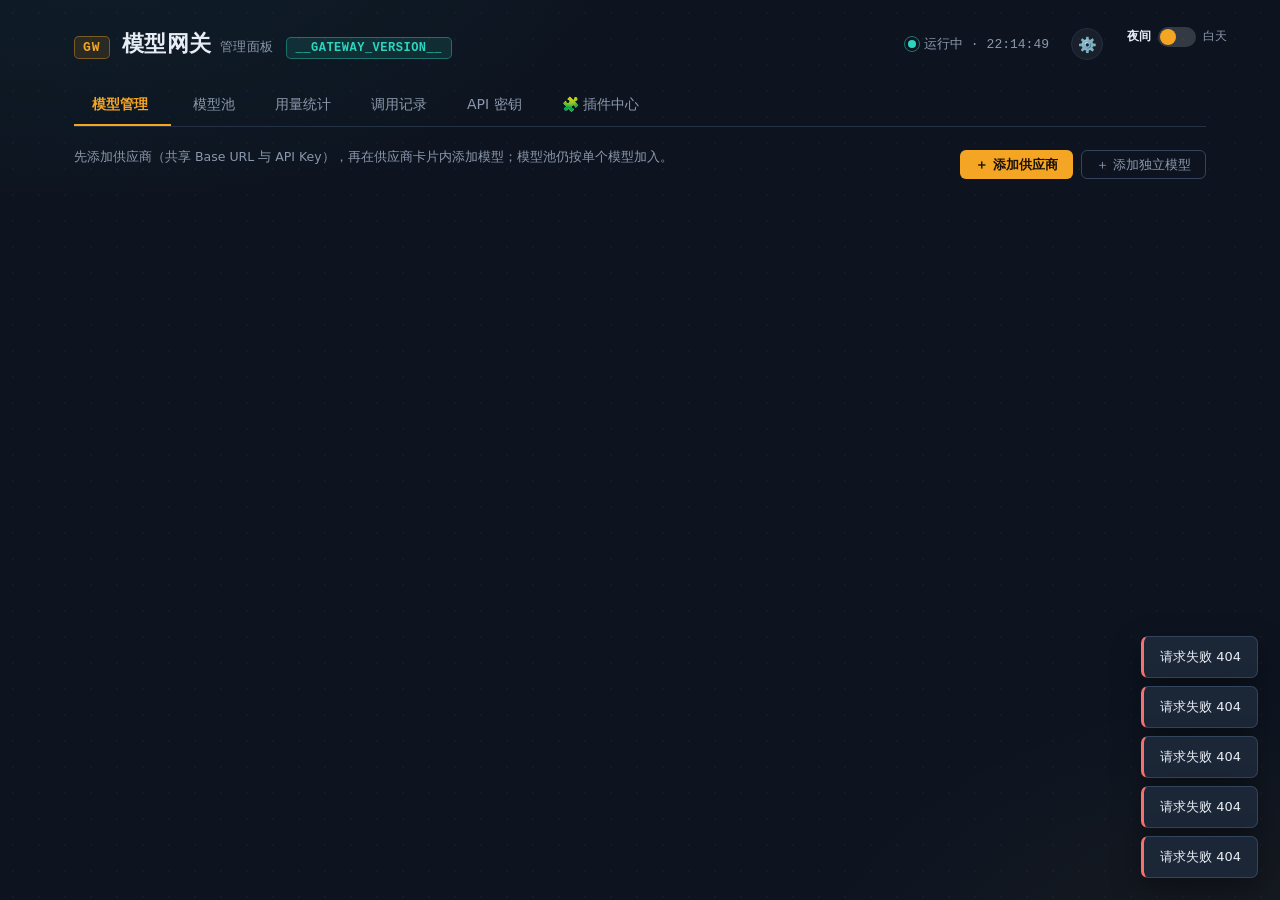
==== static/index.html @ d2c506cb "v2.16.6: 用量统计四视图重构 + 四项体验修正（自 hellonew v2.22.0/v2.22.1 回移，补丁级移植——后端与 v2.22.0 面板补丁原样贴上，v2.22.1 七处中六处贴" ====
<!DOCTYPE html>
<html lang="zh-CN">
<head>
<meta charset="UTF-8">
<meta name="viewport" content="width=device-width, initial-scale=1.0">
<title>模型网关 · 管理面板</title>
<style>
:root {
  --bg: #0d1420;
  --panel: #161f2e;
  --panel-2: #1b2637;
  --line: #243044;
  --line-hi: #33445e;
  --text: #e8edf5;
  --muted: #8b98ac;
  --amber: #f5a524;
  --amber-dim: rgba(245,165,36,.12);
  --teal: #2dd4bf;
  --teal-dim: rgba(45,212,191,.12);
  --red: #f87171;
  --red-dim: rgba(248,113,113,.12);
  --violet: #a78bfa;
  --violet-dim: rgba(167,139,250,.12);
  --mono: "JetBrains Mono", ui-monospace, "SF Mono", Consolas, "Courier New", monospace;
  --sans: "PingFang SC", "Microsoft YaHei", "Noto Sans SC", system-ui, sans-serif;
}
* { margin: 0; padding: 0; box-sizing: border-box; }
html, body { height: 100%; }
body {
  font-family: var(--sans);
  background: var(--bg);
  color: var(--text);
  background-image:
    radial-gradient(900px 500px at 8% -10%, rgba(45,212,191,.06), transparent 60%),
    radial-gradient(800px 500px at 100% 110%, rgba(245,165,36,.05), transparent 60%),
    radial-gradient(rgba(255,255,255,.028) 1px, transparent 1px);
  background-size: auto, auto, 26px 26px;
  background-attachment: fixed;
}
.wrap { max-width: 1180px; margin: 0 auto; padding: 28px 24px 60px; }

/* ── 顶栏 ── */
.top { display: flex; align-items: center; justify-content: space-between; margin-bottom: 26px; }
.brand { display: flex; align-items: baseline; gap: 12px; }
.brand .mark {
  font-family: var(--mono); font-weight: 700; font-size: 13px;
  color: var(--amber); border: 1px solid rgba(245,165,36,.4);
  padding: 3px 8px; border-radius: 5px; background: var(--amber-dim);
  letter-spacing: 1px;
}
.brand h1 { font-size: 22px; font-weight: 700; letter-spacing: .5px; }
.brand h1 small { font-size: 13px; color: var(--muted); font-weight: 400; margin-left: 8px; }
.brand .gw-version {
  font-family: var(--mono); font-weight: 600; font-size: 12px;
  color: var(--teal); border: 1px solid rgba(45,212,191,.4);
  padding: 3px 9px; border-radius: 5px; background: var(--teal-dim);
  letter-spacing: .5px; user-select: all;
}
.status { display: flex; align-items: center; gap: 8px; font-size: 13px; color: var(--muted); font-family: var(--mono); }
.dot { width: 8px; height: 8px; border-radius: 50%; background: var(--teal); position: relative; }
.dot::after { content:''; position:absolute; inset:-4px; border-radius:50%; border:1px solid var(--teal); opacity:.5; animation: ping 1.8s ease-out infinite; }
@keyframes ping { 0%{transform:scale(.5);opacity:.7} 80%,100%{transform:scale(1.5);opacity:0} }

/* ── 标签页 ── */
.tabs { display: flex; gap: 4px; border-bottom: 1px solid var(--line); margin-bottom: 22px; }
.tab {
  padding: 10px 18px; font-size: 14px; color: var(--muted); cursor: pointer;
  border-bottom: 2px solid transparent; transition: color .18s, border-color .18s;
  user-select: none;
}
.tab:hover { color: var(--text); }
.tab.active { color: var(--amber); border-bottom-color: var(--amber); font-weight: 600; }
.tab .count { font-family: var(--mono); font-size: 11px; color: var(--muted); margin-left: 5px; }

/* ── 卡片 ── */
.card {
  background: var(--panel); border: 1px solid var(--line); border-left: 3px solid var(--line-hi);
  border-radius: 8px; padding: 16px 18px; margin-bottom: 12px;
  transition: transform .16s ease, border-color .16s ease, box-shadow .16s ease;
  animation: rise .3s ease both;
}
@keyframes rise { from { opacity: 0; transform: translateY(8px); } to { opacity: 1; transform: none; } }
.card:hover { transform: translateY(-2px); border-left-color: var(--amber); box-shadow: 0 8px 24px rgba(0,0,0,.35); }

/* ═══════════ 分组收纳（#38）+ 用量分组查看（#39） ═══════════ */
.grp-fab { width:32px; height:32px; border-radius:50%; border:1px solid var(--line); background:rgba(255,255,255,.05); color:var(--text); cursor:pointer; font-size:15px; line-height:1; display:inline-flex; align-items:center; justify-content:center; transition:transform .18s ease, border-color .18s; }
.grp-fab:hover { transform:rotate(45deg); border-color:var(--teal); }
.grp-section { border:1px solid var(--line); border-radius:10px; margin-bottom:12px; background:rgba(255,255,255,.02); }
.grp-head { display:flex; align-items:center; gap:8px; padding:9px 14px; cursor:pointer; user-select:none; border-radius:10px; }
.grp-head:hover { background:rgba(255,255,255,.05); }
.grp-caret { font-size:10px; color:var(--muted); transition:transform .18s ease; width:12px; flex:none; }
.grp-section.collapsed .grp-caret { transform:rotate(-90deg); }
.grp-section.collapsed .grp-body { display:none; }
.grp-name { font-size:13.5px; font-weight:600; }
.grp-count { font-size:11.5px; font-family:var(--mono); color:var(--teal); background:var(--teal-dim); padding:1px 8px; border-radius:999px; flex:none; }
.grp-x { margin-left:auto; border:none; background:none; color:var(--muted); cursor:pointer; font-size:12px; padding:2px 7px; border-radius:6px; flex:none; }
.grp-x:hover { color:var(--red); background:var(--red-dim); }
.grp-body { padding:2px 12px 12px; }
.grp-body .card { margin-bottom:10px; }
.grp-empty { font-size:12.5px; color:var(--muted); padding:8px 4px; }
.grp-pop { position:fixed; z-index:1000; display:none; min-width:216px; max-width:280px; padding:10px 12px; border-radius:10px; background:var(--panel); border:1px solid var(--line); box-shadow:0 12px 32px rgba(0,0,0,.5); font-size:12.5px; }
.grp-pop-title { font-size:11px; color:var(--muted); margin-bottom:4px; font-weight:600; }
.grp-pop-item { display:flex; align-items:center; gap:8px; padding:5px 2px; cursor:pointer; }
.grp-pop-new { display:flex; gap:6px; margin-top:8px; padding-top:8px; border-top:1px solid var(--line); }
.grp-pop-new input { flex:1; min-width:0; }
.grp-modal-mask { position:fixed; inset:0; z-index:1001; background:rgba(0,0,0,.55); display:flex; align-items:center; justify-content:center; }
.grp-modal { width:min(560px, 92vw); max-height:82vh; overflow:auto; background:var(--panel); border:1px solid var(--line); border-radius:12px; padding:20px 22px; box-shadow:0 24px 60px rgba(0,0,0,.6); }
.grp-modal-title { font-size:16px; font-weight:700; margin-bottom:12px; }
.grp-set-row { display:flex; align-items:flex-start; gap:10px; padding:10px 12px; border:1px solid var(--line); border-radius:8px; margin-bottom:8px; cursor:pointer; }
.grp-set-row input { margin-top:3px; }
.grp-set-hint { display:block; font-size:12px; color:var(--muted); margin-top:2px; }
.grp-note { font-size:12px; color:var(--muted); margin:10px 0 14px; line-height:1.7; }
.gs-seg-row { display:flex; align-items:center; gap:8px; flex-wrap:wrap; margin-bottom:10px; font-size:12.5px; }
.gs-seg-label { color:var(--muted); font-size:12px; min-width:40px; flex:none; }
.gs-seg { display:inline-flex; gap:4px; flex-wrap:wrap; }
.gs-seg button { padding:5px 12px; font-size:12px; border-radius:8px; border:1px solid var(--line); background:transparent; color:var(--muted); cursor:pointer; }
.gs-seg button.active { background:var(--teal); border-color:var(--teal); color:var(--bg); font-weight:600; }
.gs-row { display:flex; align-items:center; gap:10px; padding:7px 4px; border-bottom:1px solid var(--line); font-size:13px; }
.gs-rank { width:26px; color:var(--muted); font-family:var(--mono); text-align:right; flex:none; }
.gs-name { flex:1; min-width:0; overflow:hidden; text-overflow:ellipsis; white-space:nowrap; font-family:var(--mono); }
.gs-val { font-family:var(--mono); font-variant-numeric:tabular-nums; flex:none; }
.gs-bar-wrap { flex:none; width:120px; height:6px; border-radius:3px; background:rgba(255,255,255,.12); overflow:hidden; }
.gs-bar { height:100%; background:var(--teal); border-radius:3px; }
.card-head { display: flex; justify-content: space-between; align-items: center; margin-bottom: 10px; gap: 10px; flex-wrap: wrap; }
.card-title { font-family: var(--mono); font-weight: 600; font-size: 15px; color: var(--text); }
.card-sub { font-size: 12px; color: var(--muted); margin-top: 2px; }

.badge { padding: 2px 9px; border-radius: 4px; font-size: 11px; font-family: var(--mono); letter-spacing: .3px; }
.b-openai { background: var(--teal-dim); color: var(--teal); border: 1px solid rgba(45,212,191,.3); }
.b-anthropic { background: var(--amber-dim); color: var(--amber); border: 1px solid rgba(245,165,36,.3); }
.b-responses { background: rgba(45,212,191,.12); color: #2dd4bf; border: 1px solid rgba(45,212,191,.3); }
.b-once { background: var(--violet-dim); color: var(--violet); border: 1px solid rgba(167,139,250,.3); }
.b-5h { background: rgba(56,189,248,.12); color: #38bdf8; border: 1px solid rgba(56,189,248,.3); }
.b-local { background: rgba(52,211,153,.12); color: #34d399; border: 1px solid rgba(52,211,153,.3); }
.theme-switch { display:inline-flex; align-items:center; gap:7px; margin-left:16px; cursor:pointer; user-select:none; }
@media (min-width:768px) { .theme-switch { margin: -15px -21px 0 16px; } }  /* 桌面端对齐 hfadmin 滑块的精确位置（顶栏右缘同一坐标），移动端布局不受影响 */
.theme-switch .ts-opt { font-size:12px; color:var(--muted); }
.theme-switch .ts-opt.ts-on { color:var(--text); font-weight:600; }
.theme-switch .ts-track { width:38px; height:20px; border-radius:10px; background:rgba(255,255,255,.16); position:relative; display:inline-block; }
.theme-switch .ts-thumb { position:absolute; left:2px; top:2px; width:16px; height:16px; border-radius:50%; background:var(--amber); transition:left .2s; }
.b-free { background: var(--teal-dim); color: var(--teal); border: 1px solid rgba(45,212,191,.3); }
.b-paid { background: var(--red-dim); color: var(--red); border: 1px solid rgba(248,113,113,.3); }
.b-vision { background: rgba(56,189,248,.12); color: #38bdf8; border: 1px solid rgba(56,189,248,.3); }
.b-text { background: rgba(255,255,255,.05); color: var(--muted); border: 1px solid var(--line-hi); }
.b-embedding { background: rgba(167,139,250,.12); color: #a78bfa; border: 1px solid rgba(167,139,250,.35); }
.b-rerank { background: rgba(244,114,182,.12); color: #f472b6; border: 1px solid rgba(244,114,182,.35); }
.b-json { background: rgba(96,165,250,.12); color: #7cc0ff; border: 1px solid rgba(96,165,250,.35); }

.grid { display: grid; grid-template-columns: repeat(auto-fill, minmax(190px, 1fr)); gap: 6px 18px; font-size: 12.5px; color: var(--muted); }
.grid b { color: var(--text); font-weight: 500; font-family: var(--mono); }

/* ── 供应商卡片 / 模型行 ── */
.provider-card { border-left-color: var(--teal); }
.provider-id-tag { font-family: var(--mono); font-size: 11px; color: var(--muted); font-weight: 400; margin-left: 6px; }
.provider-models { display: flex; flex-direction: column; gap: 8px; margin: 10px 0 4px; }
.model-row { background: var(--panel-2); border: 1px solid var(--line); border-radius: 6px; padding: 12px 14px; }
.model-row:hover { border-color: var(--line-hi); }
.model-row .card-title { font-size: 14px; }
.section-title { font-family: var(--mono); font-size: 13px; color: var(--muted); margin: 18px 0 8px; letter-spacing: .5px; }

/* ── 按钮 ── */
.btn {
  padding: 7px 14px; border-radius: 6px; border: 1px solid transparent; cursor: pointer;
  font-size: 13px; font-family: var(--sans); transition: all .16s ease; line-height: 1;
}
.btn:active { transform: scale(.96); }
.btn-amber { background: var(--amber); color: #1a1206; font-weight: 600; }
.btn-amber:hover { background: #ffb63d; box-shadow: 0 0 0 3px var(--amber-dim); }
.btn-ghost { background: transparent; color: var(--muted); border-color: var(--line-hi); }
.btn-ghost:hover { color: var(--text); border-color: var(--muted); }
.btn-red { background: transparent; color: var(--red); border-color: rgba(248,113,113,.35); }
.btn-red:hover { background: var(--red-dim); }
.btn-sm { padding: 4px 10px; font-size: 12px; }
.btn-row { display: flex; gap: 8px; align-items: center; }

/* ── 池 ── */
.pool-item {
  display: flex; align-items: center; justify-content: space-between;
  padding: 10px 14px; background: var(--panel-2); border: 1px solid var(--line);
  border-radius: 6px; margin-bottom: 7px; transition: border-color .15s, background .15s;
}
.pool-item:hover { border-color: var(--line-hi); background: #202d42; }
.pool-item .rank { font-family: var(--mono); color: var(--amber); font-weight: 700; width: 26px; font-size: 13px; }
.pool-item .mid { font-family: var(--mono); font-size: 13.5px; flex: 1; }
.arrows { display: flex; gap: 5px; }
.arrows button {
  width: 26px; height: 26px; border-radius: 5px; border: 1px solid var(--line-hi);
  background: var(--panel); color: var(--muted); cursor: pointer; font-size: 13px;
  transition: all .14s;
}
.arrows button:hover { color: var(--amber); border-color: var(--amber); background: var(--amber-dim); }

/* ── 拖拽 ── */
.pool-item.dragging { opacity: .35; border-style: dashed; }
.pool-item.drag-over { border-color: var(--amber); box-shadow: 0 -2px 0 var(--amber); }
.drag-handle { cursor: grab; color: var(--muted); font-size: 15px; margin-right: 4px; user-select: none; letter-spacing: -1px; }
.drag-handle:active { cursor: grabbing; }

/* ── ⓘ 悬浮信息 ── */
.info-wrap { position: relative; display: inline-flex; }
.info-dot {
  width: 18px; height: 18px; border-radius: 50%; border: 1px solid var(--line-hi);
  color: var(--muted); font-size: 11px; font-family: var(--mono); font-style: italic;
  display: inline-flex; align-items: center; justify-content: center; cursor: help;
  transition: all .15s;
}
.info-wrap:hover .info-dot { color: var(--amber); border-color: var(--amber); background: var(--amber-dim); }
.info-tip {
  position: absolute; left: 26px; top: 50%; transform: translateY(-50%) translateX(-6px);
  width: 250px; background: var(--panel-2); border: 1px solid var(--line-hi); border-radius: 8px;
  padding: 12px 14px; z-index: 50; opacity: 0; visibility: hidden; pointer-events: none;
  transition: opacity .18s ease, transform .18s ease; box-shadow: 0 12px 32px rgba(0,0,0,.5);
}
.info-wrap:hover .info-tip { opacity: 1; visibility: visible; transform: translateY(-50%) translateX(0); }
.info-tip .t-title { font-family: var(--mono); font-size: 12.5px; color: var(--amber); margin-bottom: 8px; word-break: break-all; }
.info-tip .t-row { display: flex; justify-content: space-between; font-size: 11.5px; color: var(--muted); padding: 2.5px 0; }
.info-tip .t-row b { color: var(--text); font-family: var(--mono); font-weight: 500; }

/* ── 测速标注 ── */
.lat-tag { font-family: var(--mono); font-size: 11px; padding: 2px 7px; border-radius: 4px; margin-left: 8px; }
.lat-fast { background: var(--teal-dim); color: var(--teal); }
.lat-mid { background: var(--amber-dim); color: var(--amber); }
.lat-slow { background: var(--red-dim); color: var(--red); }

.remove-x { background: none; border: none; color: var(--muted); cursor: pointer; font-size: 14px; padding: 2px 6px; border-radius: 4px; transition: all .14s; }
.remove-x:hover { color: var(--red); background: var(--red-dim); }
.add-model-row { display: flex; gap: 8px; margin-top: 10px; }
.add-model-row select { flex: 1; padding: 7px 10px; border-radius: 6px; border: 1px solid var(--line-hi); background: var(--bg); color: var(--text); font-size: 12.5px; font-family: var(--mono); }

/* ── 自动模式开关 ── */
.switch { position: relative; display: inline-flex; align-items: center; gap: 8px; cursor: pointer; user-select: none; }
.switch input { display: none; }
.switch .track { width: 38px; height: 20px; border-radius: 10px; background: var(--panel-2); border: 1px solid var(--line-hi); position: relative; transition: background .2s, border-color .2s; }
.switch .track::after { content: ''; position: absolute; top: 2px; left: 2px; width: 14px; height: 14px; border-radius: 50%; background: var(--muted); transition: transform .2s cubic-bezier(.22,1,.36,1), background .2s; }
.switch input:checked + .track { background: var(--teal-dim); border-color: var(--teal); }
.switch input:checked + .track::after { transform: translateX(18px); background: var(--teal); }
.switch .sw-label { font-size: 12px; color: var(--muted); }
.switch input:checked ~ .sw-label { color: var(--teal); }
.auto-note { font-size: 11px; color: var(--teal); background: var(--teal-dim); border: 1px solid rgba(45,212,191,.25); padding: 5px 10px; border-radius: 5px; margin-bottom: 10px; display: flex; align-items: center; gap: 6px; }
.lb-note { font-size: 11px; color: #38bdf8; background: rgba(56,189,248,.1); border: 1px solid rgba(56,189,248,.3); padding: 5px 10px; border-radius: 5px; margin-bottom: 10px; display: flex; align-items: center; gap: 6px; }
.switch.lb-switch input:checked + .track { background: rgba(56,189,248,.15); border-color: #38bdf8; }
.switch.lb-switch input:checked + .track::after { background: #38bdf8; }
.switch.lb-switch input:checked ~ .sw-label { color: #38bdf8; }
.single-overlay { background: rgba(245,158,11,.08); border: 1px solid rgba(245,158,11,.3); padding: 8px 12px; border-radius: 6px; margin-bottom: 8px; }
.single-ctrl { display: flex; align-items: center; gap: 8px; flex-wrap: wrap; }
.single-ctrl label { font-size: 12px; color: var(--amber); }
.single-ctrl select { flex: 1; min-width: 120px; }
.single-active { font-size: 12px; color: var(--amber); background: rgba(245,158,11,.12); border: 1px solid rgba(245,158,11,.3); padding: 6px 12px; border-radius: 6px; margin-bottom: 8px; display: flex; align-items: center; gap: 8px; }
.single-active strong { color: var(--text); }
.callable-tag { font-family: var(--mono); font-size: 10.5px; color: var(--muted); border: 1px dashed var(--line-hi); padding: 1px 7px; border-radius: 4px; margin-left: 8px; }

/* ── 调用记录 ── */
.log-card { background: var(--panel); border: 1px solid var(--line); border-radius: 8px; padding: 12px 16px; margin-bottom: 10px; animation: rise .25s ease both; }
/* 调用记录动态插入：增量到达的新记录下滑入场 + 高亮闪光（首次加载不闪） */
@keyframes logIn { from { opacity: 0; transform: translateY(-14px); } }
@keyframes logFlash { 0% { background: var(--teal-dim); border-color: var(--teal); } }
.log-head { display: flex; align-items: center; gap: 10px; flex-wrap: wrap; margin-bottom: 8px; }
.log-time { font-family: var(--mono); font-size: 12px; color: var(--muted); }
.log-pool { font-family: var(--mono); font-size: 12px; color: var(--amber); background: var(--amber-dim); padding: 1px 8px; border-radius: 4px; }
.log-selected { font-family: var(--mono); font-size: 12.5px; font-weight: 600; }
.log-selected.ok { color: var(--teal); }
.log-selected.fail { color: var(--red); }
.log-steps { display: flex; flex-direction: column; gap: 4px; }
.log-step { display: flex; align-items: center; gap: 8px; font-size: 12px; font-family: var(--mono); }
.log-step .s-model { color: var(--text); min-width: 200px; }
.log-step .s-arrow { color: var(--muted); }
.rsn { padding: 1px 8px; border-radius: 4px; font-size: 11px; }
.rsn-selected { background: var(--teal-dim); color: var(--teal); }
.rsn-skip { background: var(--red-dim); color: var(--red); }
.rsn-warn { background: var(--amber-dim); color: var(--amber); }
.rsn-neutral { background: rgba(255,255,255,.05); color: var(--muted); }

/* ── 统计 ── */
.stats-grid { display: grid; grid-template-columns: repeat(auto-fill, minmax(300px, 1fr)); gap: 14px; }
#tab-stats .btn-row .btn-sm { white-space: nowrap; }   /* 四视图按钮 5 字不换行 */
.stat-card {
  background: var(--panel); border: 1px solid var(--line); border-radius: 10px;
  padding: 18px 20px; position: relative; overflow: hidden;
  transition: transform .16s ease, border-color .16s ease, box-shadow .16s ease;
  animation: rise .3s ease both;
}
.stat-card::before { content: ''; position: absolute; left: 0; top: 0; bottom: 0; width: 3px; background: var(--teal); opacity: .8; }
.stat-card.warn::before { background: var(--amber); }
.stat-card.full::before { background: var(--red); }
.stat-card:hover { transform: translateY(-3px); border-color: var(--line-hi); box-shadow: 0 10px 28px rgba(0,0,0,.38); }
.stat-top { display: flex; justify-content: space-between; align-items: flex-start; gap: 10px; margin-bottom: 4px; }
.stat-id { font-family: var(--mono); font-weight: 600; font-size: 14.5px; color: var(--text); word-break: break-all; }
.stat-name { font-size: 11.5px; color: var(--muted); margin-top: 3px; }
.stat-badges { display: flex; gap: 5px; flex-shrink: 0; }
.stat-nums { display: flex; align-items: baseline; gap: 7px; margin: 14px 0 9px; }
.stat-used { font-family: var(--mono); font-size: 26px; font-weight: 700; color: var(--text); letter-spacing: -.5px; }
.stat-sep { color: var(--muted); font-size: 14px; }
.stat-limit { font-family: var(--mono); font-size: 14px; color: var(--muted); }
.stat-unit { font-size: 11px; color: var(--muted); }
/* 安全阀红线（v2.11.44）：bar 内 k% 处竖线（静态光晕）+ 右侧红区（可用上限之外）+ 原上限×k 小字注记 */
.stat-redzone { position: absolute; top: 0; bottom: 0; right: 0; background: rgba(248, 113, 113, .18); z-index: 1; }
.stat-mark { position: absolute; top: 0; bottom: 0; width: 2px; background: var(--red); z-index: 3; border-radius: 1px; box-shadow: 0 0 4px var(--red-dim); }
.stat-fill { z-index: 2; }
.stat-limit-note { font-size: 10.5px; color: var(--muted); font-family: var(--mono); opacity: .85; }
.stat-bar { height: 9px; background: var(--panel-2); border-radius: 5px; overflow: hidden; position: relative; }
.stat-fill { height: 100%; width: 0; border-radius: 5px; background: linear-gradient(90deg, var(--teal), #5eead4); transition: width .8s cubic-bezier(.22,1,.36,1); position: relative; animation: fillIn .8s cubic-bezier(.22,1,.36,1) backwards; transform-origin: left; }
@keyframes fillIn { from { transform: scaleX(0); } }
.stat-fill::after { content: ''; position: absolute; inset: 0; background: linear-gradient(90deg, transparent, rgba(255,255,255,.25), transparent); transform: translateX(-100%); animation: sheen 2.6s ease-in-out infinite; }
@keyframes sheen { 0%{transform:translateX(-100%)} 60%,100%{transform:translateX(100%)} }
.stat-card.warn .stat-fill { background: linear-gradient(90deg, var(--amber), #fcd34d); }
.stat-card.full .stat-fill { background: linear-gradient(90deg, var(--red), #fca5a5); }
.stat-meta { display: flex; justify-content: space-between; align-items: center; margin-top: 9px; }
.stat-pct { font-family: var(--mono); font-size: 13px; font-weight: 600; color: var(--teal); }
.stat-card.warn .stat-pct { color: var(--amber); }
.stat-card.full .stat-pct { color: var(--red); }
.stat-refresh { font-size: 11px; color: var(--muted); font-family: var(--mono); }
/* 并发负载小字（v2.11.44，仅 max_concurrency>0 的模型显示） */
.stat-load { font-size: 11px; color: var(--muted); font-family: var(--mono); }
/* 用量统计四视图：按供应商/按模型池分组（组头折叠 + ⠿ 拖拽调序，样式对齐模型页 grp-section） */
.stat-group { grid-column: 1 / -1; border: 1px solid var(--line); border-radius: 10px; background: rgba(255,255,255,.02); }
.stat-group-head { display: flex; align-items: center; gap: 8px; padding: 9px 12px; cursor: pointer; user-select: none; }
.stat-group-head .sg-caret { font-size: 11px; color: var(--muted); transition: transform .2s; }
.stat-group.collapsed .sg-caret { transform: rotate(-90deg); }
.stat-group.collapsed .stat-group-body { display: none; }
.stat-group-head .sg-name { font-weight: 600; font-size: 13px; color: var(--text); }
.stat-group-head .sg-count { font-size: 11px; color: var(--muted); background: rgba(255,255,255,.06); border-radius: 8px; padding: 1px 7px; }
.stat-group-head .sg-total { font-size: 11.5px; color: var(--muted); font-family: var(--mono); }
.stat-group-head .sg-drag { margin-left: auto; cursor: grab; color: var(--muted); font-size: 14px; padding: 0 4px; letter-spacing: 1px; }
.stat-group-head .sg-drag:active { cursor: grabbing; }
.stat-group.dragging { opacity: .4; }
.stat-group-body { padding: 2px 12px 12px; }

.num-big { font-family: var(--mono); font-weight: 600; font-size: 14px; }
.chip { display: inline-block; padding: 2px 8px; border-radius: 4px; font-size: 11px; font-family: var(--mono); }
.chip-ok { background: var(--teal-dim); color: var(--teal); }
.chip-err { background: var(--red-dim); color: var(--red); }
.chip-wait { background: var(--amber-dim); color: var(--amber); }

/* ── 弹窗 ── */
.overlay { display: none; position: fixed; inset: 0; background: rgba(5,9,16,.7); z-index: 100; justify-content: center; align-items: flex-start; padding-top: 6vh; }
.overlay.show { display: flex; animation: fade .18s ease; }
@keyframes fade { from { opacity: 0; } }
.modal {
  background: var(--panel); border: 1px solid var(--line-hi); border-radius: 10px;
  padding: 26px; width: 800px; max-width: calc(100vw - 32px); max-height: 84vh; overflow-y: auto;
  animation: pop .22s cubic-bezier(.22,1,.36,1);
}
@keyframes pop { from { opacity: 0; transform: translateY(14px) scale(.98); } }
.modal h3 { font-size: 17px; margin-bottom: 18px; display: flex; align-items: center; gap: 10px; }
.modal h3::before { content:''; width: 4px; height: 18px; background: var(--amber); border-radius: 2px; }
.f2 { display: grid; grid-template-columns: 1fr 1fr; gap: 0 14px; }
.fg { margin-bottom: 13px; }
.fg label { display: block; font-size: 12px; color: var(--muted); margin-bottom: 5px; white-space: nowrap; overflow: hidden; text-overflow: ellipsis; }
#k-pools-checkboxes label.pool-check { display: flex; align-items: center; justify-content: flex-start; gap: 6px; color: var(--text); font-size: 13px; white-space: normal; overflow: visible; text-overflow: clip; margin-bottom: 0; padding: 3px 0; cursor: pointer; }
#k-pools-checkboxes input[type="checkbox"] { width: auto; min-width: 0; height: auto; padding: 0; margin: 0; flex: 0 0 auto; }
#k-pools-checkboxes input[type="checkbox"]:focus { outline: none; box-shadow: none; }
.fg input, .fg select {
  width: 100%; padding: 8px 10px; border-radius: 6px; border: 1px solid var(--line-hi);
  background: var(--bg); color: var(--text); font-size: 13px; font-family: var(--mono);
  transition: border-color .15s, box-shadow .15s;
}
.fg input:focus, .fg select:focus { outline: none; border-color: var(--amber); box-shadow: 0 0 0 3px var(--amber-dim); }
.fg input:disabled { opacity: .55; cursor: not-allowed; background: var(--panel-2); }
/* 使用量安全阀滑块（v2.11.44）：自定义细轨道 + 主题色填充（onValveInput 同步渐变）+ 圆形拇指 */
#valve-fields input[type="range"] { -webkit-appearance: none; appearance: none; width: 100%; height: 6px; border-radius: 3px; background: var(--panel-2); outline: none; padding: 0; border: none; cursor: pointer; box-shadow: none; }
#valve-fields input[type="range"]:focus { outline: none; box-shadow: none; }
#valve-fields input[type="range"]::-webkit-slider-thumb { -webkit-appearance: none; appearance: none; width: 16px; height: 16px; border-radius: 50%; background: var(--amber); border: 2px solid #fff; box-shadow: 0 1px 4px rgba(0, 0, 0, .35); }
#valve-fields input[type="range"]::-moz-range-thumb { width: 14px; height: 14px; border-radius: 50%; background: var(--amber); border: 2px solid #fff; }
#valve-pct-val { display: inline-block; transition: transform .15s var(--ease-out, ease-out); }
/* 多行输入（思考映射 JSON 等）：此前未样式化、只剩浏览器默认 ~20ch 宽，是"编辑框太窄"的根因 */
.fg textarea {
  width: 100%; padding: 9px 11px; border-radius: 6px; border: 1px solid var(--line-hi);
  background: var(--bg); color: var(--text); font-size: 12.5px; font-family: var(--mono);
  line-height: 1.75; min-height: 150px; resize: vertical; tab-size: 2;
  transition: border-color .15s, box-shadow .15s;
}
.fg textarea:focus { outline: none; border-color: var(--amber); box-shadow: 0 0 0 3px var(--amber-dim); }
/* 探测结论条：状态着色面板 */
.probe-strip { border: 1px solid var(--line-hi); border-radius: 8px; padding: 10px 12px; background: var(--panel-2); font-size: 12px; line-height: 1.7; }
.probe-strip.ok { border-color: rgba(46, 204, 113, .35); background: rgba(46, 204, 113, .07); }
.probe-strip.bad { border-color: rgba(231, 76, 60, .38); background: rgba(231, 76, 60, .07); }
.probe-strip .strip-btns { display: flex; gap: 6px; flex-wrap: wrap; align-items: center; margin-top: 7px; }
/* 编辑弹窗：分组标题 + 选项卡片 */
.form-sec { font-size: 11.5px; color: var(--muted); letter-spacing: 1px; margin: 20px 0 12px; padding-top: 14px; border-top: 1px dashed var(--line-hi); display: flex; align-items: center; gap: 6px; }
.form-sec::before { content: ''; width: 3px; height: 11px; background: var(--amber); border-radius: 2px; opacity: .75; }
.opt-grid { display: grid; grid-template-columns: repeat(2, 1fr); gap: 8px; margin-bottom: 13px; }
/* Headroom 设置卡片：开关/单选与说明文字对齐（v2.13.1） */
.hr-row { display:flex; align-items:flex-start; justify-content:space-between; gap:16px; padding:13px 0; border-bottom:1px solid var(--line); }
.hr-row-label { font-size:13.5px; font-weight:600; }
.hr-row-desc { font-size:12px; color:var(--muted); margin-top:3px; line-height:1.6; }
.hr-switch { position:relative; display:inline-block; width:42px; height:24px; flex:none; cursor:pointer; }
.hr-switch input { opacity:0; width:0; height:0; position:absolute; }
.hr-switch .hr-track { position:absolute; inset:0; border-radius:12px; background:rgba(128,128,128,.35); transition:background .15s; }
.hr-switch .hr-track::after { content:''; position:absolute; left:3px; top:3px; width:18px; height:18px; border-radius:50%; background:#fff; box-shadow:0 1px 3px rgba(0,0,0,.3); transition:transform .15s; }
.hr-switch input:checked + .hr-track { background:var(--teal); }
.hr-switch input:checked + .hr-track::after { transform:translateX(18px); }
.hr-radio { display:flex; align-items:flex-start; gap:8px; padding:10px 12px; border:1px solid var(--line); border-radius:8px; cursor:pointer; }
.hr-radio input { margin-top:3px; flex:none; }
.hr-radio.on { border-color:var(--teal); box-shadow:inset 0 0 0 1px var(--teal); }
.hr-radio-title { display:block; font-size:13px; font-weight:600; }
.hr-radio-desc { display:block; font-size:11.5px; color:var(--muted); margin-top:3px; line-height:1.5; }
.opt {
  display: flex; align-items: flex-start; gap: 8px; padding: 9px 11px;
  border: 1px solid var(--line-hi); border-radius: 7px; background: var(--bg);
  cursor: pointer; font-size: 12px; color: var(--muted); line-height: 1.55;
  transition: border-color .15s, box-shadow .15s, background .15s;
}
.opt input[type="checkbox"] { width: 13px; height: 13px; flex: none; margin: 3px 0 0; accent-color: var(--amber); cursor: pointer; }
.opt b { color: var(--text); font-weight: 600; display: block; font-size: 12.5px; margin-bottom: 1px; }
.opt:hover { border-color: var(--muted); }
.opt:has(input:checked) { border-color: var(--amber); background: var(--amber-dim); }
/* 延迟阈值输入控件（pool 卡片自动择优旁） */
.threshold-ctl { display: inline-flex; align-items: center; gap: 8px; flex-wrap: wrap; font-size: 12.5px; color: var(--muted); padding: 4px 0; }
.th-label { display: inline-flex; align-items: center; gap: 3px; }
.th-input-wrap { position: relative; display: inline-flex; align-items: center; }
.th-input-wrap .th-input {
  width: 76px; padding: 5px 24px 5px 9px; background: var(--panel-2);
  border: 1px solid var(--line); border-radius: 7px; color: var(--text);
  font-size: 12.5px; font-family: var(--mono); outline: none; text-align: right;
  transition: border-color 180ms var(--ease-out), box-shadow 180ms var(--ease-out), background 180ms var(--ease-out);
}
.th-input-wrap .th-input:hover { border-color: rgba(120, 200, 255, 0.5); }
.th-input-wrap .th-input:focus {
  border-color: var(--teal); background: rgba(45, 212, 191, 0.06);
  box-shadow: 0 0 0 2px rgba(45, 212, 191, 0.18);
}
.th-input-wrap .th-unit {
  position: absolute; right: 8px; font-size: 11px; color: var(--muted);
  pointer-events: none; font-family: var(--mono);
}
.th-hint { font-size: 11px; color: var(--muted); font-style: italic; margin-left: 2px; transition: color 150ms var(--ease-out); }
.th-hint.ok { color: var(--teal); font-style: normal; }
.th-hint.warn { color: var(--amber); font-style: normal; }

.modal-actions {
  display: flex; gap: 10px; margin: 20px -26px -26px; padding: 14px 26px 18px;
  position: sticky; bottom: -26px; z-index: 4;
  background: var(--panel); border-top: 1px solid var(--line-hi); border-radius: 0 0 10px 10px;
}

/* ── Toast ── */
#toast {
  position: fixed; right: 22px; bottom: 22px; z-index: 200; display: flex; flex-direction: column; gap: 8px;
}
.toast-item {
  background: var(--panel-2); border: 1px solid var(--line-hi); border-left: 3px solid var(--teal);
  color: var(--text); padding: 11px 16px; border-radius: 7px; font-size: 13px;
  box-shadow: 0 10px 30px rgba(0,0,0,.4); animation: slidein .25s cubic-bezier(.22,1,.36,1);
}
.toast-item.err { border-left-color: var(--red); }
@keyframes slidein { from { opacity: 0; transform: translateX(30px); } }

.i-tip { cursor: help; opacity: .65; font-style: normal; border-bottom: 1px dotted currentColor; }
/* ⓘ 即时气泡（全局浮层，悬停立即显示，无原生 title 的系统延迟；.stat-card overflow:hidden 也裁不到） */
.tip-pop { position: fixed; z-index: 9999; display: none; max-width: 340px; padding: 10px 14px; border-radius: 10px; background: var(--panel-2); border: 1px solid var(--line-hi); color: var(--text); font-size: 12px; line-height: 1.9; white-space: pre-line; box-shadow: 0 12px 32px rgba(0,0,0,.45); pointer-events: none; }
.hint { font-size: 12.5px; color: var(--muted); margin-bottom: 14px; }
.toolbar { display: flex; justify-content: space-between; align-items: center; margin-bottom: 16px; }
.hidden { display: none; }

/* 手机适配必须位于所有基础规则之后：否则同等特异性下会被后定义的 .f2/.modal 等覆盖（历史手机版失效根因） */
@media (max-width: 640px) {
  .wrap { padding: 16px 12px 50px; }
  /* 顶栏纵向堆叠 */
  .top { flex-direction: column; align-items: flex-start; gap: 8px; margin-bottom: 16px; }
  .brand { flex-wrap: wrap; row-gap: 6px; }
  .brand h1 { font-size: 18px; }
  .brand h1 small { margin-left: 5px; font-size: 12px; }
  .status { font-size: 12px; }
  /* 标签页横向滚动 */
  .tabs { overflow-x: auto; scrollbar-width: none; margin-bottom: 16px; }
  .tabs::-webkit-scrollbar { display: none; }
  .tab { padding: 8px 11px; font-size: 12.5px; white-space: nowrap; flex: none; }
  .f2 { grid-template-columns: 1fr; }
  .modal { width: calc(100vw - 16px); max-height: 90vh; padding: 18px 14px; }
  .overlay { padding-top: 3vh; }
  /* 工具栏纵向堆叠 */
  .toolbar { flex-direction: column; align-items: stretch; gap: 8px; }
  .toolbar .hint { font-size: 12px; }
  .stats-grid { grid-template-columns: 1fr; }
  /* 触控尺寸 */
  .btn-row { flex-wrap: wrap; }
  .btn { min-height: 38px; }
  .btn-sm { min-height: 32px; }
  /* 卡片与列表 */
  .card { padding: 13px 14px; }
  .grid { grid-template-columns: repeat(auto-fill, minmax(130px, 1fr)); }
  .pool-item { padding: 10px 12px; }
  .add-model-row { flex-wrap: wrap; }
  .add-model-row select { flex: 1 1 100%; min-width: 0; }
  .add-model-row .btn { flex: 1; min-height: 38px; }
  /* 弹窗按钮双列 + 吸底操作栏贴合窄屏内边距 */
  .modal-actions { flex-wrap: wrap; bottom: -18px; margin: 16px -14px -18px; padding: 12px 14px 16px; }
  .modal-actions .btn { flex: 1 1 calc(50% - 10px); min-height: 42px; }
  .opt-grid { grid-template-columns: 1fr; }
  /* Toast 通栏 */
  #toast { left: 12px; right: 12px; }
  .toast-item { font-size: 12.5px; }
}


/* ═══════════ 插件中心（v2.14.0）═══════════ */
.pc-grid{display:grid;grid-template-columns:repeat(auto-fill,minmax(300px,1fr));gap:14px;margin-top:14px}
.pc-card{background:var(--panel);border:1px solid var(--panel-2);border-radius:12px;padding:14px 16px;display:flex;flex-direction:column;gap:8px;transition:border-color .18s,transform .18s,box-shadow .18s}
.pc-card:hover{border-color:var(--teal);transform:translateY(-2px);box-shadow:0 6px 18px rgba(0,0,0,.16)}
.pc-head{display:flex;align-items:center;gap:8px;flex-wrap:wrap}
.pc-head b{font-size:14px}
.pc-icon{font-size:22px;line-height:1}
.pc-head .hr-switch{margin-left:auto}
.pc-desc{font-size:12.5px;opacity:.82;line-height:1.55;display:-webkit-box;-webkit-line-clamp:3;-webkit-box-orient:vertical;overflow:hidden}
.pc-meta{font-size:11.5px;opacity:.55}
.pc-hint{font-size:12px;color:var(--teal);background:var(--panel-2);border-radius:8px;padding:6px 9px;line-height:1.5}
.pc-pool-list{max-height:210px;overflow-y:auto;border:1px solid var(--panel-2);border-radius:8px;padding:6px 8px;display:flex;flex-direction:column;gap:2px}
.pc-pool-item{display:flex;align-items:center;gap:8px;font-size:13px;padding:3px 4px;border-radius:6px;cursor:pointer}
.pc-pool-item:hover{background:var(--panel-2)}
.pc-pool-item input[type=checkbox]{width:15px;height:15px;cursor:pointer;accent-color:var(--teal)}
.pc-pool-item input:disabled{opacity:.35;cursor:not-allowed}
.pc-pool-item span{opacity:.9}
.pc-slider{display:flex;align-items:center;gap:10px}
.pc-slider input[type=range]{flex:1;cursor:pointer;accent-color:var(--teal)}
.pc-slider-val{min-width:34px;text-align:center;font-weight:600;font-variant-numeric:tabular-nums;background:var(--panel-2);border-radius:6px;padding:2px 7px;font-size:13px}
.pc-actions{display:flex;gap:8px;margin-top:2px}
.pc-add{align-items:center;justify-content:center;min-height:150px;border-style:dashed;cursor:pointer;opacity:.7;font-size:13.5px;gap:6px;text-align:center}
.pc-add:hover{opacity:1}
.pc-row{display:flex;align-items:center;gap:8px;padding:7px 4px;border-bottom:1px solid var(--panel-2);font-size:12.5px}
.pc-row:last-child{border-bottom:none}
@media(max-width:640px){
  .pc-grid{grid-template-columns:1fr;gap:10px}
  .pc-card{padding:12px}
  .pc-desc{-webkit-line-clamp:99}
  .overlay .modal{width:calc(100vw - 16px)!important;max-width:none!important;max-height:88vh;overflow:auto}
  .pc-row{flex-wrap:wrap}
}
</style>
</head>
<body>
<div class="wrap">
  <div class="top">
    <div class="brand">
      <span class="mark">GW</span>
      <h1>模型网关<small>管理面板</small></h1>
      <span class="gw-version" id="gw-version" title="网关版本">__GATEWAY_VERSION__</span>
    </div>
    <div class="status"><span class="dot"></span>运行中 · <span id="clock">--:--:--</span>
      <button class="grp-fab" style="margin-left:14px" onclick="grpOpenSettings()" title="分组收纳设置（模型管理 / 模型池）">⚙️</button>
      <label class="theme-switch" title="白天模式 = hfadmin 面板">
        <span class="ts-opt ts-on">夜间</span>
        <span class="ts-track" onclick="location.href='/hfadmin/'"><span class="ts-thumb"></span></span>
        <span class="ts-opt">白天</span>
      </label>
    </div>
  </div>

  <div class="tabs">
    <div class="tab active" data-tab="models">模型管理<span class="count" id="cnt-models"></span></div>
    <div class="tab" data-tab="pools">模型池</div>
    <div class="tab" data-tab="stats">用量统计</div>
    <div class="tab" data-tab="logs">调用记录</div>
    <div class="tab" data-tab="keys">API 密钥</div>
    <div class="tab" data-tab="settings">🧩 插件中心</div>
  </div>

  <div id="tab-models">
    <div class="toolbar">
      <div class="hint">先添加供应商（共享 Base URL 与 API Key），再在供应商卡片内添加模型；模型池仍按单个模型加入。</div>
      <div class="btn-row">
        <button class="btn btn-amber" onclick="showAddProvider()">＋ 添加供应商</button>
        <button class="btn btn-ghost" onclick="showAdd()">＋ 添加独立模型</button>
      </div>
    </div>
    <div id="model-list"></div>
  </div>

  <div id="tab-pools" class="hidden">
    <div class="toolbar">
      <div class="hint">拖拽 ⠿ 调整池内优先级（越靠前越先调用），手机端点一下条目/池卡片即可上移一格；悬停 ⓘ 查看该接口的限额与刷新详情；测速结果会标注在接口后方。</div>
      <div class="btn-row">
        <button class="btn btn-ghost" id="btn-pool-mode" onclick="togglePoolMode()">🔀 用户专属池模式</button>
        <button class="btn btn-amber" id="btn-add-pool" onclick="showAddPool()">＋ 新增模型池</button>
      </div>
    </div>
    <div id="pool-mode-note" class="hidden" style="margin-bottom:12px;font-size:12.5px;color:var(--amber);background:var(--amber-dim);border:1px solid rgba(245,165,36,.3);padding:8px 12px;border-radius:6px">🔒 当前为「用户专属池」模式：仅显示各密钥的专属池。创建/删除请在「API 密钥」页的密钥编辑界面操作；此处可拖拽排序、加入/移除模型。</div>
    <div id="pool-list"></div>
  </div>

  <div id="tab-stats" class="hidden">
    <div class="toolbar">
      <div class="hint" title="按计费量=使用占比降序（分母=可用上限 k×上限）；按供应商/按模型池=分组展示，组头可折叠、⠿ 拖拽调序；按付费量=仅付费模型，有单价的按累计预估费用降序、未设单价的按累计 token 排在其后。">配额使用情况，每 5 秒自动刷新。配了刷新时间的模型按「当前窗口用量」统计与排序。</div>
      <div class="btn-row" style="margin-left:auto">
        <button class="btn btn-sm btn-amber" id="stat-dim-billing" onclick="setStatDim('billing')">按计费量</button>
        <button class="btn btn-sm" id="stat-dim-provider" onclick="setStatDim('provider')">按供应商</button>
        <button class="btn btn-sm" id="stat-dim-pool" onclick="setStatDim('pool')">按模型池</button>
        <button class="btn btn-sm" id="stat-dim-paid" onclick="setStatDim('paid')">按付费量</button>
        <button class="btn btn-ghost btn-sm" onclick="grpStatsOpen()">📊 分组查看</button>
        <button class="btn btn-ghost btn-sm" id="btn-hr-stats" onclick="showHeadroomStats()">🪴 节省统计</button>
        <button class="btn btn-ghost btn-sm" onclick="loadStats()">手动刷新</button>
      </div>
    </div>
    <div id="stats-grid" class="stats-grid"></div>
  </div>

  <div id="tab-logs" class="hidden">
    <div class="toolbar">
      <div class="hint">每次调用的选模过程与切换依据。绿色为最终选中，红色为被排除的原因（配额用尽 / RPM·TPM 触顶 / 冷却 / 超上下文等）。</div>
      <div class="btn-row">
        <select id="log-pool-filter" onchange="loadDecisions()" style="padding:6px 10px;border-radius:6px;border:1px solid var(--line-hi);background:var(--bg);color:var(--text);font-size:12.5px;font-family:var(--mono)">
          <option value="">全部池</option>
        </select>
        <button class="btn btn-ghost btn-sm" onclick="loadDecisions()">刷新</button>
      </div>
    </div>
    <div id="log-list"></div>
  </div>

  <div id="tab-keys" class="hidden">
    <div class="toolbar">
      <div class="hint">API 密钥用于外部客户端调用。管理员密钥无任何限制；用户密钥仅可访问授权的模型池，并可按 daily / 5h / 一次性 计量用量（token 或请求次数）。服务器密码本身即管理员账号，始终有效。</div>
      <button class="btn btn-amber" onclick="showAddKey()">＋ 创建 API 密钥</button>
    </div>
    <div id="key-list"></div>
    <div id="key-created" class="hidden" style="margin-top:14px">
      <div class="card" style="border-left-color:var(--teal)">
        <div class="card-head">
          <div><div class="card-title">🎉 新密钥已生成</div>
          <div class="card-sub">请立即复制保存，<span style="color:var(--red)">关闭后将无法再次查看完整密钥</span>。</div></div>
        </div>
        <div style="display:flex;gap:8px;margin-top:10px">
          <input id="key-created-value" readonly style="flex:1;padding:8px 10px;border-radius:6px;border:1px solid var(--line-hi);background:var(--bg);color:var(--teal);font-family:var(--mono);font-size:13px">
          <button class="btn btn-amber" onclick="copyCreatedKey()">复制</button>
          <button class="btn btn-ghost" onclick="document.getElementById('key-created').classList.add('hidden')">关闭</button>
        </div>
      </div>
    </div>
  </div>

  <div id="tab-settings" class="hidden">
    <div class="toolbar">
      <div class="hint">🧩 插件中心：网关选配功能以插件形式<strong>热插拔</strong>——启用 / 停用 / 改配置即时生效，无需重启、不影响转发与计费。自定义插件：把含 manifest.json 的文件夹放入 app/plugins/installed/，点「扫描新插件」即接入。</div>
      <div class="btn-row">
        <button class="btn btn-ghost btn-sm" onclick="scanPlugins()">🔄 扫描新插件</button>
        <button class="btn btn-ghost btn-sm" onclick="pcOpen('overlay-pchowto')">📦 自定义插件指南</button>
      </div>
    </div>
    <div class="pc-grid" id="pc-grid"><div class="hint" style="grid-column:1/-1">加载中…</div></div>
  </div>
</div>

<!-- ════════ 插件中心模态：Headroom 设置 ════════ -->
<div class="overlay" id="overlay-hrset" style="z-index:125">
  <div class="modal" style="max-width:820px;width:calc(100vw - 32px)">
    <h3>🪴 Headroom 上下文压缩 · 插件设置</h3>
    <div class="card-sub" style="margin-bottom:4px">对勾选了「Headroom 上下文压缩」的模型，在其接单时自动压缩出站的大块工具输出（长 JSON 数组、日志等）以节省上游 token；同池未勾选的模型收原文，可作 A/B 对照。压缩超时或异常自动旁路，绝不影响请求本身。</div>
    <div id="hr-avail" style="font-size:12px;margin-bottom:2px"></div>
    <form onsubmit="saveHeadroomSettings(event)">
    <div class="hr-row">
      <div>
        <div class="hr-row-label">启用插件（总开关）</div>
        <div class="hr-row-desc">开启后，模型编辑「流式与输出选项」里的「Headroom 上下文压缩」勾选框才可勾选。关闭时所有请求一律发原文——完全旁路，不影响转发与计费。</div>
      </div>
      <label class="hr-switch" title="启用 / 停用 Headroom 插件"><input type="checkbox" id="hr-en"><span class="hr-track"></span></label>
    </div>

    <div class="hr-row" style="display:block">
      <div class="hr-row-label">压缩模式</div>
      <div class="hr-row-desc">建议先用 dry_run 观察节省数据，满意后再切 live。</div>
      <div style="display:grid;grid-template-columns:1fr 1fr;gap:8px;margin-top:8px">
        <label class="hr-radio">
          <input type="radio" name="hr-mode" value="dry_run">
          <span><span class="hr-radio-title">dry_run · 试运行（只统计）</span><span class="hr-radio-desc">照常发送原文，后台真实计算压缩但只记录「能省多少」，不影响任何回答——零风险观察期。</span></span>
        </label>
        <label class="hr-radio">
          <input type="radio" name="hr-mode" value="live">
          <span><span class="hr-radio-title">live · 实际压缩（生效）</span><span class="hr-radio-desc">出站消息真实压缩后再发上游，token 节省立即生效。可点下方「🪴 节省统计」核对效果。</span></span>
        </label>
      </div>
    </div>

    <div class="hr-row">
      <div>
        <div class="hr-row-label">纯文本压缩（Kompress ML 模型）</div>
        <div class="hr-row-desc">关闭 = 纯规则压缩（仅 JSON / 工具输出等结构化大块）。开启后额外对中段自然语言消息做有损压缩：首次自动从 HuggingFace 下载模型权重（数百 MB，后台进行，就绪前该类内容照常透传原文）。<span id="hr-ml-avail"></span></div>
      </div>
      <label class="hr-switch" title="启用 / 停用 Kompress ML 纯文本压缩"><input type="checkbox" id="hr-kompress"><span class="hr-track"></span></label>
    </div>

    <div class="hr-row" style="display:block">
      <div class="hr-row-label">压缩参数（保持默认即可）</div>
      <div style="display:grid;grid-template-columns:repeat(3,1fr);gap:0 14px;margin-top:8px">
        <div class="fg"><label>最小压缩 token 数</label><input type="number" id="hr-min" value="500" min="0"><div class="hr-row-desc">单条消息超过此长度才压缩，越小压得越多</div></div>
        <div class="fg"><label>保护最近消息条数</label><input type="number" id="hr-protect" value="4" min="0"><div class="hr-row-desc">结尾 N 条对话保持原样（模型正在关注的内容）</div></div>
        <div class="fg"><label>压缩超时（秒）</label><input type="number" id="hr-timeout" value="10" min="1"><div class="hr-row-desc">压缩耗时超限即放弃，原文直发不卡请求</div></div>
      </div>
    </div>

    <div style="display:flex;gap:10px;margin-top:13px;align-items:center;flex-wrap:wrap">
      <button type="submit" class="btn btn-amber">💾 保存（立即热生效）</button>
      <button type="button" class="btn btn-ghost" onclick="showHeadroomStats()">🪴 节省统计</button>
      <span class="hr-row-desc" style="margin-top:0">保存后无需重启、无需 reload，立即按新设置运行</span>
    </div>
    </form>
    <div style="display:flex;gap:8px;margin-top:6px">
      <button type="button" class="btn btn-ghost" style="flex:1" onclick="closeModal('overlay-hrset')">关闭</button>
    </div>
  </div>
</div>


<div class="overlay" id="overlay-pchowto" style="z-index:130">
  <div class="modal" style="max-width:780px;width:calc(100vw - 32px)">
    <h3>📦 自定义插件指南</h3>
    <div class="hint" style="line-height:1.8;margin-bottom:10px">
      ① 在 <b>app/plugins/installed/</b> 下新建文件夹（如 <code>my_plugin</code>）；<br>
      ② 放入 <b>manifest.json</b>（必填 <code>id / name / version</code>）——仅凭清单即可获得一张可启停、可存配置的插件卡片（纯配置型插件，零代码）；<br>
      ③ 需要代码能力再加 <b>plugin.py</b>：暴露 <code>create_plugin(manifest)</code> 工厂或模块级 <code>PLUGIN</code> 实例，继承 GatewayPlugin——<code>on_enable/on_disable</code> 热插拔（可注册/注销路由）、<code>router</code> 自带 API（挂载于 /admin/plugin_settings/&lt;id&gt;）、<code>active_compressor</code> 出站压缩 hook；<br>
      ④ 回插件中心点「🔄 扫描新插件」——卡片立即出现，全程无需重启网关。
    </div>
    <pre style="background:var(--panel-2);border-radius:10px;padding:12px;font-size:11.5px;line-height:1.6;overflow:auto;white-space:pre">{
  "id": "my_plugin",
  "name": "我的插件",
  "version": "0.1.0",
  "icon": "🚀",
  "description": "一句话说明",
  "kind": "custom",
  "config_scope": "managed",
  "default_enabled": false,
  "config_schema": [
    {"key": "threshold", "type": "int", "default": 100,
     "min": 0, "max": 9999, "title": "阈值", "desc": "设置页自动渲染与校验"}
  ]
}</pre>
    <div style="display:flex;gap:8px;margin-top:14px">
      <button type="button" class="btn btn-ghost" style="flex:1" onclick="closeModal('overlay-pchowto')">关闭</button>
    </div>
  </div>
</div>

<div class="overlay" id="overlay-pcset" style="z-index:130">
  <div class="modal" style="max-width:640px;width:calc(100vw - 32px)">
    <h3 id="pcset-title">插件设置</h3>
    <div id="pcset-body"></div>
    <div style="display:flex;gap:8px;margin-top:16px">
      <button type="button" class="btn btn-amber" style="flex:1" onclick="savePluginConfig()">💾 保存（立即热生效）</button>
      <button type="button" class="btn btn-ghost" style="flex:1" onclick="closeModal('overlay-pcset')">取消</button>
    </div>
  </div>
</div>

<div class="overlay" id="overlay-pcswitch" style="z-index:130">
  <div class="modal" style="max-width:640px;width:calc(100vw - 32px)">
    <h3>🔀 Switch 切换池 · 插件设置</h3>
    <div class="hint" style="margin-bottom:12px;line-height:1.7">插件总闸即卡片上的启用开关（停用后所有池拒绝切换请求，<code>/v1</code> 调用不受影响）。每个池是否响应 <code>POST /{池名}?switch=local|net</code> 由「模型池」页对应池卡片的 🔀 Switch 开关控制，本页仅汇总展示。</div>
    <div id="pcswitch-list"></div>
    <div style="display:flex;gap:8px;margin-top:16px">
      <button type="button" class="btn btn-ghost" style="flex:1" onclick="closeModal('overlay-pcswitch')">关闭</button>
    </div>
  </div>
</div>

<div class="overlay" id="overlay-giftcal" style="z-index:120">
  <div class="modal" style="width:560px">
    <h3>🛠 余额返还制人工校准</h3>
    <div class="hint" style="margin-bottom:14px">模型：<b id="giftcal-model"></b>。对齐火山控制台实际值；<b>留空的项不修改</b>。余额 = 昨日剩余 − 今日使用（14:00 后再加今日返还）；<b>今日返还量</b>即昨日使用量的校准值，将作为 14:00 的发放数额；<b>今日使用量</b>校准会同步今日已采与明日发放基数。校准后自当刻起按新值计算，不随跨日重算消失。</div>
    <div class="fg"><label>昨日剩余量（当前 <span id="cal-y-cur">?</span>）</label><input type="number" id="cal-yesterday" placeholder="留空 = 不修改"></div>
    <div class="fg"><label>今日返还量（昨日使用量）<span class="hint" style="margin-left:6px">当前 <span id="cal-g-cur">?</span></span></label><input type="number" id="cal-grant" placeholder="留空 = 不修改"></div>
    <div class="fg"><label>今日使用量（当前 <span id="cal-u-cur">?</span>）</label><input type="number" id="cal-usage" placeholder="留空 = 不修改"></div>
    <div class="hint" id="gift-cal-status" style="margin-top:10px"></div>
    <div style="display:flex;gap:8px;margin-top:16px">
      <button type="button" class="btn btn-amber" style="flex:1" onclick="applyGiftCalibrate()">✓ 应用校准</button>
      <button type="button" class="btn btn-ghost" style="flex:1" onclick="closeModal('overlay-giftcal')">取消</button>
    </div>
  </div>
</div>
<div class="overlay" id="overlay-key">
  <div class="modal">
    <h3 id="key-modal-title">创建 API 密钥</h3>
    <form id="kform" onsubmit="submitKey(event)">
      <div class="f2">
        <div class="fg"><label>密钥名称</label><input name="name" required placeholder="如：我的应用"></div>
        <div class="fg"><label>密钥类型</label><select name="type" id="k-type" onchange="onKeyTypeChange()"><option value="user">用户密钥（受限）</option><option value="admin">管理员密钥（无限制）</option></select></div>
      </div>
      <div id="k-pool-fields">
        <div class="fg"><label>授权模型池（用户密钥仅可访问以下池）</label><div id="k-pools-checkboxes" style="max-height:140px;overflow-y:auto;border:1px solid var(--line-hi);border-radius:6px;padding:8px 10px;background:var(--bg)"></div></div>
        <div class="f2">
          <div class="fg"><label>限额类型</label><select name="token_type"><option value="">不限量</option><option value="daily">每日刷新</option><option value="rolling_5h">5h 限额</option><option value="one_time">一次性</option></select></div>
          <div class="fg"><label>计费模式</label><select name="billing_mode"><option value="token">按 Token</option><option value="request">按请求次数</option></select></div>
        </div>
        <div class="fg"><label>限额数值（0=不限）</label><input name="limit_amount" type="number" value="0" min="0"></div>
        <div class="fg"><label>过期时长（小时，0=永不过期）</label><input name="expire_hours" type="number" value="0" min="0"></div>
      </div>
      <div id="k-own-pool-fields" class="hidden" style="margin-top:14px;border-top:1px solid var(--line);padding-top:12px">
        <div style="font-size:13px;font-weight:600;color:var(--text);margin-bottom:8px">👤 用户专属模型池</div>
        <div id="k-own-pool-status" style="font-size:12.5px;color:var(--muted)">加载中...</div>
      </div>
      <div class="modal-actions">
        <button type="submit" class="btn btn-amber" id="k-submit-btn">创建</button>
        <button type="button" class="btn btn-ghost" onclick="closeKeyModal()">取消</button>
      </div>
    </form>
  </div>
</div>

<div class="overlay" id="overlay-fallback-targets">
  <div class="modal">
    <h3>🛟 选择兜底对象 <span class="badge b-openai">兜底池</span></h3>
    <div class="hint" style="margin-bottom:12px">勾选的池在自身调用失败/耗尽时，会回退到兜底池继续尝试。<b>auto 池强制兜底，不可取消。</b></div>
    <div id="fallback-target-list" style="max-height:300px;overflow-y:auto"></div>
    <div class="modal-actions">
      <button type="button" class="btn btn-ghost" onclick="closeModal('overlay-fallback-targets')">取消</button>
      <button type="button" class="btn btn-amber" onclick="saveFallbackTargets()">保存</button>
    </div>
  </div>
</div>
<div class="overlay" id="overlay-usage">
  <div class="modal" style="width:780px;max-width:96vw">
    <h3 id="usage-key-title">API Key 用量历史</h3>
    <div class="btn-row" style="margin:2px 0 10px">
      <button type="button" class="btn btn-sm btn-amber" id="usage-r-24h" onclick="setUsageRange('24h')">24小时</button>
      <button type="button" class="btn btn-sm btn-ghost" id="usage-r-3d" onclick="setUsageRange('3d')">近3天</button>
      <button type="button" class="btn btn-sm btn-ghost" id="usage-r-7d" onclick="setUsageRange('7d')">近7天</button>
      <button type="button" class="btn btn-sm btn-ghost" id="usage-r-30d" onclick="setUsageRange('30d')">近一个月</button>
    </div>
    <div style="display:flex;align-items:center;gap:10px;margin-bottom:10px">
      <span id="usage-range-label" class="mono" style="font-size:13px;font-weight:600;color:var(--teal)">近 24 小时</span>
      <span style="flex:1"></span>
      <span style="font-size:13px;color:var(--muted)"><span id="usage-total-cap">当日总量</span>：<b id="usage-total" class="mono" style="color:var(--text)">0</b></span>
    </div>
    <div id="usage-hours"></div>
    <div id="usage-calls"></div>
    <div class="modal-actions">
      <button type="button" class="btn btn-ghost" onclick="closeKeyUsage()">关闭</button>
    </div>
  </div>
</div>

<!-- ════════ 模态：Headroom 节省统计 ════════ -->
<div class="overlay" id="overlay-hrstats">
  <div class="modal" style="width:780px;max-width:96vw">
    <h3>🪴 Headroom 上下文压缩 · 节省统计</h3>
    <div id="hr-summary" style="font-size:12.5px;line-height:1.9"></div>
    <div id="hr-by-model"></div>
    <div id="hr-recent"></div>
    <div class="modal-actions">
      <button type="button" class="btn btn-ghost" onclick="closeModal('overlay-hrstats')">关闭</button>
    </div>
  </div>
</div>

<div class="overlay" id="overlay">
  <div class="modal">
    <h3 id="modal-title">添加模型</h3>
    <form id="mform" onsubmit="submitModel(event)">
      <div class="f2">
        <div class="fg"><label>模型 ID（网关唯一标识符，<span style="color:var(--amber)">编辑时不可修改</span>）</label><input name="id" id="f-model-id" required placeholder="openai/gpt-4o"></div>
        <div class="fg"><label>模型实际调用名称</label><input name="name" id="f-model-name" required placeholder="gpt-4o"></div>
      </div>
      <div class="fg"><label>所属供应商（共享其 Base URL 与 API Key）</label>
        <select name="provider_id" id="f-provider-id" onchange="onProviderSelect()">
          <option value="">— 独立模型（下方内联填写连接信息）—</option>
        </select>
      </div>
      <div id="inline-conn">
        <div class="fg"><label>提供商协议</label><select name="provider" onchange="onSearchSummaryVisibility()"><option value="openai_responses">OpenAI Responses</option><option value="openai" selected>OpenAI Compatible</option><option value="anthropic">Anthropic</option><option value="qianfan_search">千帆搜索</option><option value="qianfan_web_search">千帆网页搜索</option></select></div>
        <div class="fg"><label>Base URL</label><input name="base_url" id="f-base-url" required placeholder="https://api.openai.com/v1"></div>
        <div class="fg"><label>API Key</label><input name="api_key" id="f-api-key" required placeholder="sk-..."></div>
      </div>
      <div id="inherit-note" class="auto-note" style="display:none">该模型继承所属供应商的协议 / Base URL / API Key，无需在此填写。</div>
      <!-- v2.12.3 搜索 AI 总结：仅「千帆网页搜索」协议显示（千帆搜索/总结版本不存在这两个选项） -->
      <div id="search-summary-fields" style="display:none">
        <div class="form-sec">搜索 AI 总结</div>
        <div class="f2">
          <div class="fg"><label>总结模型池</label><select name="summary_pool" id="f-summary-pool"><option value="">— 不总结（返回原始结果列表）—</option></select></div>
          <div class="fg"><label>回答字数（自由填写，直接拼进提示词）</label><input name="summary_length" id="f-summary-length" placeholder="例：500（留空则不限制）"></div>
        </div>
        <div class="hint">搜索结果（含网页正文、标题、链接、摘要等全部可解析字段）会交给所选模型池做一次 AI 总结；该池全部失败时自动退回原始结果列表。</div>
      </div>
      <div class="form-sec">计费与额度</div>
      <div class="f2">
        <div class="fg"><label>令牌类型</label><select name="token_type" id="f-token-type" onchange="onTokenTypeChange()"><option value="daily">daily（每日刷新）</option><option value="rolling_5h">rolling_5h（5h 限额）</option><option value="one_time">one_time（一次性）</option><option value="gift">gift（余额返还制）</option><option value="local">local（本地模型·不计费不限量）</option><option value="all_day">all_day（付费·全天可用）</option><option value="idle_only">idle_only（付费·仅闲时可用）</option></select></div>
        <div class="fg"><label>计费模式</label><select name="billing_mode" onchange="onBillingChange()"><option value="token">按 Token 计费</option><option value="request">按请求次数计费</option></select></div>
      </div>
      <div class="f2">
        <div class="fg"><label>收费标注</label><select name="is_free" onchange="onIsFreeChange()"><option value="true">免费模型（绿）</option><option value="false">付费模型（红）</option></select></div>
        <div class="fg"><label>模型模态</label><select name="modality" onchange="onModalityChange()"><option value="text">纯文本（不支持图片）</option><option value="vision">多模态（支持图片）</option><option value="embedding">embedding（嵌入模型）</option><option value="rerank">rerank（重排模型）</option></select></div>
      </div>
      <!-- v2.15.0/1 付费模型高峰期：与「缓存 Token 计费统计」的 cost_peak 同源互通（存储一处，两处修改互通） -->
      <div id="peak-fields" style="display:none">
        <div class="fg"><label>每日高峰时段（北京时间）</label><input name="peak_windows" id="f-peak-windows" placeholder="如 9:00-12:00;14:00-16:00（段内起≥止视为跨零点，如 21:00-6:00；留空=当天全天）"></div>
        <div class="f2">
          <div class="fg"><label>每周高峰（周几，1=周一 … 7=周日）</label><input name="peak_weekdays" id="f-peak-weekdays" placeholder="如 12345（周一至周五；留空=每天）"></div>
          <div class="fg"><label>特定谷峰日（月日四位，每年循环）</label><input name="peak_exdates" id="f-peak-exdates" placeholder="如 1001-1007;0930（区间含首尾，起&gt;止=跨年经元旦）"></div>
        </div>
        <div class="hint">与「缓存 Token 计费统计」的高峰期为同一份数据（存储一处，两处修改互通，不影响其单价配置）。高峰 = 每周高峰日 ∩ 每日高峰时段 − 特定谷峰日；「仅闲时可用」模型高峰内不路由，三者均留空 = 全天闲时。每日时段：段间 <b>; ，，</b>、区间符 <b>- — ~ 至 到</b> 均可；每周仅认 1-7 数字；谷峰日支持单日与区间（如 1001-1007），段间 <b>; ，，</b> 均可，非法段自动忽略。</div>
      </div>
      <div class="form-sec">配额与限流</div>
      <div class="f2">
        <div class="fg" id="limit-fields"><label id="limit-label">每日 Token 上限（0=不限）</label><input name="daily_token_limit" type="number" value="0"></div>
        <div class="fg"><label>上下文窗口（0=不校验）</label><input name="context_window" type="number" value="0"></div>
      </div>
      <div class="fg" id="valve-fields">
        <label>使用量安全阀 k：<span id="valve-pct-val" style="color:var(--amber)">100%</span></label>
        <input name="valve_pct" type="range" min="0" max="100" step="1" value="100" oninput="onValveInput()">
        <div class="hint" id="valve-hint">已用 + 预估 ≥ k×最大量限制 时跳过该模型；当前可用最大限制：—</div>
      </div>
      <div id="local-fields" style="display:none">
        <div class="hint" style="color:#34d399">本地模型：不计费、不限量，仅记录用量（usage 照常入统计）；安全阀对本地模型不生效。</div>
      </div>
      <div class="f2">
        <div class="fg"><label>RPM 限制（0=不限）</label><input name="rpm_limit" type="number" value="0"></div>
        <div class="fg"><label>TPM 限制（0=不限）</label><input name="tpm_limit" type="number" value="0"></div>
      </div>
      <div class="f2">
        <div class="fg"><label>最大并发数（0=不限）</label><input name="max_concurrency" type="number" value="0"></div>
        <div class="fg"><label>超时时间（秒，0=无限等待）</label><input name="timeout_seconds" type="number" value="120" min="0"></div>
      </div>
      <div class="fg" id="daily-fields"><label id="refresh-label">每日刷新时间（HH:MM，北京时间）</label><input name="refresh_time" placeholder="00:00"></div>
      <div id="gift-fields" style="display:none">
        <div class="form-sec">余额返还制</div>
        <div class="f2">
          <div class="fg"><label>每日返还上限（火山"每日采集额度"，超出不返还）</label><input name="gift_grant_cap" type="number" min="0" step="100000" placeholder="5000000"></div>
          <div class="fg"><label>人工校准（独立窗口 · 对齐火山控制台实际值）</label><button type="button" class="btn btn-ghost" style="width:100%" onclick="showGiftCalibrate()">🛠 打开人工校准窗口</button><div class="hint">逐项填写，未填项保持不变，防误改</div></div>
        </div>
      </div>
      <div id="once-fields">
        <div class="f2">
          <div class="fg"><label>时区</label><input value="Asia/Shanghai（北京时间，固定）" disabled></div>
          <div class="fg"><label>一次性·最大 Token（一次性模型的总额度上限，0=不限）</label><input name="max_tokens" type="number" value="0"></div>
        </div>
        <div class="f2">
          <div class="fg"><label>一次性·存活时长（秒）</label><input name="ttl_seconds" type="number" value="0"></div>
          <div class="fg"><label>一次性·过期日期（北京时间，到期次日失效）</label><input name="expire_date" id="f-expire-date" type="date"></div>
        </div>
      </div>
      <div class="form-sec">流式与输出选项</div>
      <div class="opt-grid">
        <label class="opt"><input type="checkbox" name="json_output" id="f-json-output"><span><b>支持 JSON 格式输出</b>请求带 response_format(json) 时只路由到勾选的模型</span></label>
        <label class="opt"><input type="checkbox" name="smart_estimate" id="f-smart-estimate" onchange="onSmartToggle()"><span><b>智能估算超时</b>按 token 量动态计算总超时，忽略手动秒数</span></label>
        <label class="opt"><input type="checkbox" name="headroom" id="f-headroom"><span><b>Headroom 上下文压缩</b>实验性选配：该模型接单时自动压缩出站大块工具输出省 token（服务端需装 headroom-ai，未装自动旁路）</span></label>
      </div>
      <div id="smart-live" class="hidden" style="font-size:12px;color:var(--muted);margin-bottom:13px;line-height:1.6"></div>
      <div class="fg" id="reasoning-map-fg"><label>思考映射 reasoning_map（JSON，可选）：统一档位 off/minimal/low/medium/high/max → 透传上游的请求体片段；留空 = 不注入（embedding/rerank 模型不适用）</label><textarea name="reasoning_map" rows="5" placeholder='{"off": {"thinking": {"type": "disabled"}}, "medium": {"thinking": {"type": "enabled"}}, "max": {"thinking": {"type": "enabled"}}}'></textarea><div id="reasoning-probe-strip" style="margin-top:6px"></div></div>
      <div class="modal-actions">
        <button type="button" class="btn btn-ghost" onclick="testConnectivity()" id="m-test-btn">⚡ 测试连通性</button>
        <button type="submit" class="btn btn-amber">保存</button>
        <button type="button" class="btn btn-ghost" onclick="closeModal()">取消</button>
      </div>
    </form>
  </div>
</div>

<div class="overlay" id="prov-overlay">
  <div class="modal">
    <h3 id="prov-modal-title">添加供应商</h3>
    <form id="pform" onsubmit="submitProvider(event)">
      <div class="f2">
        <div class="fg"><label>供应商 ID（唯一标识）</label><input name="id" id="prov-id" required placeholder="my-openai"></div>
        <div class="fg"><label>供应商名称</label><input name="name" required placeholder="我的 OpenAI"></div>
      </div>
      <div class="fg"><label>协议</label><select name="protocol"><option value="openai_responses">OpenAI Responses</option><option value="openai" selected>OpenAI Compatible</option><option value="anthropic">Anthropic</option><option value="qianfan_search">千帆搜索</option><option value="qianfan_web_search">千帆网页搜索</option></select></div>
      <div class="fg"><label>Base URL（该供应商下所有模型共享）</label><input name="base_url" required placeholder="https://api.openai.com/v1"></div>
      <div class="fg"><label>API Key（该供应商下所有模型共享）</label><input name="api_key" required placeholder="sk-..."></div>
      <div class="fg" id="prov-group-fg" style="display:none"><label>加入分组（可选）</label><select id="prov-join-group"></select><span class="th-hint">分组收纳启用时可直接入组；「＋ 新建分组…」创建新分组并加入</span></div>
      <div class="fg">
        <label>代理地址（可选）</label>
        <div style="display:flex;gap:6px;align-items:center">
          <input name="proxy_url" placeholder="http://127.0.0.1:7890" title="部分国外模型的供应商可配置 VPN/clash 代理；留空则直连" oninput="onProxyInput(this)">
          <button type="button" class="btn btn-ghost btn-sm" id="proxy-test-btn" disabled onclick="testProviderProxy()" title="通过代理请求 BaseURL 测延迟，并读取 Clash 当前节点">🔍 连接测试</button>
        </div>
        <span id="proxy-test-result" class="th-hint"></span>
      </div>
      <div class="modal-actions">
        <button type="submit" class="btn btn-amber">保存</button>
        <button type="button" class="btn btn-ghost" onclick="closeProvModal()">取消</button>
      </div>
    </form>
  </div>
</div>

<div id="toast"></div>

<script>
let editingId = null;
let statsTimer = null;
let logsTimer = null;
let statDim = 'billing';
// 标签页不可见时暂停 5s 轮询（后台页签白白打后端），回前台按当前页签立即恢复
// （null 守卫：重复 shown 事件不会叠加定时器）
document.addEventListener('visibilitychange', () => {
  if (document.hidden) {
    clearInterval(statsTimer); statsTimer = null;
    clearInterval(logsTimer); logsTimer = null;
  } else {
    const cur = document.querySelector('.tab.active');
    const name = cur ? cur.dataset.tab : null;
    if (name === 'stats' && statsTimer === null) { loadStats(); statsTimer = setInterval(loadStats, 5000); }
    if (name === 'logs' && logsTimer === null) { populateLogFilter(); loadDecisions(); logsTimer = setInterval(loadDecisions, 5000); }
  }
});
// 触屏设备（手机/平板）不支持 HTML5 拖拽：启用「点一下上移一格」的替代排序交互
const isTouchDevice = window.matchMedia && window.matchMedia('(hover: none), (pointer: coarse)').matches;

function getKey() {
  let k = localStorage.getItem('gw_key');
  if (!k) { k = prompt('请输入管理密码：') || ''; localStorage.setItem('gw_key', k); }
  return k;
}
function headers() { return { 'Authorization': 'Bearer ' + getKey(), 'Content-Type': 'application/json' }; }

function esc(s) {
  return String(s ?? '').replace(/[&<>"']/g, c => ({ '&': '&amp;', '<': '&lt;', '>': '&gt;', '"': '&quot;', "'": '&#39;' }[c]));
}
function poolPath(name) { return '/admin/pools/' + encodeURIComponent(name); }

async function api(path, opts = {}) {
  opts.headers = headers();
  const r = await fetch(path, opts);
  if (r.status === 401) { localStorage.removeItem('gw_key'); toast('密码错误，请重新输入', true); return null; }
  if (!r.ok) { let d = {}; try { d = await r.json(); } catch(e){} toast(d.detail || ('请求失败 ' + r.status), true); return null; }
  return r.json();
}

function toast(msg, isErr) {
  const el = document.createElement('div');
  el.className = 'toast-item' + (isErr ? ' err' : '');
  el.textContent = msg;
  document.getElementById('toast').appendChild(el);
  setTimeout(() => { el.style.opacity = '0'; el.style.transition = 'opacity .3s'; setTimeout(() => el.remove(), 300); }, 2600);
}

document.querySelectorAll('.tab').forEach(t => t.addEventListener('click', () => switchTab(t.dataset.tab, t)));
function switchTab(name, el) {
  document.querySelectorAll('.tab').forEach(x => x.classList.remove('active'));
  el.classList.add('active');
  ['models','pools','stats','logs','keys','settings'].forEach(t => document.getElementById('tab-' + t).classList.toggle('hidden', t !== name));
  clearInterval(statsTimer); clearInterval(logsTimer);
  statsTimer = null; logsTimer = null;
  window.scrollTo(0, 0);   // 切页回顶部：否则沿用上一页的滚动偏移，短页面会直接落在底部
  if (name === 'models') loadModels();
  if (name === 'pools') loadPools();
  if (name === 'stats') { loadStats(); statsTimer = setInterval(loadStats, 5000); }
  if (name === 'logs') { populateLogFilter(); loadDecisions(); logsTimer = setInterval(loadDecisions, 5000); }
  if (name === 'keys') loadKeys();
  if (name === 'settings') loadPluginCenter();
}

function protocolLabel(p) { return ({openai: 'OpenAI Compatible', anthropic: 'Anthropic', openai_responses: 'OpenAI Responses'})[p] || p; }  // 官方接口名（value 仍为内部枚举）
function provBadge(p) { return p === 'anthropic' ? '<span class="badge b-anthropic">Anthropic</span>' : p === 'openai_responses' ? '<span class="badge b-responses">OpenAI Responses</span>' : p === 'qianfan_search' ? '<span class="badge b-once">千帆搜索</span>' : p === 'qianfan_web_search' ? '<span class="badge b-5h">千帆网页搜索</span>' : '<span class="badge b-openai">OpenAI Compatible</span>'; }

let providerLookup = {};

function setInnerIfChanged(el, html) {  // 内容未变则零 DOM 写入：切页/轮询零开销、零闪烁
  if (el.__lastHtml === html) return false;
  el.__lastHtml = html;
  el.innerHTML = html;
  return true;
}
async function loadModels() {
  const [mdata, provdata] = await Promise.all([api('/admin/models'), api('/admin/providers')]);
  if (!mdata || !provdata) return;
  const models = mdata.models;
  const providers = provdata.providers;
  cachedModels = models; cachedProviders = providers;
  providerLookup = {};
  providers.forEach(p => providerLookup[p.id] = p);
  document.getElementById('cnt-models').textContent = models.length;

  let html = '';
  const grpOn = grpSettings().models;  // #38 分组收纳开关
  const provCards = providers.map((p, i) => {
    const pmodels = models.filter(m => m.provider_id === p.id);
    return { id: p.id, html: providerCardHTML(p, pmodels, i) };
  });
  html += grpOn ? grpWrapHtml('providerGroups', provCards) : provCards.map(c => c.html).join('');
  const standalone = models.filter(m => !m.provider_id);
  if (standalone.length) {
    html += '<div class="section-title">独立模型（内联连接，未归属供应商）</div>';
    html += standalone.map((m, i) => modelRowHTML(m, i)).join('');
  }
  if (!providers.length && !standalone.length) {
    html = '<div class="hint">暂无模型。点击右上角「添加供应商」后在其下添加模型，或「添加独立模型」。</div>';
  }
  setInnerIfChanged(document.getElementById('model-list'), html);
  bindProviderDrag();
  bindModelDrag();
}

/* 拖拽：模型管理列表内排序（问题 5 修复） */
function bindModelDrag() {
  const list = document.getElementById('model-list');
  if (!list) return;
  if (list.dataset.dragBoundModel) return;  // 持久容器只绑一次（防监听器累积）
  list.dataset.dragBoundModel = '1';
  let dragged = null;
  list.addEventListener('dragstart', e => {
    const row = e.target.closest('.model-row[draggable]');
    if (!row) return;  // 非模型行拖拽（如供应商卡片），不干预
    e.stopPropagation();
    dragged = row;
    row.style.opacity = '0.4';
    e.dataTransfer.effectAllowed = 'move';
  });
  list.addEventListener('dragover', e => {
    const row = e.target.closest('.model-row[draggable]');
    if (!row || row === dragged || !dragged) return;
    e.preventDefault();
    e.stopPropagation();
    const rect = row.getBoundingClientRect();
    const before = e.clientY < rect.top + rect.height / 2;
    row.parentNode.insertBefore(dragged, before ? row : row.nextSibling);
  });
  list.addEventListener('dragend', async e => {
    if (!dragged) return;
    dragged.style.opacity = '';
    const row = dragged;
    dragged = null;
    const ids = [...list.querySelectorAll('.model-row[draggable]')].map(el => el.dataset.modelId);
    if (!ids.length) return;
    const ok = await api('/admin/models/reorder', { method: 'PUT', body: JSON.stringify({ model_ids: ids }) });
    if (ok) { toast('模型顺序已更新'); }
  });
  // 手机/触屏：点一下模型行即上移一格（仅在同一容器内的模型行之间移动）
  if (isTouchDevice) {
    list.addEventListener('click', async e => {
      if (e.target.closest('button, a, input, select, label')) return;
      const row = e.target.closest('.model-row[draggable]');
      if (!row) return;
      let prev = row.previousElementSibling;
      while (prev && !prev.matches('.model-row[draggable]')) prev = prev.previousElementSibling;
      if (!prev) return;
      row.parentNode.insertBefore(row, prev);
      const ids = [...list.querySelectorAll('.model-row[draggable]')].map(el => el.dataset.modelId);
      if (!ids.length) return;
      const ok = await api('/admin/models/reorder', { method: 'PUT', body: JSON.stringify({ model_ids: ids }) });
      if (ok) { toast('模型顺序已更新'); }
    });
  }
}

function providerCardHTML(p, pmodels, i) {
  const masked = p.api_key ? (esc(p.api_key.slice(0, 6)) + '****') : '—';
  return `
    <div class="card provider-card" draggable="true" data-prov-id="${esc(p.id)}" style="animation-delay:${Math.min(i * 40, 400)}ms">
      <div class="card-head">
        <div>
          <div class="card-title"><span class="drag-handle" title="拖拽排序">⠿</span> 🔌 ${esc(p.name)}<span class="provider-id-tag">${esc(p.id)}</span></div>
          <div class="card-sub">${esc(p.base_url)}${p.proxy_url ? ` <span class="badge" style="background:rgba(167,139,250,.14);color:#a78bfa;border:1px solid rgba(167,139,250,.3)" title="代理: ${esc(p.proxy_url)}">🛡️ 代理</span>` : ''} · key: ${masked}</div>
        </div>
        <div class="btn-row">
          ${provBadge(p.protocol)}
          <span class="badge b-openai">${pmodels.length} 个模型</span>
          ${grpSettings().models ? `<button class="btn btn-ghost btn-sm" title="分组收纳" onclick="grpAssignMenu(event,'providerGroups','${jsq(p.id)}')">📂</button>` : ''}
          <button class="btn btn-ghost btn-sm" onclick="editProvider('${p.id}')">编辑</button>
          <button class="btn btn-red btn-sm" onclick="delProvider('${p.id}')">删除</button>
        </div>
      </div>
      <div class="provider-models">
        ${pmodels.map((m, j) => modelRowHTML(m, j)).join('') || '<div class="hint">该供应商下暂无模型，点击下方按钮添加。</div>'}
      </div>
      <div class="add-model-row">
        <button class="btn btn-ghost btn-sm" onclick="showAddUnder('${p.id}')">＋ 在此供应商下添加模型</button>
      </div>
    </div>`;
}

function modelRowHTML(m, i) {
  const p = providerLookup[m.provider_id];
  const conn = p ? esc(p.base_url) : esc(m.base_url || '');
  const proto = p ? p.protocol : m.provider;
  return `
    <div class="model-row" draggable="true" data-model-id="${esc(m.id)}" style="animation-delay:${Math.min(i * 30, 400)}ms">
      <div class="card-head">
        <div>
          <div class="card-title">${esc(m.id)}</div>
          <div class="card-sub">${esc(m.name)} · ${conn}</div>
        </div>
        <div class="btn-row">
          ${provBadge(proto)}
          ${m.modality === 'embedding' ? '<span class="badge b-embedding">embedding</span>' : m.modality === 'rerank' ? '<span class="badge b-rerank">rerank</span>' : m.modality === 'vision' ? '<span class="badge b-vision">多模态</span>' : '<span class="badge b-text">纯文本</span>'}
          ${m.json_output && m.modality !== 'embedding' && m.modality !== 'rerank' ? '<span class="badge b-json" title="支持 response_format JSON 格式输出">JSON</span>' : ''}
          ${m.is_free ? '<span class="badge b-free">免费</span>' : '<span class="badge b-paid">付费</span>'}
          ${m.token_type === 'one_time' ? '<span class="badge b-once">一次性</span>' : m.token_type === 'rolling_5h' ? '<span class="badge b-5h">5h限额</span>' : m.token_type === 'gift' ? '<span class="badge b-5h" title="余额返还制：到账时刻按昨日消耗补回额度（余额上限封顶）">余额返还制</span>' : m.token_type === 'all_day' ? '<span class="badge b-ghost" title="付费模型：全天可用">全天可用</span>' : m.token_type === 'idle_only' ? '<span class="badge b-5h" title="付费模型：仅闲时可用（高峰时段内不路由）">仅闲时</span>' : m.token_type === 'local' ? '<span class="badge b-local" title="本地模型：不计费不限量，仅记录用量">本地</span>' : ''}
          ${m.reasoning_map && Object.keys(m.reasoning_map).length ? `<span class="badge b-5h" style="cursor:pointer" title="点击打开编辑，查看思考参数探测结论" onclick="editModel('${m.id}')">思考映射</span>` : ''}
          ${m.expire_date ? `<span class="badge b-once">到期 ${esc(m.expire_date)}</span>` : ''}
          <button class="btn btn-ghost btn-sm" onclick="editModel('${m.id}')">编辑</button>
          <button class="btn btn-red btn-sm" onclick="delModel('${m.id}')">删除</button>
        </div>
      </div>
      <div class="grid">
        <div>计费 <b>${m.billing_mode === 'request' ? '按请求次数' : '按 Token'}</b></div>
        <div>上下文窗口 <b>${m.context_window || '不限'}</b></div>
        <div>超时 <b>${m.smart_estimate ? '智能估算' : (m.timeout_seconds == null ? '默认120s' : (m.timeout_seconds === 0 ? '无限' : m.timeout_seconds + 's'))}</b></div>
        <div>${m.token_type === 'local' ? '本地用量（不计费）' : m.token_type === 'rolling_5h' ? '5h 窗口限额' : '每日上限'} <b>${m.daily_token_limit ? m.daily_token_limit.toLocaleString() + (m.billing_mode === 'request' ? ' 次' : ' Token') : '不限'}</b></div>
        <div>RPM <b>${m.rpm_limit || '不限'}</b></div>
        <div>TPM <b>${m.tpm_limit || '不限'}</b></div>
        <div>并发 <b>${m.max_concurrency ? m.max_concurrency : '不限'}</b></div>
        <div>刷新 <b>${m.refresh_time || '—'}（北京时间）</b></div>
        ${m.token_type === 'one_time' && m.expire_date ? `<div>过期日期 <b>${esc(m.expire_date)}</b></div>` : ''}
      </div>
    </div>`;
}

let modelLookup = {};
let poolLookup = {};
// 编辑弹窗数据缓存：随 loadModels/loadPools 刷新，点「编辑」时零请求直开（消除弹窗前置卡顿）
let cachedModels = null;
let cachedProviders = null;
let speedCache = JSON.parse(localStorage.getItem('gw_speed') || '{}');
let dragSrc = null;
let poolMode = 'normal'; // 'normal' | 'user'

function togglePoolMode() {
  poolMode = poolMode === 'normal' ? 'user' : 'normal';
  document.getElementById('btn-pool-mode').textContent = poolMode === 'normal' ? '🔀 用户专属池模式' : '🔀 普通池模式';
  document.getElementById('btn-add-pool').style.display = poolMode === 'normal' ? '' : 'none';
  document.getElementById('pool-mode-note').classList.toggle('hidden', poolMode !== 'user');
  loadPools();
}

async function loadPools() {
  const [pdata, mdata, provdata] = await Promise.all([api('/admin/pools'), api('/admin/models'), api('/admin/providers')]);
  if (!pdata || !mdata) return;
  cachedModels = mdata.models; cachedProviders = provdata.providers;
  modelLookup = {};
  mdata.models.forEach(m => modelLookup[m.id] = m);
  providerLookup = {};
  if (provdata) provdata.providers.forEach(p => providerLookup[p.id] = p);
  poolLookup = pdata.pools;

  // 按后端 pool_order 排序（JS 的 Object.keys 会把纯数字池名按整数键规则提到最前，
  // 破坏预期顺序，故显式用有序数组渲染；兜底池未返回时兜底追加）
  const _orderList = pdata.pool_order && pdata.pool_order.length
    ? pdata.pool_order
    : Object.keys(pdata.pools);
  const entries = _orderList
    .filter(name => name in pdata.pools)
    .map(name => [name, pdata.pools[name]])
    .filter(([name, pool]) => {
      const isDedicated = !!pool.owner_key_id;
      return poolMode === 'user' ? isDedicated : !isDedicated;
    });
  if (_orderList !== Object.keys(pdata.pools)) {
    // 补充 pool_order 未覆盖的剩余池（如 old 缓存缺 pool_order）
    const seen = new Set(entries.map(e => e[0]));
    Object.entries(pdata.pools).forEach(([n, p]) => {
      if (!seen.has(n)) {
        const isDedicated = !!p.owner_key_id;
        if (poolMode === 'user' ? isDedicated : !isDedicated) entries.push([n, p]);
      }
    });
  }


// 初始化所有 threshold 控件的 hint 文字与预设 active 状态
document.querySelectorAll('.threshold-ctl').forEach(ctl => {
  const hint = ctl.querySelector('.th-hint');
  if (!hint) return;
  const input = ctl.querySelector('.th-input');
  const name = hint.dataset.thHint;
  if (input && name) updateThHint(name, input.value);
});
  const grpOnP = grpSettings().pools;  // #38 分组收纳开关（模型池）
  const poolItems = entries.map(([name, pool]) => {
    const ids = pool.model_ids || [];
    const availModels = mdata.models.filter(m => !ids.includes(m.id));
    const availPools = Object.keys(pdata.pools).filter(p => p !== name && p !== '兜底池' && !ids.includes('pool:' + p));
    // 下拉按供应商顺序（reorder 持久化）分组排列，供应商内部保持列表原顺序；独立模型排最后
    const provSeq = provdata ? provdata.providers : [];
    const provIdx = new Map(provSeq.map((p, i) => [p.id, i]));
    const sortedModels = availModels.slice().sort((a, b) =>
      (a.provider_id && provIdx.has(a.provider_id) ? provIdx.get(a.provider_id) : 1e9) -
      (b.provider_id && provIdx.has(b.provider_id) ? provIdx.get(b.provider_id) : 1e9));
    const groupedModels = [];
    sortedModels.forEach(m => {
      const p = m.provider_id ? providerLookup[m.provider_id] : null;
      const label = p ? `${p.name}（${p.id}）` : '独立模型（未挂供应商）';
      if (!groupedModels.length || groupedModels[groupedModels.length - 1].label !== label) groupedModels.push({ label, items: [] });
      groupedModels[groupedModels.length - 1].items.push(m);
    });
    const modelOpts = groupedModels.map(g => `<optgroup label="${esc(g.label)}">${g.items.map(m => `<option value="${esc(m.id)}">${esc(m.id)}（${esc(m.name || '')}）</option>`).join('')}</optgroup>`).join('');
    const poolOpts = availPools.map(p => `<option value="pool:${esc(p)}">［池］${esc(p)}</option>`).join('');
    const isAuto = name === 'auto';
    const isFallback = name === '兜底池';
    const isDedicated = !!pool.owner_key_id;
    const isDraggable = !isAuto; // auto is fixed at top
    const dedicatedTag = isDedicated ? `<span class="badge b-5h">👤 专属池 · Key#${esc(pool.owner_key_id)}</span>` : '';
    const _cardHtml = `
    <div class="card" data-pool-card="${name}" ${isDraggable ? 'draggable="true"' : ''}>
      <div class="card-head">
        <div>
          <div class="card-title">${isDraggable ? '<span class="drag-handle" title="拖拽排序">⠿</span>' : (isAuto ? '<span class="drag-handle" style="opacity:.3;cursor:not-allowed" title="auto 池固定在顶端">⠿</span>' : '')}池：${name}<span class="callable-tag">model="${name}" 可调用</span>${isFallback ? '<span class="badge b-openai">🛟 兜底池</span>' : ''}${dedicatedTag}</div>
          <div class="card-sub">${pool.strategy === 'sequential' ? '策略：按序调用' : (pool.strategy || '')} · 共 ${ids.length} 项${pool.auto_order ? ' · 自动择优' : ''}</div>
        </div>
        <div class="btn-row">
          <label class="switch" title="开启后：先排除不可用接口（用量用尽 / RPM·TPM 触顶），再在可用接口中按调用延迟从低到高优先调用（不改变下方显示顺序）">
            <input type="checkbox" ${pool.auto_order ? 'checked' : ''} onchange="toggleAutoOrder('${name}', this.checked)">
            <span class="track"></span>
            <span class="sw-label">自动择优</span>
          </label>
          <label class="switch lb-switch" title="负载均衡：请求按池内顺序轮流分给每个模型/子池，避免集中在最快的模型上（与自动择优互斥）">
            <input type="checkbox" ${pool.load_balance ? 'checked' : ''} onchange="toggleLoadBalance('${name}', this.checked)">
            <span class="track"></span>
            <span class="sw-label">负载均衡</span>
          </label>
          ${PC_STATE.switch_pool === false ? '' : `
          <label class="switch lb-switch" title="Switch 切换：开启后客户端可 POST /池名 + switch=local|net 定向调用池内一侧（local=令牌类型为 local 的本地模型，net=其余云端模型）；要求池内两侧都有模型">
            <input type="checkbox" ${pool.switch_enabled ? 'checked' : ''} onchange="togglePoolSwitch('${name}', this.checked)">
            <span class="track"></span>
            <span class="sw-label">Switch 切换</span>
          </label>`}
          <div class="threshold-ctl" title="自动择优模式下，超过此延迟(ms)的模型排到末尾；0=不限">
            <span class="th-label">⏱ 阈值</span>
            <div class="th-input-wrap">
              <input type="number" class="th-input" min="0" step="100" value="${pool.slow_latency_threshold ?? 3000}"
                onchange="setSlowThreshold('${name}', this.value); updateThHint('${name}', this.value); this.blur();">
              <span class="th-unit">ms</span>
            </div>
            <span class="th-hint" data-th-hint="${name}"></span>
          </div>
          ${(!isAuto && !isFallback && grpOnP) ? `<button class="btn btn-ghost btn-sm" title="分组收纳" onclick="grpAssignMenu(event,'poolGroups','${jsq(name)}')">📂</button>` : ''}
          <button class="btn btn-ghost btn-sm" onclick="speedPool('${name}')">⚡ 测速本池</button>
          ${isAuto ? `<button class="btn btn-amber btn-sm" onclick="toggleSingleMode('${name}')" id="single-btn-${name}" title="开启后，auto池只使用选定的单个模型；关闭后恢复正常。池内布局不变。">🎯 一键单模型</button><span class="badge b-openai">内置</span>` : (isFallback ? `<button class="btn btn-ghost btn-sm" onclick="openFallbackTargets()">🛟 选择兜底对象</button>` : (isDedicated ? '' : `<button class="btn btn-ghost btn-sm" onclick="renamePool('${name}')">✏️ 重命名</button><button class="btn btn-red btn-sm" onclick="delPool('${name}')">删除池</button>`))}
        </div>
      </div>
      ${isAuto ? `
      <div class="single-overlay" id="single-overlay-${name}" style="display:none">
        <div class="single-ctrl">
          <label>单模型锁定：</label>
          <select id="single-sel-${name}">
            <option value="">— 选择模型 —</option>
            ${collectPoolModels(name, poolLookup).map(mid => {
              const m = modelLookup[mid];
              return `<option value="${mid}">${m ? mid + '（' + m.name + '）' : mid}</option>`;
            }).join('')}
          </select>
          <button class="btn btn-amber btn-sm" onclick="setSingleMode('${name}')">🔒 锁定</button>
          <button class="btn btn-ghost btn-sm" onclick="closeSingleMode('${name}')">取消</button>
        </div>
      </div>
      <div class="single-active" id="single-active-${name}" style="display:none">
        🔒 当前锁定模型：<strong id="single-label-${name}"></strong>
        <button class="btn btn-red btn-sm" onclick="clearSingleMode('${name}')">🔓 解除锁定</button>
      </div>` : ''}
      ${pool.auto_order ? '<div class="auto-note">⚡ 自动择优已开启：先排除不可用接口（用量用尽 / RPM·TPM 触顶），再在可用接口中按调用延迟从低到高优先调用。下方显示顺序保持不变，关闭后按设定顺序调用。</div>' : ''}
      ${pool.load_balance ? '<div class="lb-note">🔄 负载均衡已开启：每次请求按池内模型顺序轮流分配（第一个→第二个→…循环往复），请求均匀分摊到每个模型/子池，避免某一个模型负载过高。关闭后按设定顺序调用。</div>' : ''}
      ${(PC_STATE.switch_pool !== false && pool.switch_enabled) ? '<div class="auto-note">🔀 Switch 切换已开启：客户端可 POST <b>/{池名}</b> 并带 <b>switch=local|net</b> 定向调用一侧——local=令牌类型为 local 的本地模型，net=其余云端模型。同侧全不可用时报 503，不会跨侧调用；每次路由在调用记录里显示为 switch:local / switch:net。</div>' : ''}
      <div class="pool-items" data-pool="${name}">
        ${ids.map((id, i) => poolItemHTML(name, id, i)).join('') || '<div class="hint">该池为空，从下方添加接口或子池。</div>'}
      </div>
      <div class="add-model-row">
        <select id="addsel-${name}">
          <option value="">— 选择要加入的接口 / 子池 —</option>
          <option value="" disabled>====模型接口====</option>
          ${modelOpts}
          <option value="" disabled>====子池====</option>
          ${poolOpts}
        </select>
        <button class="btn btn-ghost btn-sm" onclick="addToPool('${name}')">＋ 加入</button>
      </div>
    </div>`;
    return { id: name, html: _cardHtml };
  });
  // #38 分组收纳：auto 池固定分组区之外最顶、兜底池固定最底（沿用既有规则），中间池按自定义分组折叠展示
  let poolHtml;
  if (grpOnP && poolItems.length) {
    const autoIt = poolItems.find(x => x.id === 'auto');
    const fbIt = poolItems.find(x => x.id === '兜底池');
    const mid = poolItems.filter(x => x.id !== 'auto' && x.id !== '兜底池');
    poolHtml = (autoIt ? autoIt.html : '') + grpWrapHtml('poolGroups', mid) + (fbIt ? fbIt.html : '');
  } else {
    poolHtml = poolItems.map(i => i.html).join('') || '<div class="hint">暂无模型池，点击右上角新增。</div>';
  }
  setInnerIfChanged(document.getElementById('pool-list'), poolHtml);

  bindDrag();
  bindPoolDrag();
  refreshSingleModeUI();
}

async function refreshSingleModeUI() {
  const name = 'auto';
  const overlay = document.getElementById('single-overlay-' + name);
  const active = document.getElementById('single-active-' + name);
  if (!overlay || !active) return;
  const data = await api('/admin/pools/auto/single_override');
  if (data && data.model_id) {
    active.style.display = 'flex';
    const label = document.getElementById('single-label-' + name);
    if (label) label.textContent = data.model_id;
    overlay.style.display = 'none';
  } else {
    active.style.display = 'none';
    overlay.style.display = 'none';
  }
}

function latTag(id) {
  const s = speedCache[id];
  if (!s) return '';
  if (s.status !== 'ok') return `<span class="lat-tag lat-slow">${s.status === 'rate_limited' ? '限流' : '失败'}</span>`;
  const cls = s.latency_ms < 800 ? 'lat-fast' : s.latency_ms < 2500 ? 'lat-mid' : 'lat-slow';
  return `<span class="lat-tag ${cls}">${s.latency_ms}ms · ${s.tps}t/s</span>`;
}

function infoTip(id) {
  if (id.startsWith('pool:')) {
    const pname = id.slice(5);
    const p = poolLookup[pname];
    const members = p ? (p.model_ids || []) : [];
    const rows = [
      ['类型', '嵌套子池'],
      ['择优模式', p && p.auto_order ? '自动（按延迟）' : '按设定顺序'],
      ['包含项数', String(members.length)],
      ...members.map((mid, idx) => [`${idx + 1}`, mid]),
    ];
    return `<span class="info-wrap"><span class="info-dot">i</span><div class="info-tip"><div class="t-title">池：${pname}</div>${rows.map(r => `<div class="t-row"><span>${r[0]}</span><b>${r[1]}</b></div>`).join('')}</div></span>`;
  }
  const m = modelLookup[id];
  if (!m) return `<span class="info-wrap"><span class="info-dot">i</span><div class="info-tip"><div class="t-title">${id}</div><div class="t-row"><span>该接口未在模型库中注册</span></div></div></span>`;
  const p = providerLookup[m.provider_id];
  const rows = [
    ['协议', protocolLabel(p ? p.protocol : m.provider)],
    ['模型名', m.name],
    ['Base URL', p ? p.base_url : (m.base_url || '')],
    ['所属供应商', p ? `${p.name}（${p.id}）` : '—（独立内联）'],
    ['收费标注', m.is_free ? '免费' : '付费'],
    ['计费模式', m.billing_mode === 'request' ? '按请求次数' : '按 Token'],
    ['模型模态', m.modality === 'embedding' ? 'embedding（嵌入模型）' : m.modality === 'rerank' ? 'rerank（重排模型）' : m.modality === 'vision' ? '多模态（支持图片）' : '纯文本'],
    ['令牌类型', m.token_type === 'one_time' ? '一次性' : m.token_type === 'local' ? '本地模型（不计费不限量）' : m.token_type === 'rolling_5h' ? '5h 窗口（5h限额）' : m.token_type === 'all_day' ? '付费·全天可用' : m.token_type === 'idle_only' ? '付费·仅闲时可用' : '每日刷新'],
    [(m.token_type === 'rolling_5h' ? '5h 窗口限额' : '每日上限'), m.daily_token_limit ? m.daily_token_limit.toLocaleString() + (m.billing_mode === 'request' ? ' 次' : ' Token') : '不限'],
    ['上下文窗口', m.context_window ? m.context_window.toLocaleString() : '不限'],
    ['RPM', m.rpm_limit || '不限'],
    ['TPM', m.tpm_limit || '不限'],
    ['最大并发', m.max_concurrency || 10],
    ['超时', m.timeout_seconds == null ? '默认（120s）' : (m.timeout_seconds === 0 ? '无限等待' : m.timeout_seconds + 's')],
    ['刷新时间', m.refresh_time ? `${m.refresh_time}（北京时间）` : '—'],
  ];
  if (m.token_type === 'one_time') {
    rows.push(['一次性·最大Token', m.max_tokens ? m.max_tokens.toLocaleString() : '不限']);
    rows.push(['一次性·存活', m.ttl_seconds ? m.ttl_seconds + ' 秒' : '不限']);
    if (m.expire_date) rows.push(['过期日期', m.expire_date + '（到期次日失效）']);
  }
  return `<span class="info-wrap"><span class="info-dot">i</span><div class="info-tip"><div class="t-title">${id}</div>${rows.map(r => `<div class="t-row"><span>${r[0]}</span><b>${r[1]}</b></div>`).join('')}</div></span>`;
}

function poolItemHTML(name, id, i) {
  const isPool = id.startsWith('pool:');
  const label = isPool
    ? `<span class="badge b-vision">子池</span> <span style="color:#38bdf8">${esc(id.slice(5))}</span>`
    : `${esc(id)}${latTag(id)}`;
  return `
    <div class="pool-item" draggable="true" data-pool="${name}" data-idx="${i}" data-id="${id}">
      <span class="drag-handle" title="拖拽排序">⠿</span>
      <span class="rank">${String(i + 1).padStart(2, '0')}</span>
      <span class="mid">${label}</span>
      ${infoTip(id)}
      <span style="flex:1"></span>
      <button class="remove-x" onclick="removeFromPool('${name}','${id}')" title="移出该池">✕</button>
    </div>`;
}

function renumber(container) {
  container.querySelectorAll('.pool-item').forEach((n, i) => {
    n.dataset.idx = i;
    const r = n.querySelector('.rank');
    if (r) r.textContent = String(i + 1).padStart(2, '0');
  });
}

async function savePoolOrder(poolName, container) {
  const ids = [...container.querySelectorAll('.pool-item')].map(n => n.dataset.id);
  renumber(container);
  const ok = await api(poolPath(poolName), { method: 'PUT', body: JSON.stringify({ model_ids: ids }) });
  if (ok) { toast('优先级已更新'); }
}

function bindDrag() {
  document.querySelectorAll('.pool-item[draggable]').forEach(el => {
    el.addEventListener('dragstart', e => {
      // 阻止冒泡到池卡片层：auto 池卡片层会 preventDefault 取消整个拖拽（问题14：auto 池内拖不动），
      // 其他池则会误触发卡片层的池顺序保存（问题17：一次拖拽双保存/双提示/整区重渲染）
      e.stopPropagation();
      dragSrc = el;
      el.classList.add('dragging');
      e.dataTransfer.effectAllowed = 'move';
    });
    el.addEventListener('dragend', e => {
      e.stopPropagation();  // 问题17：卡片层 dragend 会再保存一次池顺序并重复提示
      el.classList.remove('dragging');
      document.querySelectorAll('.pool-item').forEach(x => x.classList.remove('drag-over'));
    });
    el.addEventListener('dragover', e => {
      e.preventDefault();
      if (!dragSrc || el.dataset.pool !== dragSrc.dataset.pool) return;
      const container = el.closest('.pool-items');
      const siblings = [...container.querySelectorAll('.pool-item:not(.dragging)')];
      const next = siblings.find(child => {
        const box = child.getBoundingClientRect();
        return e.clientY < box.top + box.height / 2;
      });
      if (next) container.insertBefore(dragSrc, next);
      else container.appendChild(dragSrc);
      renumber(container);
    });
    el.addEventListener('drop', async e => {
      e.preventDefault();
      if (!dragSrc) return;
      await savePoolOrder(dragSrc.dataset.pool, dragSrc.closest('.pool-items'));
    });
    // 手机/触屏不支持 HTML5 拖拽：点一下条目即上移一格
    if (isTouchDevice) {
      el.addEventListener('click', async e => {
        e.stopPropagation();  // 防止冒泡到池卡片层：否则条目与池卡片会同时被上移（双重保存）
        if (e.target.closest('button, .info-wrap')) return;
        const prev = el.previousElementSibling;
        if (!prev || !prev.matches('.pool-item')) return;
        el.parentNode.insertBefore(el, prev);
        await savePoolOrder(el.dataset.pool, el.closest('.pool-items'));
      });
    }
  });
}

let poolDragSrc = null;

async function savePoolCardOrder(list) {
  // 完整收集所有池：可见的按新顺序在前，被模式隐藏的按原顺序补尾（防误删）
  // #38 分组收纳：以拖放后的 DOM 位置回写池分组归属，再按扁平顺序提交
  grpSyncFromDOM('poolGroups', list, '[data-pool-card]', 'poolCard');
  const domNames = [...list.querySelectorAll('[data-pool-card]')].map(el => el.dataset.poolCard);
  const allOthers = Object.keys(poolLookup || {}).filter(n => n !== 'auto' && n !== '兜底池');
  const names = domNames.concat(allOthers.filter(n => !domNames.includes(n)));
  const ok = await api('/admin/pools/reorder', { method: 'PUT', body: JSON.stringify({ pool_names: names }) });
  if (ok) { toast('池顺序已更新'); }
  loadPools();
}

function bindPoolDrag() {
  const list = document.getElementById('pool-list');
  if (!list) return;
  if (list.dataset.dragBoundPool) return;  // 持久容器只绑一次：重复绑定会导致一次操作触发 N 次保存
  list.dataset.dragBoundPool = '1';
  list.addEventListener('dragstart', e => {
    const card = e.target.closest('[data-pool-card]');
    if (!card || card.dataset.poolCard === 'auto') { e.preventDefault(); return; }
    poolDragSrc = card;
    card.classList.add('dragging');
    e.dataTransfer.effectAllowed = 'move';
  });
  list.addEventListener('dragend', async e => {
    if (!poolDragSrc) return;
    poolDragSrc.classList.remove('dragging');
    poolDragSrc = null;
    await savePoolCardOrder(list);
  });
  list.addEventListener('dragover', e => {
    e.preventDefault();
    if (!poolDragSrc) return;  // 池条目拖拽时不上卡片层（防 insertBefore(null) 报错）
    if (e.target.closest('.pool-item')) return;  // #38：池条目有自己的拖拽层，卡片层不响应
    const card = e.target.closest('[data-pool-card]');
    if (card && card !== poolDragSrc) {
      const rect = card.getBoundingClientRect();
      const before = e.clientY < rect.top + rect.height / 2;
      // 只禁止『插到 auto 正前方』与『插到兜底池正后方』
      if (before && card.dataset.poolCard === 'auto') return;
      if (!before && card.dataset.poolCard === '兜底池') return;
      // #38 分组收纳：卡片可能嵌在 .grp-body 内，须在其父节点上插入（关闭分组时父节点即列表本身）
      card.parentNode.insertBefore(poolDragSrc, before ? card : card.nextSibling);
      return;
    }
    // #38 分组收纳：悬停组头/组内空白 → 移到该组末尾（auto/兜底池在分组区外，不受影响）
    const sec = e.target.closest('.grp-section');
    if (sec) {
      const body = sec.querySelector('.grp-body');
      if (body && body !== poolDragSrc.parentNode) body.appendChild(poolDragSrc);
    }
  });
  list.addEventListener('drop', e => {
    e.preventDefault();
  });
  // 手机/触屏：点一下池卡片即上移一格（auto 固定首位、兜底池固定末位规则不变）
  if (isTouchDevice) {
    list.addEventListener('click', async e => {
      if (e.target.closest('button, input, select, label, .switch, .threshold-ctl, .info-wrap')) return;
      const card = e.target.closest('[data-pool-card]');
      if (!card) return;
      const name = card.dataset.poolCard;
      if (name === 'auto' || name === '兜底池') return;
      let prev = card.previousElementSibling;
      while (prev && !prev.matches('[data-pool-card]')) prev = prev.previousElementSibling;
      if (!prev) return;
      if (prev.dataset.poolCard === 'auto') { toast('auto 池固定在第一位'); return; }
      list.insertBefore(card, prev);
      await savePoolCardOrder(list);
    });
  }
}

let provDragSrc = null;

function bindProviderDrag() {
  // #38 分组收纳：组头/组内空白也可作为放置目标（悬停追加到该组末尾），列表级监听只绑一次
  const _list = document.getElementById('model-list');
  if (_list && !_list.dataset.dragBoundProvGrp) {
    _list.dataset.dragBoundProvGrp = '1';
    _list.addEventListener('dragover', e => {
      if (!provDragSrc) return;
      if (e.target.closest('.provider-card') || e.target.closest('.model-row')) return;  // 卡片自有处理器
      const sec = e.target.closest('.grp-section');
      if (sec) {
        const body = sec.querySelector('.grp-body');
        if (body && body !== provDragSrc.parentNode) body.appendChild(provDragSrc);
      }
    });
  }
  document.querySelectorAll('.provider-card[draggable]').forEach(el => {
    if (el.dataset.dragBoundProv) return;  // 防监听器累积
    el.dataset.dragBoundProv = '1';
    el.addEventListener('dragstart', e => {
      if (e.target.closest('.model-row')) return;  // 从模型行发起的拖拽，不启动卡片拖拽
      provDragSrc = el;
      el.classList.add('dragging');
      e.dataTransfer.effectAllowed = 'move';
    });
    el.addEventListener('dragend', () => {
      el.classList.remove('dragging');
      provDragSrc = null;
      document.querySelectorAll('.provider-card').forEach(x => x.classList.remove('drag-over'));
    });
    el.addEventListener('dragover', e => {
      e.preventDefault();
      if (!provDragSrc || el === provDragSrc || e.target.closest('.model-row')) return;
      const container = document.getElementById('model-list');
      const siblings = [...container.querySelectorAll('.provider-card:not(.dragging)')];
      const next = siblings.find(child => {
        const box = child.getBoundingClientRect();
        return e.clientY < box.top + box.height / 2;
      });
      // #38 分组收纳：卡片可能嵌在 .grp-body 内，必须在其父节点上插入（关闭分组时父节点即列表本身）
      if (next) next.parentNode.insertBefore(provDragSrc, next);
      else {
        const lastBody = container.querySelector('.grp-section:last-child .grp-body');
        (lastBody || container).appendChild(provDragSrc);
      }
    });
    el.addEventListener('drop', async e => {
      e.preventDefault();
      if (!provDragSrc) return;
      // #38 分组收纳：以拖放后的 DOM 实际位置回写分组归属，再按扁平顺序提交
      grpSyncFromDOM('providerGroups', document.getElementById('model-list'), '.provider-card[draggable]', 'provId');
      const ids = [...document.querySelectorAll('.provider-card[draggable]')].map(n => n.dataset.provId);
      const ok = await api('/admin/providers/reorder', { method: 'PUT', body: JSON.stringify({ provider_ids: ids }) });
      if (ok) { toast('供应商顺序已更新'); loadModels(); }
    });
  });
}

/* ═══════════ 分组收纳（#38）+ 用量分组查看（#39）═══════════ */
const GRP_KEY = 'gw_groups';
function grpData() { try { return JSON.parse(localStorage.getItem(GRP_KEY)) || {}; } catch (e) { return {}; } }
function grpSave(d) { localStorage.setItem(GRP_KEY, JSON.stringify(d)); api('/admin/ui_groups', { method: 'PUT', body: JSON.stringify(d) }); }   // #54 每次保存镜像服务端（全端共享）
/* #54 分组跨端同步：分组数据上移服务端（config.ui_groups），localStorage 仅作缓存与迁移来源。
   启动规则：服务端有数据 → 服务端为准写回本地；服务端空 + 本地有 → 本地静默上传（一次性迁移）。
   此后每次 grpSave 均镜像写服务端，任何设备的改动全端共享。同步失败不阻塞面板（回退本地）。 */
async function gwGroupsBoot() {
  try {
    const d = await api('/admin/ui_groups');
    if (!d) return;
    const sv = d.ui_groups || {};
    const has = o => Object.keys(o).some(k => k !== 'settings' && Array.isArray(o[k]) && o[k].length)
      || (o.settings && (o.settings.models || o.settings.pools));
    if (has(sv)) localStorage.setItem(GRP_KEY, JSON.stringify(sv));
    else if (has(grpData())) api('/admin/ui_groups', { method: 'PUT', body: JSON.stringify(grpData()) });
  } catch (e) { /* 分组同步失败不阻塞 */ }
}
function grpSettings() { return Object.assign({ models: false, pools: false }, grpData().settings || {}); }
function grpList(kind) {
  const d = grpData();
  if (!Array.isArray(d[kind])) { d[kind] = []; grpSave(d); }
  return d[kind];
}
function jsq(s) { return esc(String(s)).replace(/'/g, "\\'"); }  // onclick 参数安全化：HTML 转义 + 引号转义

/* 分组渲染：items=[{id,html}] 按全局顺序；开启时输出「分组区段+未分组区段」，关闭时调用方自行平铺 */
function grpWrapHtml(kind, items) {
  const d = grpData();
  if (!Array.isArray(d[kind])) d[kind] = [];
  const groups = d[kind];
  const ids = new Set(items.map(i => i.id));
  let dirty = false;
  groups.forEach(g => {
    if (!Array.isArray(g.members)) { g.members = []; dirty = true; }
    const kept = g.members.filter(m => ids.has(m));   // 清理已删除的供应商/池
    if (kept.length !== g.members.length) { g.members = kept; dirty = true; }
  });
  if (dirty) grpSave(d);
  const inGroup = new Set();
  groups.forEach(g => (g.members || []).forEach(m => inGroup.add(m)));
  let out = '';
  groups.forEach(g => {
    const members = items.filter(i => (g.members || []).includes(i.id)).map(i => i.html).join('');
    out += `
    <div class="grp-section${g.collapsed ? ' collapsed' : ''}" data-grp="${esc(g.id)}">
      <div class="grp-head" onclick="grpToggle('${kind}','${esc(g.id)}')" title="点击折叠 / 展开">
        <span class="grp-caret">▼</span>
        <span class="grp-name" ondblclick="event.stopPropagation();grpRename('${kind}','${esc(g.id)}')" title="双击重命名">📂 ${esc(g.name)}</span>
        <span class="grp-count">${(g.members || []).length}</span>
        <button class="grp-x" title="删除分组（成员回到未分组）" onclick="event.stopPropagation();grpDelGroup('${kind}','${esc(g.id)}')">✕</button>
      </div>
      <div class="grp-body">${members || '<div class="grp-empty">把卡片拖进来，或点卡片上的 📂 归组</div>'}</div>
    </div>`;
  });
  const restItems = items.filter(i => !inGroup.has(i.id));
  out += `
    <div class="grp-section grp-ungrouped" data-grp="__ungrouped__">
      <div class="grp-head" onclick="this.closest('.grp-section').classList.toggle('collapsed')" title="点击折叠 / 展开">
        <span class="grp-caret">▼</span>
        <span class="grp-name">未分组</span>
        <span class="grp-count">${restItems.length}</span>
      </div>
      <div class="grp-body">${restItems.map(i => i.html).join('') || '<div class="grp-empty">全部已归组</div>'}</div>
    </div>`;
  return out;
}

/* 拖拽收尾：以拖放后的 DOM 实际位置回写分组归属（组内=成员；未分组区/区外=移出） */
function grpSyncFromDOM(kind, listEl, cardSel, attr) {
  const d = grpData();
  if (!Array.isArray(d[kind])) return;
  const byGroup = {};
  listEl.querySelectorAll('.grp-section[data-grp]').forEach(sec => {
    if (sec.dataset.grp === '__ungrouped__') return;
    byGroup[sec.dataset.grp] = [...sec.querySelectorAll(cardSel)].map(c => c.dataset[attr]);
  });
  d[kind].forEach(g => { g.members = byGroup[g.id] || []; });
  grpSave(d);
}

function grpToggle(kind, gid) {
  const d = grpData(); const g = (d[kind] || []).find(x => x.id === gid);
  if (!g) return;
  g.collapsed = !g.collapsed; grpSave(d);
  const el = document.querySelector(`.grp-section[data-grp="${CSS.escape(gid)}"]`);
  if (el) el.classList.toggle('collapsed', g.collapsed);
}
function grpDelGroup(kind, gid) {
  const d = grpData(); const g = (d[kind] || []).find(x => x.id === gid);
  if (!g) return;
  if (!confirm(`删除分组「${g.name}」？其成员将回到未分组（供应商/池本身不受影响）。`)) return;
  d[kind] = (d[kind] || []).filter(x => x.id !== gid); grpSave(d);
  loadModels(); loadPools();
}
function grpRename(kind, gid) {
  const d = grpData(); const g = (d[kind] || []).find(x => x.id === gid);
  if (!g) return;
  const nn = prompt('新的分组名称：', g.name);
  if (!nn || nn.trim() === g.name || !nn.trim()) return;
  g.name = nn.trim(); grpSave(d); loadModels(); loadPools();
}
function grpToggleMember(kind, id, gid, checked) {
  const d = grpData(); if (!Array.isArray(d[kind])) d[kind] = [];
  const g = d[kind].find(x => x.id === gid);
  if (!g) return;
  g.members = g.members || [];
  g.members = checked ? [...new Set([...g.members, id])] : g.members.filter(m => m !== id);
  grpSave(d); loadModels(); loadPools();
}
function grpCreateAssign(kind, id) {
  const inp = document.getElementById('grp-new-name');
  const name = inp && inp.value.trim();
  if (!name) { toast('请输入分组名称', true); return; }
  const d = grpData(); if (!Array.isArray(d[kind])) d[kind] = [];
  if (d[kind].some(g => g.name === name)) { toast('同名分组已存在', true); return; }
  d[kind].push({ id: 'g' + Date.now().toString(36), name, collapsed: false, members: [id] });
  grpSave(d); loadModels(); loadPools();
}
function grpAssignMenu(ev, kind, id) {
  ev.stopPropagation(); ev.preventDefault();
  let pop = document.getElementById('grp-assign-pop');
  if (!pop) {
    pop = document.createElement('div'); pop.id = 'grp-assign-pop'; pop.className = 'grp-pop';
    document.body.appendChild(pop);
    setTimeout(() => document.addEventListener('click', e => {
      const p = document.getElementById('grp-assign-pop');
      if (p && !p.contains(e.target)) p.style.display = 'none';
    }), 0);
  }
  const groups = grpList(kind);
  pop.innerHTML = `<div class="grp-pop-title">加入分组</div>` +
    (groups.map(g => `<label class="grp-pop-item"><input type="checkbox" ${(g.members || []).includes(id) ? 'checked' : ''}
      onchange="grpToggleMember('${kind}','${jsq(id)}','${esc(g.id)}',this.checked)"> ${esc(g.name)} <span style="color:var(--muted);font-size:11px">(${(g.members || []).length})</span></label>`).join('')
      || '<div class="grp-pop-item" style="color:var(--muted)">还没有分组，先建一个：</div>') +
    `<div class="grp-pop-new"><input id="grp-new-name" placeholder="新分组名称" maxlength="24" onkeydown="if(event.key==='Enter')grpCreateAssign('${kind}','${jsq(id)}')">
     <button class="btn btn-ghost btn-sm" onclick="grpCreateAssign('${kind}','${jsq(id)}')">＋ 建组并加入</button></div>`;
  const r = (ev.currentTarget || ev.target).getBoundingClientRect();
  pop.style.display = 'block';
  pop.style.left = Math.max(8, Math.min(r.left, innerWidth - pop.offsetWidth - 10)) + 'px';
  pop.style.top = Math.max(8, Math.min(r.bottom + 6, innerHeight - pop.offsetHeight - 10)) + 'px';
}

function grpOpenSettings() {
  let mask = document.getElementById('grp-settings-mask');
  if (!mask) {
    mask = document.createElement('div'); mask.id = 'grp-settings-mask'; mask.className = 'grp-modal-mask';
    mask.innerHTML = `
      <div class="grp-modal">
        <div class="grp-modal-title">⚙️ 分组收纳设置</div>
        <label class="grp-set-row"><input type="checkbox" id="grp-set-models">
          <span>启用「模型管理」分组收纳<span class="grp-set-hint">供应商卡片按自定义分组折叠展示；跨组拖拽即改变归属，全局排序照常持久化</span></span></label>
        <label class="grp-set-row"><input type="checkbox" id="grp-set-pools">
          <span>启用「模型池」分组收纳<span class="grp-set-hint">池卡片按自定义分组折叠展示（auto 池与兜底池固定在分组区外首尾）；跨组拖拽即改变归属</span></span></label>
        <div class="grp-note">分组数据保存在本浏览器（localStorage），不影响调用、配额与后端排序持久化。「📊 分组查看」在用量统计页随时可用。</div>
        <div style="text-align:right"><button class="btn btn-ghost btn-sm" onclick="document.getElementById('grp-settings-mask').style.display='none'">关闭</button></div>
      </div>`;
    mask.addEventListener('click', e => { if (e.target === mask) mask.style.display = 'none'; });
    document.body.appendChild(mask);
    document.getElementById('grp-set-models').addEventListener('change', e => grpSetToggle('models', e.target.checked));
    document.getElementById('grp-set-pools').addEventListener('change', e => grpSetToggle('pools', e.target.checked));
  }
  const s = grpSettings();
  document.getElementById('grp-set-models').checked = s.models;
  document.getElementById('grp-set-pools').checked = s.pools;
  mask.style.display = 'flex';
}
function grpSetToggle(key, val) {
  const d = grpData();
  d.settings = Object.assign({ models: false, pools: false }, d.settings || {});
  d.settings[key] = val; grpSave(d);
  loadModels(); loadPools();
}

/* #39 用量分组查看：维度（供应商/模型/模型池/用户Key）× 口径（Token/次数）× 时间段（今日/近7天/近30天） */
let GS = { dim: 'model', metric: 'tokens', days: 7 };
async function grpStatsOpen() {
  let mask = document.getElementById('grp-stats-mask');
  if (!mask) {
    mask = document.createElement('div'); mask.id = 'grp-stats-mask'; mask.className = 'grp-modal-mask';
    mask.innerHTML = `
      <div class="grp-modal">
        <div class="grp-modal-title" style="display:flex;align-items:center;gap:8px">📊 用量分组查看
          <button class="grp-x" style="margin-left:auto" onclick="document.getElementById('grp-stats-mask').style.display='none'">✕ 关闭</button></div>
        <div class="gs-seg-row"><span class="gs-seg-label">维度</span>
          <div class="gs-seg" id="gs-dim-seg">
            <button data-v="provider" onclick="grpStatsSet('dim','provider')">供应商</button>
            <button data-v="model" onclick="grpStatsSet('dim','model')">模型</button>
            <button data-v="pool" onclick="grpStatsSet('dim','pool')">模型池</button>
            <button data-v="key" onclick="grpStatsSet('dim','key')">用户 Key</button>
          </div></div>
        <div class="gs-seg-row"><span class="gs-seg-label">口径</span>
          <div class="gs-seg" id="gs-metric-seg">
            <button data-v="tokens" onclick="grpStatsSet('metric','tokens')">Token 用量</button>
            <button data-v="calls" onclick="grpStatsSet('metric','calls')">请求次数</button>
          </div></div>
        <div class="gs-seg-row"><span class="gs-seg-label">时间</span>
          <div class="gs-seg" id="gs-days-seg">
            <button data-v="1" onclick="grpStatsSet('days','1')">今日</button>
            <button data-v="7" onclick="grpStatsSet('days','7')">近 7 天</button>
            <button data-v="30" onclick="grpStatsSet('days','30')">近 30 天</button>
          </div></div>
        <div id="gs-rows"><div class="spinner"></div></div>
        <div class="grp-note">口径：调用记录账本（decision_log，含失败请求；Token 取实际回传用量，失败记 0）。模型池维度按请求实际命中的池聚合——父池调用计入父池，直接调子池单列。</div>
      </div>`;
    mask.addEventListener('click', e => { if (e.target === mask) mask.style.display = 'none'; });
    document.body.appendChild(mask);
  }
  mask.style.display = 'flex';
  grpStatsRefresh();
}
function grpStatsSet(k, v) {
  GS[k] = (k === 'days') ? parseInt(v, 10) : v;
  grpStatsRefresh();
}
async function grpStatsRefresh() {
  ['dim', 'metric', 'days'].forEach(k => {
    const seg = document.getElementById('gs-' + k + '-seg');
    if (seg) [...seg.querySelectorAll('button')].forEach(b => b.classList.toggle('active', String(b.dataset.v) === String(GS[k])));
  });
  const el = document.getElementById('gs-rows');
  el.innerHTML = '<div class="spinner"></div>';
  const data = await api(`/admin/stats/grouped?dim=${GS.dim}&days=${GS.days}`);
  if (!data) { el.innerHTML = '<div class="hint">加载失败，稍后重试</div>'; return; }
  if (!data.rows.length) { el.innerHTML = '<div class="hint">该时间段暂无调用记录</div>'; return; }
  const key = GS.metric === 'calls' ? 'calls' : 'tokens';
  const max = Math.max(...data.rows.map(r => r[key]), 1);
  el.innerHTML = data.rows.map((r, i) => `
    <div class="gs-row"><span class="gs-rank">${i + 1}</span><span class="gs-name" title="${esc(r.name)}">${esc(r.name)}</span>
      <span class="gs-val">${key === 'tokens' ? Number(r.tokens).toLocaleString() + ' tok' : Number(r.calls).toLocaleString() + ' 次'}</span>
      <span class="gs-bar-wrap"><span class="gs-bar" style="width:${Math.max(2, Math.round(r[key] / max * 100))}%"></span></span></div>`).join('');
}

async function addToPool(name) {
  const sel = document.getElementById('addsel-' + name);
  const id = sel.value;
  if (!id) { toast('请先选择接口', true); return; }
  const data = await api('/admin/pools');
  if (!data) return;
  const pool = data.pools[name];
  if (!pool) { toast('池 "' + name + '" 不存在，请刷新页面重试', true); return; }
  const ids = pool.model_ids || [];
  if (ids.includes(id)) { toast('该接口已在池中', true); return; }
  ids.push(id);
  const ok = await api(poolPath(name), { method: 'PUT', body: JSON.stringify({ model_ids: ids }) });
  if (ok) { toast('已加入池 ' + name); loadPools(); }
}

async function removeFromPool(name, id) {
  const data = await api('/admin/pools');
  if (!data) return;
  const pool = data.pools[name];
  if (!pool) { toast('池 "' + name + '" 不存在，请刷新页面重试', true); return; }
  const ids = (pool.model_ids || []).filter(x => x !== id);
  const ok = await api(poolPath(name), { method: 'PUT', body: JSON.stringify({ model_ids: ids }) });
  if (ok) { toast('已移出池 ' + name); loadPools(); }
}

function collectModels(pools, name, seen, out) {
  if (seen.has(name)) return;
  seen.add(name);
  (pools[name]?.model_ids || []).forEach(id => {
    if (id.startsWith('pool:')) collectModels(pools, id.slice(5), seen, out);
    else if (!out.includes(id)) out.push(id);
  });
}

async function speedPool(name) {
  const data = await api('/admin/pools');
  if (!data) return;
  const ids = [];
  collectModels(data.pools, name, new Set(), ids);
  if (!ids.length) { toast('该池没有可测速的模型接口', true); return; }
  // 清除本次测速目标的旧缓存，避免显示上次结果
  ids.forEach(id => delete speedCache[id]);
  localStorage.setItem('gw_speed', JSON.stringify(speedCache));
  toast('正在测速池 ' + name + ' …');
  const res = await api('/speedtest', { method: 'POST', body: JSON.stringify({ model_ids: ids }) });
  if (!res) return;
  res.results.forEach(r => { speedCache[r.model_id] = r; });
  localStorage.setItem('gw_speed', JSON.stringify(speedCache));
  toast('池 ' + name + ' 测速完成');
  loadPools();
}

function showAddPool() {
  const name = prompt('请输入新模型池名称（如 deepseek-v4-flash）：');
  if (!name || !name.trim()) return;
  api('/admin/pools', { method: 'POST', body: JSON.stringify({ name: name.trim(), model_ids: [] }) })
    .then(ok => { if (ok) { toast('已创建池 ' + name.trim()); loadPools(); } });
}

async function delPool(name) {
  if (!confirm('确定删除模型池 "' + name + '" 吗？池内接口不会被删除。')) return;
  const ok = await api(poolPath(name), { method: 'DELETE' });
  if (ok) { toast('已删除池 ' + name); loadPools(); }
}

async function renamePool(name) {
  const newName = prompt('将池 "' + name + '" 重命名为：', name);
  if (!newName || !newName.trim() || newName.trim() === name) return;
  const ok = await api(poolPath(name) + '/rename', { method: 'POST', body: JSON.stringify({ new_name: newName.trim() }) });
  if (ok) { toast('池已重命名为 ' + newName.trim()); loadPools(); }
}

async function toggleAutoOrder(name, enabled) {
  const data = await api('/admin/pools');
  if (!data) return;
  const p = data.pools[name];
  if (!p) { toast('池 "' + name + '" 不存在，请刷新页面重试', true); return; }
  const hadLb = !!p.load_balance;
  const ok = await api(poolPath(name), { method: 'PUT', body: JSON.stringify({ model_ids: p.model_ids, auto_order: enabled, load_balance: enabled ? false : undefined }) });
  if (ok) {
    toast(enabled ? '池 ' + name + ' 已开启自动择优' : '池 ' + name + ' 已关闭自动择优');
    if (enabled && hadLb) toast('负载均衡已自动关闭（与自动择优互斥）');
    loadPools();
  }
}
async function toggleLoadBalance(name, enabled) {
  const data = await api('/admin/pools');
  if (!data) return;
  const p = data.pools[name];
  if (!p) { toast('池 "' + name + '" 不存在，请刷新页面重试', true); return; }
  const hadAo = !!p.auto_order;
  const ok = await api(poolPath(name), { method: 'PUT', body: JSON.stringify({ model_ids: p.model_ids, load_balance: enabled, auto_order: enabled ? false : undefined }) });
  if (ok) {
    toast(enabled ? '池 ' + name + ' 已开启负载均衡' : '池 ' + name + ' 已关闭负载均衡');
    if (enabled && hadAo) toast('自动择优已自动关闭（与负载均衡互斥）');
    loadPools();
  }
}
// v2.13.3 Switch 切换开关：开启被拒（池内缺某侧模型）时 api() 自动 toast 服务端原因
async function togglePoolSwitch(name, enabled) {
  const data = await api('/admin/pools');
  if (!data) return;
  const p = data.pools[name];
  if (!p) { toast('池 "' + name + '" 不存在，请刷新页面重试', true); return; }
  const ok = await api(poolPath(name), { method: 'PUT', body: JSON.stringify({ model_ids: p.model_ids, switch_enabled: enabled }) });
  if (ok) {
    toast(enabled ? '池 ' + name + ' 已开启 Switch 切换' : '池 ' + name + ' 已关闭 Switch 切换');
  }
  loadPools();  // 失败也重拉：勾选回弹为服务端真实状态
}
async function setSlowThreshold(name, val) {
  const v = parseInt(val);
  if (isNaN(v) || v < 0) { toast('阈值必须为非负数字', true); loadPools(); return; }
  const data = await api('/admin/pools');
  if (!data || !data.pools[name]) return;
  const ok = await api(poolPath(name), { method: 'PUT', body: JSON.stringify({ model_ids: data.pools[name].model_ids, slow_latency_threshold: v }) });
  if (ok) { toast(v === 0 ? '池 ' + name + ' 延迟阈值：不限制' : '池 ' + name + ' 延迟阈值：' + v + 'ms'); loadPools(); }
}
// 根据当前阈值更新下方提示文字 + 预设按钮高亮
function updateThHint(name, val) {
  const v = parseInt(val);
  const hint = document.querySelector('[data-th-hint="' + name.replace(/"/g, '\\"') + '"]');
  if (hint) {
    if (isNaN(v) || v <= 0) { hint.textContent = '不限速'; hint.className = 'th-hint ok'; }
    else if (v <= 1000) { hint.textContent = '> ' + (v / 1000).toFixed(1) + 's 即降级（激进）'; hint.className = 'th-hint warn'; }
    else if (v <= 3000) { hint.textContent = '> ' + (v / 1000).toFixed(1) + 's 即降级'; hint.className = 'th-hint ok'; }
    else { hint.textContent = '> ' + (v / 1000).toFixed(1) + 's 即降级（宽松）'; hint.className = 'th-hint'; }
  }
}
async function openFallbackTargets() {
  const data = await api('/admin/pools');
  if (!data) return;
  const list = document.getElementById('fallback-target-list');
  const rows = Object.entries(data.pools)
    .filter(([n]) => n !== '兜底池')
    .map(([n, p]) => {
      const isAuto = n === 'auto';
      const checked = isAuto ? 'checked disabled' : (p.fallback_pool === '兜底池' ? 'checked' : '');
      const tag = isAuto ? ' <span class="badge b-openai">内置·强制</span>' : '';
      return `<label style="display:flex;align-items:center;gap:8px;padding:8px 0;border-bottom:1px solid var(--line)">
        <input type="checkbox" value="${esc(n)}" ${checked}> ${esc(n)}${tag}
      </label>`;
    }).join('');
  list.innerHTML = rows || '<div class="hint">暂无其他池</div>';
  document.getElementById('overlay-fallback-targets').classList.add('show');
}
async function saveFallbackTargets() {
  const checked = [...document.querySelectorAll('#fallback-target-list input[type=checkbox]:checked')].map(el => el.value);
  const ok = await api('/admin/pools/fallback_targets', { method: 'PUT', body: JSON.stringify({ pool_names: checked }) });
  if (ok) {
    closeModal('overlay-fallback-targets');
    toast('兜底对象已更新（' + checked.length + ' 个池）');
    loadPools();
  }
}

function collectPoolModels(poolName, pools, visiting) {
  visiting = visiting || new Set();
  if (visiting.has(poolName)) return [];
  visiting.add(poolName);
  const meta = pools[poolName] || {};
  const ids = meta.model_ids || [];
  let models = [];
  for (const raw of ids) {
    if (raw.startsWith('pool:')) {
      models = models.concat(collectPoolModels(raw.slice(5), pools, visiting));
    } else {
      models.push(raw);
    }
  }
  return models;
}

function toggleSingleMode(name) {
  const active = document.getElementById('single-active-' + name);
  // If already locked, clicking the button clears the lock directly
  if (active && active.style.display !== 'none') {
    clearSingleMode(name);
    return;
  }
  const overlay = document.getElementById('single-overlay-' + name);
  const isVisible = overlay.style.display !== 'none';
  overlay.style.display = isVisible ? 'none' : 'block';
}

function closeSingleMode(name) {
  document.getElementById('single-overlay-' + name).style.display = 'none';
}

async function setSingleMode(name) {
  const sel = document.getElementById('single-sel-' + name);
  const modelId = sel.value;
  if (!modelId) { toast('请先选择一个模型', true); return; }
  const ok = await api('/admin/pools/' + encodeURIComponent(name).replace(/%2F/g, '/') + '/single_override', {
    method: 'POST',
    body: JSON.stringify({ model_id: modelId })
  });
  if (ok) {
    toast('已锁定：' + name + ' 池只使用 ' + modelId);
    closeSingleMode(name);
    await refreshSingleModeUI();
  }
}

async function clearSingleMode(name) {
  const ok = await api('/admin/pools/' + encodeURIComponent(name).replace(/%2F/g, '/') + '/single_override', { method: 'DELETE' });
  if (ok) {
    toast('已解除锁定：' + name + ' 池恢复正常');
    await refreshSingleModeUI();
  }
}

function fmtDur(sec){sec=Math.max(0,Math.floor(sec||0));var h=Math.floor(sec/3600),m=Math.floor((sec%3600)/60);return h>0?(h+'h '+m+'m'):(m+'m')}
function setStatDim(d){statDim=d;['billing','provider','pool','paid'].forEach(x=>{document.getElementById('stat-dim-'+x).classList.toggle('btn-amber',x===d);document.getElementById('stat-dim-'+x).classList.toggle('btn-ghost',x!==d)});loadStats();}

/* ── 四视图元数据（供应商名单/池成员/模型价格配置）：TTL 懒取，双面板互不影响 ── */
let _statMeta = { providers: null, pools: null, models: null, tProv: 0, tPools: 0, tModels: 0 };
async function statMeta(kind) {
  const now = Date.now();
  if (kind === 'providers') {
    if (!_statMeta.providers || now - _statMeta.tProv > 30000) {
      const d = await api('/admin/providers');
      if (d) { _statMeta.providers = d.providers || []; _statMeta.tProv = now; }
    }
    return _statMeta.providers || [];
  }
  if (kind === 'pools') {
    if (!_statMeta.pools || now - _statMeta.tPools > 30000) {
      const d = await api('/admin/pools');
      if (d) { _statMeta.pools = d.pools || {}; _statMeta.tPools = now; }
    }
    return _statMeta.pools || {};
  }
  if (!_statMeta.models || now - _statMeta.tModels > 30000) {
    const d = await api('/admin/models');
    if (d) { _statMeta.models = d.models || []; _statMeta.tModels = now; }
  }
  return _statMeta.models || [];
}

/* ── 分组视图持久化（localStorage，双面板同源共享）：order=组顺序（gkey），collapsed=折叠态 ── */
const STAT_GRP_KEY = 'gw_statgrp';
function statGrpAll() { try { return JSON.parse(localStorage.getItem(STAT_GRP_KEY)) || {}; } catch (e) { return {}; } }
function statGrpSaveAll(st) {
  // st 为带 kind 标记的维度子对象：按维度合并回整对象（provider/pool 两套状态互不覆盖）
  const d = statGrpAll();
  if (st && st.kind) { const c = {}; Object.keys(st).forEach(k => { if (k !== 'kind') c[k] = st[k]; }); d[st.kind] = c; }
  localStorage.setItem(STAT_GRP_KEY, JSON.stringify(d));
}
function statGrpOf(kind) {
  const d = statGrpAll();
  if (!d[kind] || typeof d[kind] !== 'object') d[kind] = { order: [], collapsed: {} };
  if (!Array.isArray(d[kind].order)) d[kind].order = [];
  if (!d[kind].collapsed || typeof d[kind].collapsed !== 'object') d[kind].collapsed = {};
  d[kind].kind = kind;   // 标记来源维度，statGrpSaveAll 按它合并
  return d[kind];
}
function fmtTok(n) { n = n || 0; return n >= 1e8 ? (n / 1e8).toFixed(2) + '亿' : n >= 1e4 ? (n / 1e4).toFixed(1) + '万' : n.toLocaleString(); }

let _statLoadSeq = 0;   // 加载序号：5s 定时器与手动切视图并发时，旧加载在渲染前自行丢弃（防错形卡片注入）
async function loadStats() {
  const seq = ++_statLoadSeq;
  const data = await api('/stats');
  if (seq !== _statLoadSeq) return;
  if (!data) {
    const g = document.getElementById('stats-grid');
    if (g && !g.children.length) g.innerHTML = '<div class="hint">加载失败，等待自动重试…</div>';
    return;
  }
  const grid = document.getElementById('stats-grid');
  // 分组/付费视图需要供应商名单、池成员、价格配置（TTL 内复用；取失败退空值，视图仍可渲染）
  let provs = [], poolsCfg = {}, cfgModels = [];
  if (statDim === 'provider' || statDim === 'pool' || statDim === 'paid') {
    [provs, poolsCfg, cfgModels] = await Promise.all([statMeta('providers'), statMeta('pools'), statMeta('models')]);
  if (seq !== _statLoadSeq) return;
  }
  const items = data.models
    .map(m => ({
      ...m,
      _used: m.daily_used_tokens ?? m.used_tokens ?? 0,
      _limit: m.daily_token_limit || m.max_tokens || 0,
      _gift: !!m.gift_refund,
      _valve: Math.max(0, Math.min(100, m.valve_pct ?? 100)),  // 安全阀 k（%），缺省 100
      // 自定义刷新窗口（非默认/00:00/24:00）：配额窗口≠自然日，主显窗口用量，小字补自然日用量
      _windowModel: m.token_type === 'daily' && m.refresh_time && !['00:00', '0:00', '24:00'].includes(m.refresh_time.trim()),
    }))
    .map((m, i) => {
    const dim = statDim;
    const isBilling = dim !== 'paid';   // 按计费量/按供应商/按模型池共用计费卡片口径（进度条/红橙态/百分比）；付费视图单独成卡
    let used = m._used;
    let limit = m._limit;
              const giftPosted = (() => { const p = ((m.refresh_time || '00:00') + ':00').split(':').map(Number); const n = new Date(); return n.getHours() * 60 + n.getMinutes() >= (p[0] || 0) * 60 + (p[1] || 0); })();
    // 当前可用总额：14:00 前=昨日剩余，后=昨日剩余+今日已补；计费上限=min(总额, 用户设置上限)（ⓘ 与分母同源，任何维度都算）
    const giftPool = m._gift ? (m.gift_yesterday_leftover ?? 0) + (giftPosted ? (m.gift_last_grant_amount ?? 0) : 0) : 0;
    const giftLimit = m._gift ? Math.min(giftPool, m.daily_token_limit || Infinity) : 0;
    let unit = m.unit || 'tokens';
    let numsTitle = '';
    let limitText = limit ? limit.toLocaleString() : '∞';
    if (dim === 'requests') {
      used = m.today_requests ?? 0;
      unit = '次';
      numsTitle = '当日调用次数';
      limitText = '—';
    } else if (dim === 'tokens') {
      used = m.today_tokens ?? 0;
      unit = 'tokens';
      numsTitle = '当日 Token 用量';
      limitText = '—';
    } else if (isBilling && m._gift) {
      // 分母=今日可用总额（恒定，仅到账时刻跳增）：min(昨日剩余 + 今日已补, 用户设置上限)
      // 用户上限语义 = 今天最多用多少（建议设为火山每日采集额度的 80% 防意外），两者取小
      limit = giftLimit;
      used = m.gift_usage_today ?? m._used;       // 使用量=今日自然日消耗（真实，不随窗口变化）
      limitText = limit.toLocaleString();       // 分母显示同步为今日可用总额
      numsTitle = '使用量=今日自然日消耗；分母=min(昨日剩余+今日已补, 用户设置上限)，两者取小';
    }
    if (isBilling && m._windowModel && !m._gift) numsTitle = `当前窗口用量（自 ${m.refresh_time} 起）`;
    // 安全阀（v2.11.44）：条刻度 = 原始上限，fill 与百分比均按原上限口径。红线 .stat-mark 画在
    // 条宽 k% 处（= 可用上限 k×limit），红线右侧 .stat-redzone 红区 = 可用上限之外的超出部分。
    // limitText 主数字 = k×上限（可用额度）+ 小字原值×k。
    let pct = isBilling && limit > 0 ? Math.min(100, used / limit * 100) : 0;   // fill 几何与百分比（原上限口径）
    if (isBilling && m._gift && limit <= 0) pct = 100;   // 可用量耗尽：进度条满格
    const valve = m._valve;
    let limitNote = '';
    if (isBilling && limit > 0 && valve > 0 && valve < 100) {
      limitNote = '原 ' + limit.toLocaleString() + ' × ' + valve + '%';
      limitText = Math.floor(limit * valve / 100).toLocaleString();
      numsTitle += '；安全阀 k=' + valve + '%：红线为可用上限 ' + Math.floor(limit * valve / 100).toLocaleString() + '，红线右侧红区为超出部分';
    } else if (isBilling && limit > 0 && valve <= 0) {
      pct = 100;
      limitNote = 'k=0% 已停用';
      limitText = '0';
      numsTitle += '；安全阀 k=0%：该模型已停用（不再路由）';
    }
    // 颜色（warn/full）按真实可用上限 k×limit 判定：用到可用额度即"用完"转红，≥75%×可用额度转橙；
    // fill 宽度与百分比文本仍按原上限口径。
    let effPct = pct;
    if (isBilling && limit > 0 && valve > 0 && valve < 100) {
      effPct = Math.min(100, used / (limit * valve / 100) * 100);
    }
    const cls = !isBilling ? '' : (m.expired ? 'full' : (effPct >= 100 ? 'full' : effPct >= 75 ? 'warn' : ''));
    const pctText = !isBilling ? '—' : (m.expired ? '已失效' : (isBilling && limit > 0 && valve <= 0 ? '已停用' : (m._gift && limit <= 0 ? '已用尽' : (limit > 0 ? pct.toFixed(1) + '%' : '不限量'))));
    const mark = (isBilling && limit > 0 && valve > 0 && valve < 100) ? valve : null;
    // 并发负载小字（仅设了 max_concurrency 的模型显示）
    const loadText = (m.max_concurrency > 0 && isBilling)
      ? '负载 ' + (m.active_requests || 0) + '/' + m.max_concurrency + ((m.waiting_requests || 0) > 0 ? ' · 排队 ' + m.waiting_requests : '')
      : '';
    const billing = m.billing_mode === 'request' ? '按次计费' : '按 Token 计费';
    const typeBadge = m.token_type === 'one_time' ? '<span class="badge b-once">一次性</span>'
      : m.token_type === 'rolling_5h' ? '<span class="badge b-5h">5h限额</span>'
      : m.token_type === 'all_day' ? '<span class="badge b-ghost" title="付费模型：全天可用">全天可用</span>'
      : m.token_type === 'idle_only' ? '<span class="badge b-5h" title="付费模型：仅闲时可用（高峰时段内不路由）">仅闲时</span>'
      : m._gift ? '<span class="badge b-5h" title="余额返还制：到账时刻按昨日消耗补回额度">余额返还制</span>'
      : m._windowModel ? `<span class="badge b-5h" title="每日 ${m.refresh_time} 刷新窗口">${m.refresh_time}窗口</span>`
      : '<span class="badge b-openai">每日</span>';
    const freeBadge = m.is_free ? '<span class="badge b-free">免费</span>' : '<span class="badge b-paid">付费</span>';
    let refresh = m.token_type === 'one_time' ? '不刷新'
      : m.token_type === 'rolling_5h' ? '5h窗口 · 剩 ' + fmtDur(m.window_remaining_sec)
      : (m.token_type === 'all_day' || m.token_type === 'idle_only') ? '—'
      : m._gift ? (giftPosted
        ? ('已补 ' + (m.gift_last_grant_amount ?? 0).toLocaleString()
          + ' <span class="i-tip" data-tip="当前可用余额：' + (m.gift_balance ?? 0).toLocaleString() + '&#10;当前可用总额：' + giftPool.toLocaleString() + '（昨日剩余 ' + (m.gift_yesterday_leftover ?? 0).toLocaleString() + ' + 今日已补 ' + (m.gift_last_grant_amount ?? 0).toLocaleString() + '）&#10;用户设置上限（封顶）：' + (m.daily_token_limit || 0).toLocaleString() + '&#10;今日计费上限（与用户上限取小）：' + giftLimit.toLocaleString() + '&#10;今日 / 昨日自然日消耗：' + (m.today_tokens || 0).toLocaleString() + ' / ' + (m.gift_yesterday_usage ?? 0).toLocaleString() + ' tok&#10;今日已采：' + Math.min(m.today_tokens || 0, m.gift_grant_cap || 5000000).toLocaleString() + ' / ' + (m.gift_grant_cap || 5000000).toLocaleString() + '（超出不返还）&#10;今日 ' + (m.refresh_time || '') + ' 已到账 ' + (m.gift_last_grant_amount ?? 0).toLocaleString() + '&#10;预计下次补账：' + (m.gift_pending_grant ?? 0).toLocaleString() + '（明日 ' + (m.refresh_time || '') + '，按今日消耗）&#10;上一天剩余（昨日 24:00）：' + (m.gift_yesterday_leftover ?? 0).toLocaleString() + '">ⓘ</span>')
        : ('预计 ' + (m.refresh_time || '到账时刻') + ' 补 ' + (m.gift_pending_grant ?? 0).toLocaleString()
          + ' <span class="i-tip" data-tip="当前可用余额：' + (m.gift_balance ?? 0).toLocaleString() + '&#10;当前可用总额：' + giftPool.toLocaleString() + '（昨日剩余；预计 ' + (m.refresh_time || '') + ' 后为 ' + (giftPool + (m.gift_pending_grant ?? 0)).toLocaleString() + '）&#10;用户设置上限（封顶）：' + (m.daily_token_limit || 0).toLocaleString() + '&#10;今日计费上限（与用户上限取小）：' + giftLimit.toLocaleString() + '&#10;今日 / 昨日自然日消耗：' + (m.today_tokens || 0).toLocaleString() + ' / ' + (m.gift_yesterday_usage ?? 0).toLocaleString() + ' tok&#10;今日已采：' + Math.min(m.today_tokens || 0, m.gift_grant_cap || 5000000).toLocaleString() + ' / ' + (m.gift_grant_cap || 5000000).toLocaleString() + '（超出不返还）&#10;预计到账：' + (m.refresh_time || '') + ' 补 ' + (m.gift_pending_grant ?? 0).toLocaleString() + '（按昨日自然日消耗，不超过上限）&#10;上一天剩余（昨日 24:00）：' + (m.gift_yesterday_leftover ?? 0).toLocaleString() + '">ⓘ</span>'))
      : (m.refresh_time ? '刷新 ' + m.refresh_time : '—');
    if (m._windowModel && !m._gift && isBilling && (m.today_tokens || 0) > 0) {
      refresh += ` · 自然日 ${(m.today_tokens || 0).toLocaleString()} tok`;
    }
    return { m, used, limit, unit, numsTitle, limitText, pct, cls, pctText, billing, typeBadge, freeBadge, refresh, mark, limitNote, loadText };
  });

  /* ── 视图排序/过滤 ──
     按计费量：使用占比（分母=可用上限 k×limit，与卡片红/橙判定同源）降序，未设限额垫底、gift 无上限视为已满；
     按供应商/按模型池：组内同口径降序，分组交给 statRender（组间序=拖拽持久化 > 组今日用量）；
     按付费量：仅付费模型——有单价的按累计预估费用降序在前，未设单价的按累计 token 排在其后。 */
  const usagePctOf = x => {
    if (x._limit <= 0) return x._gift ? 200 : -1;
    if (x._valve <= 0) return 200;
    return Math.min(999, (x._used || 0) / (x._limit * x._valve / 100) * 100);
  };
  const byUsageDesc = (a, b) => (usagePctOf(b) - usagePctOf(a))
    || ((b._used || 0) - (a._used || 0)) || String(a.m.id).localeCompare(String(b.m.id));

  if (statDim === 'paid') {
    const cfgOf = id => (cfgModels || []).find(c => c.id === id) || {};
    const paid = items.filter(x => !x.m.is_free).map(x => {
      const cfg = cfgOf(x.m.id);
      const p = cfg.cost_prices || {};
      const priced = (p.hit > 0 || p.miss > 0 || p.out > 0);
      const ct = x.m.cost_tokens || {};
      const cost = ((ct.hit || 0) * (p.hit || 0) + (ct.miss || 0) * (p.miss || 0) + (ct.out || 0) * (p.out || 0)) / 1e6;
      return { ...x, _priced: priced, _cost: cost, _priceCfg: p, _peak: !!(cfg.cost_peak && cfg.cost_peak.enabled) };
    });
    paid.sort((a, b) => {
      if (a._priced !== b._priced) return a._priced ? -1 : 1;   // 有单价在前
      if (a._priced) return (b._cost - a._cost)                 // 单价组：累计费用降序（0 费用按累计 token）
        || ((b.m.total_tokens_all || 0) - (a.m.total_tokens_all || 0));
      return ((b.m.total_tokens_all || 0) - (a.m.total_tokens_all || 0))   // 无单价组：累计 token 降序
        || String(a.m.id).localeCompare(String(b.m.id));
    });
    statRender(grid, paid);
    return;
  }

  if (statDim === 'provider' || statDim === 'pool') {
    // 供应商组：provider_id → 供应商名；独立模型（直连无供应商）按协议归「独立模型」组。
    // 模型池组：取第一个收录该模型的全局池（用户专属池 owner_key_id 不参与分组）；未入池单列一组。
    const provName = pid => { const p = (provs || []).find(z => z.id === pid); return (p && p.name) || pid || ''; };
    const poolOf = {};
    Object.keys(poolsCfg || {}).forEach(pn => {
      if (poolsCfg[pn].owner_key_id) return;
      (poolsCfg[pn].model_ids || []).forEach(id => { if (!String(id).startsWith('pool:') && !poolOf[id]) poolOf[id] = pn; });
    });
    items.forEach(x => {
      if (statDim === 'provider') {
        const pid = x.m.provider_id || '';
        x._gkey = pid ? 'p:' + pid : 'i:' + (x.m.provider || 'openai');
        x._glabel = pid ? provName(pid) : '独立模型 · ' + (x.m.provider || 'openai');
      } else {
        const pn = poolOf[x.m.id];
        x._gkey = pn ? 'q:' + pn : 'q:__none__';
        x._glabel = pn || '未入池';
      }
    });
  }
  items.sort(byUsageDesc);
  statRender(grid, items);
}

function setStatTxt(root, sel, txt) {
  const n = root.querySelector(sel);
  if (n && n.textContent !== txt) n.textContent = txt;
}

function statCardHTML(x, i) {
  return `
    <div class="stat-card ${x.cls}" data-model-id="${esc(x.m.id)}" style="animation-delay:${Math.min(i * 45, 400)}ms;order:${i}">
      <div class="stat-top">
        <div>
          <div class="stat-id">${esc(x.m.id)}</div>
          <div class="stat-name">${esc(x.m.name)} · ${x.billing}</div>
        </div>
        <div class="stat-badges">${x.freeBadge}${x.typeBadge}</div>
      </div>
      <div class="stat-nums" title="${x.numsTitle}">
        <span class="stat-used">${x.used.toLocaleString()}</span>
        <span class="stat-sep">/</span>
        <span class="stat-limit">${x.limitText}</span>
        <span class="stat-unit">${x.unit}</span>
        ${x.limitNote ? `<span class="stat-limit-note">${x.limitNote}</span>` : ''}
      </div>
      <div class="stat-bar">${x.mark != null ? `<div class="stat-redzone" style="left:${x.mark}%"></div><div class="stat-mark" style="left:calc(${x.mark}% - 1px)" data-k="${x.mark}"></div>` : ''}<div class="stat-fill" data-pct="${x.pct}" style="width:${x.pct}%"></div></div>
      <div class="stat-meta">
        <span class="stat-pct">${x.pctText}</span>
        ${x.loadText ? `<span class="stat-load">${x.loadText}</span>` : ''}
        <span class="stat-refresh">${x.refresh}</span>
      </div>
    </div>`;
}

let _statRenderedDim = null;   // 当前已渲染视图：切换视图时重建 DOM（卡片形状不同，防增量更新串形）
let _statDragSrc = null;       // 分组视图拖拽中的组区段

function statRender(grid, items) {
  grid.querySelector('.spinner')?.remove();
  if (_statRenderedDim !== statDim) { grid.innerHTML = ''; _statRenderedDim = statDim; }
  if (statDim === 'paid') return statRenderPaid(grid, items);
  if (statDim === 'provider' || statDim === 'pool') return statRenderGrouped(grid, items);
  statRenderFlat(grid, items);
}

/* 按计费量平铺视图（分组视图的卡片同款）：增量刷新复用既有卡片 DOM（不闪屏、不重放入场动画），
   顺序用 CSS order 表达；进度条宽度走过渡动画 */
function statRenderFlat(grid, items) {
  if (!items.length) { grid.innerHTML = '<div class="hint">暂无模型。</div>'; return; }
  const prev = {};
  [...grid.querySelectorAll('.stat-card')].forEach(el => { prev[el.dataset.modelId] = el; });
  if (!Object.keys(prev).length) {
    grid.innerHTML = items.map((x, i) => statCardHTML(x, i)).join('');
    requestAnimationFrame(() => requestAnimationFrame(() => {
      grid.querySelectorAll('.stat-fill').forEach(f => { f.style.width = f.dataset.pct + '%'; });
    }));
    return;
  }
  const seen = new Set();
  items.forEach((x, i) => { const el = statCardEnsure(prev, grid, x, i); el.style.order = i; seen.add(x.id); });
  Object.keys(prev).forEach(id => { if (!seen.has(id)) prev[id].remove(); });
}

/* 卡片增量：已有则逐字段更新，没有则落卡即设 fill 宽（v2.11.44 修既有 bug：增量新增的卡片宽度原无人设置） */
function statCardEnsure(prev, body, x, i) {
  let el = prev[x.id];
  if (el) { statUpdateCard(el, x); return el; }
  const tmp = document.createElement('div');
  tmp.innerHTML = statCardHTML(x, i);
  el = tmp.firstElementChild;
  const nf = el.querySelector('.stat-fill');
  if (nf) nf.style.width = x.pct + '%';
  body.appendChild(el);
  return el;
}

function statUpdateCard(el, x) {
  el.className = 'stat-card ' + x.cls;
  setStatTxt(el, '.stat-id', x.id);
  setStatTxt(el, '.stat-name', x.name + ' · ' + x.billing);
  const bd = el.querySelector('.stat-badges');
  if (bd && bd.innerHTML !== x.freeBadge + x.typeBadge) bd.innerHTML = x.freeBadge + x.typeBadge;
  setStatTxt(el, '.stat-used', x.used.toLocaleString());
  setStatTxt(el, '.stat-limit', x.limitText);
  setStatTxt(el, '.stat-unit', x.unit);
  const nums = el.querySelector('.stat-nums');
  if (nums && nums.getAttribute('title') !== x.numsTitle) nums.setAttribute('title', x.numsTitle);
  const fill = el.querySelector('.stat-fill');
  if (fill && fill.dataset.pct !== String(x.pct)) { fill.dataset.pct = x.pct; fill.style.width = x.pct + '%'; }
  // 安全阀红线/红区/小字注记：增量分支必须三态（增/改/删），否则改 k 后旧卡片标线不动
  const mark = el.querySelector('.stat-mark');
  if (x.mark != null) {
    if (mark) {
      if (mark.dataset.k !== String(x.mark)) { mark.dataset.k = x.mark; mark.style.left = 'calc(' + x.mark + '% - 1px)'; }
    } else {
      const d = document.createElement('div');
      d.className = 'stat-mark'; d.dataset.k = x.mark; d.style.left = 'calc(' + x.mark + '% - 1px)';
      el.querySelector('.stat-bar').prepend(d);
    }
    const rz = el.querySelector('.stat-redzone');
    if (rz) { if (rz.dataset.k !== String(x.mark)) { rz.dataset.k = x.mark; rz.style.left = x.mark + '%'; } }
    else {
      const d2 = document.createElement('div');
      d2.className = 'stat-redzone'; d2.dataset.k = x.mark; d2.style.left = x.mark + '%';
      el.querySelector('.stat-bar').prepend(d2);
    }
  } else if (mark) {
    mark.remove();
    el.querySelector('.stat-redzone')?.remove();
  }
  const noteEl = el.querySelector('.stat-limit-note');
  if (x.limitNote) {
    if (noteEl) { if (noteEl.textContent !== x.limitNote) noteEl.textContent = x.limitNote; }
    else {
      const sp = document.createElement('span');
      sp.className = 'stat-limit-note'; sp.textContent = x.limitNote;
      const un = el.querySelector('.stat-unit');
      if (un) un.after(sp); else el.querySelector('.stat-nums').appendChild(sp);
    }
  } else if (noteEl) noteEl.remove();
  const pctEl = el.querySelector('.stat-pct');
  if (pctEl && pctEl.textContent !== x.pctText) pctEl.textContent = x.pctText;
  const rf = el.querySelector('.stat-refresh');
  if (rf && rf.innerHTML !== x.refresh) rf.innerHTML = x.refresh;
  // 并发负载小字：三态（增/改/删），仅 max_concurrency>0 的模型有
  const loadEl = el.querySelector('.stat-load');
  if (x.loadText) {
    if (loadEl) { if (loadEl.textContent !== x.loadText) loadEl.textContent = x.loadText; }
    else {
      const sp = document.createElement('span');
      sp.className = 'stat-load'; sp.textContent = x.loadText;
      const pf = el.querySelector('.stat-pct');
      if (pf) pf.after(sp); else el.querySelector('.stat-meta')?.prepend(sp);
    }
  } else if (loadEl) loadEl.remove();
}

/* 按供应商/按模型池分组视图：组内=使用占比降序；组间序=拖拽持久化(gw_statgrp.order) > 组今日用量 > 名称；
   组头点击折叠（持久化）、⠿ 手柄拖拽调序。卡片复用平铺视图的增量更新。 */
function statRenderGrouped(grid, items) {
  if (!items.length) { grid.innerHTML = '<div class="hint">暂无模型。</div>'; return; }
  const st = statGrpOf(statDim);
  const groups = [], gmap = {};
  items.forEach(x => {
    let g = gmap[x._gkey];
    if (!g) { g = gmap[x._gkey] = { key: x._gkey, label: x._glabel, items: [], total: 0 }; groups.push(g); }
    g.items.push(x);
    g.total += (x.m.today_tokens || 0);
  });
  const pos = k => { const i = st.order.indexOf(k); return i === -1 ? 9999 : i; };
  groups.sort((a, b) => (pos(a.key) - pos(b.key)) || (b.total - a.total) || a.label.localeCompare(b.label));
  const prev = {};
  [...grid.querySelectorAll('.stat-card')].forEach(el => { prev[el.dataset.modelId] = el; });
  const seenCards = new Set(), seenKeys = new Set();
  groups.forEach((g, gi) => {
    let sec = grid.querySelector('.stat-group[data-gkey="' + CSS.escape(g.key) + '"]');
    if (!sec) {
      sec = document.createElement('div');
      sec.className = 'stat-group';
      sec.dataset.gkey = g.key;
      sec.innerHTML = '<div class="stat-group-head" title="点击折叠 / 展开；⠿ 拖拽调整分组顺序"><span class="sg-caret">▼</span><span class="sg-name"></span><span class="sg-count"></span><span class="sg-total"></span><span class="sg-drag" title="拖拽调整分组顺序">⠿</span></div><div class="stat-group-body stats-grid"></div>';
      grid.appendChild(sec);
      statGrpBind(sec);
    }
    if (!!st.collapsed[g.key] !== sec.classList.contains('collapsed')) sec.classList.toggle('collapsed', !!st.collapsed[g.key]);
    sec.style.order = gi;
    setStatTxt(sec, '.sg-name', g.label);
    setStatTxt(sec, '.sg-count', String(g.items.length));
    setStatTxt(sec, '.sg-total', '今日 ' + fmtTok(g.total) + ' tok');
    const body = sec.querySelector('.stat-group-body');
    g.items.forEach((x, i) => {
      let el = prev[x.id];
      if (el && el.parentElement !== body) body.appendChild(el);   // 归属组变化：搬运（入场动画重放一次，可接受）
      el = statCardEnsure(prev, body, x, i);
      el.style.order = i;
      seenCards.add(x.id);
    });
    seenKeys.add(g.key);
  });
  Object.keys(prev).forEach(id => { if (!seenCards.has(id)) prev[id].remove(); });
  grid.querySelectorAll('.stat-group').forEach(sec => { if (!seenKeys.has(sec.dataset.gkey)) sec.remove(); });
}

/* 分组区段交互：组头点击折叠（持久化 gkey）；只有 ⠿ 手柄可发起拖拽（防选中卡片文字误拖）；
   拖放为 DOM insertBefore 实时换位，dragend 立即回写 CSS order（布局跟 order 走，不等下轮刷新）并持久化 */
function statGrpBind(sec) {
  if (sec.dataset.dragBoundStat) return;
  sec.dataset.dragBoundStat = '1';
  sec.draggable = true;   // dragstart 的 target 恒为 draggable 元素本身，故以 mousedown 标记是否从 ⠿ 手柄发起
  sec.querySelector('.stat-group-head').addEventListener('mousedown', e => {
    sec.dataset.dragOk = e.target.closest('.sg-drag') ? '1' : '';
  });
  sec.querySelector('.stat-group-head').addEventListener('click', e => {
    if (e.target.closest('.sg-drag')) return;
    sec.classList.toggle('collapsed');
    const st = statGrpOf(statDim);
    st.collapsed[sec.dataset.gkey] = sec.classList.contains('collapsed');
    statGrpSaveAll(st);
  });
  sec.addEventListener('dragstart', e => {
    if (!sec.dataset.dragOk) { e.preventDefault(); return; }
    delete sec.dataset.dragOk;
    _statDragSrc = sec;
    sec.classList.add('dragging');
    e.dataTransfer.effectAllowed = 'move';
  });
  sec.addEventListener('dragend', () => {
    sec.classList.remove('dragging');
    _statDragSrc = null;
    const grid = document.getElementById('stats-grid');
    const secs = [...grid.querySelectorAll('.stat-group')];
    secs.forEach((s2, i2) => { s2.style.order = i2; });
    const st = statGrpOf(statDim);
    st.order = secs.map(s2 => s2.dataset.gkey);
    statGrpSaveAll(st);
  });
  sec.addEventListener('dragover', e => {
    e.preventDefault();
    if (!_statDragSrc || sec === _statDragSrc) return;
    const box = sec.getBoundingClientRect();
    const grid = document.getElementById('stats-grid');
    if (e.clientY < box.top + box.height / 2) grid.insertBefore(_statDragSrc, sec);
    else grid.insertBefore(_statDragSrc, sec.nextSibling);
  });
}

/* 按付费量视图：仅付费模型。大数字=累计预估费用 ¥（平峰单价×累计缓存 token，高峰分段不计）或累计
   token（未设单价）；条形=相对最大费用的比例（无上限语义，纯对比）。增量刷新同平铺视图口径。 */
function paidBig(x) { return x._priced ? '¥' + x._cost.toFixed(4) : (x.m.total_tokens_all || 0).toLocaleString(); }
function paidSub(x) {
  if (!x._priced) return '未设单价 · 按累计 token 排序';
  const p = x._priceCfg;
  return '单价 命中 ' + p.hit + ' / 未命中 ' + p.miss + ' / 输出 ' + p.out + ' ¥/M' + (x._peak ? ' · 高峰未计入' : '');
}
function paidTitle(x) {
  return '预估累计费用 =（缓存命中×单价 + 未命中×单价 + 输出×单价）/ 1M，按平峰单价计'
    + (x._peak ? '；该模型启用了高峰分段计价，高峰部分未计入本排序（明细见 hfadmin 面板「预估费用」）' : '');
}
function statPaidCardHTML(x, i, pct) {
  return `
    <div class="stat-card" data-model-id="${esc(x.m.id)}" style="animation-delay:${Math.min(i * 45, 400)}ms;order:${i}">
      <div class="stat-top">
        <div>
          <div class="stat-id">${esc(x.m.id)}</div>
          <div class="stat-name">${esc(x.m.name)} · ${x.billing}</div>
        </div>
        <div class="stat-badges">${x.freeBadge}${x.typeBadge}</div>
      </div>
      <div class="stat-nums" title="${paidTitle(x)}">
        <span class="stat-used">${paidBig(x)}</span>
        <span class="stat-unit">${x._priced ? '元' : 'tokens'}</span>
      </div>
      <div class="stat-bar"><div class="stat-fill" data-pct="${pct}" style="width:0%"></div></div>
      <div class="stat-meta">
        <span class="stat-pct">${paidSub(x)}</span>
        <span class="stat-refresh">累计 ${(x.m.total_tokens_all || 0).toLocaleString()} tok · ${(x.m.total_requests_all || 0).toLocaleString()} 次</span>
      </div>
    </div>`;
}

function statRenderPaid(grid, items) {
  if (!items.length) { grid.innerHTML = '<div class="hint">没有付费模型——在模型编辑中把「免费/付费」标为付费的模型会出现在此视图。</div>'; return; }
  const maxCost = Math.max(...items.filter(x => x._priced).map(x => x._cost), 0);
  const prev = {};
  [...grid.querySelectorAll('.stat-card')].forEach(el => { prev[el.dataset.modelId] = el; });
  const seen = new Set();
  items.forEach((x, i) => {
    const pct = (x._priced && maxCost > 0) ? Math.max(2, Math.min(100, x._cost / maxCost * 100)) : 0;
    let el = prev[x.m.id];
    if (!el) {
      const tmp = document.createElement('div');
      tmp.innerHTML = statPaidCardHTML(x, i, pct);
      el = tmp.firstElementChild;
      const nf = el.querySelector('.stat-fill');
      if (nf) nf.style.width = pct + '%';
      grid.appendChild(el);
    } else {
      el.style.order = i;
      el.className = 'stat-card';
      setStatTxt(el, '.stat-id', x.m.id);
      setStatTxt(el, '.stat-name', x.m.name + ' · ' + x.billing);
      const bd = el.querySelector('.stat-badges');
      if (bd && bd.innerHTML !== x.freeBadge + x.typeBadge) bd.innerHTML = x.freeBadge + x.typeBadge;
      setStatTxt(el, '.stat-used', paidBig(x));
      setStatTxt(el, '.stat-unit', x._priced ? '元' : 'tokens');
      const nums = el.querySelector('.stat-nums');
      if (nums && nums.getAttribute('title') !== paidTitle(x)) nums.setAttribute('title', paidTitle(x));
      const fill = el.querySelector('.stat-fill');
      if (fill && fill.dataset.pct !== String(pct)) { fill.dataset.pct = pct; fill.style.width = pct + '%'; }
      setStatTxt(el, '.stat-pct', paidSub(x));
      const note = '累计 ' + (x.m.total_tokens_all || 0).toLocaleString() + ' tok · ' + (x.m.total_requests_all || 0).toLocaleString() + ' 次';
      const rf = el.querySelector('.stat-refresh');
      if (rf && rf.textContent !== note) rf.textContent = note;
      el.querySelectorAll('.stat-mark,.stat-redzone,.stat-limit-note,.stat-load').forEach(n => n.remove());
    }
    seen.add(x.m.id);
  });
  Object.keys(prev).forEach(id => { if (!seen.has(id)) prev[id].remove(); });
}


const REASON_BASE = {
  selected: ['选中调用', 'rsn-selected'],
  ok: ['可用', 'rsn-selected'],
  quota_exhausted: ['用量已尽', 'rsn-skip'],
  rpm_limited: ['RPM 触顶', 'rsn-skip'],
  tpm_limited: ['TPM 触顶', 'rsn-skip'],
  valve_exceeded: ['安全阀触顶', 'rsn-skip'],
  cooldown: ['冷却中', 'rsn-warn'],
  context_exceeded: ['超上下文窗口', 'rsn-skip'],
  context_overflow: ['上下文超限·不冷却透传', 'rsn-warn'],
  no_vision: ['不支持图片', 'rsn-skip'],
  one_time_expired: ['一次性已失效', 'rsn-skip'],
  peak_blocked: ['高峰时段', 'rsn-skip'],
  already_tried: ['本轮已尝试', 'rsn-neutral'],
  pool_exhausted: ['子池无可用接口', 'rsn-skip'],
  cycle: ['循环引用已跳过', 'rsn-warn'],
  switch_429: ['上游限流 → 切换', 'rsn-warn'],
  switch_error: ['上游错误 → 切换', 'rsn-warn'],
  fallback_selected: ['兜底池选中', 'rsn-selected'],
  fallback_switch_429: ['兜底上游限流 → 切换', 'rsn-warn'],
  fallback_switch_error: ['兜底上游错误 → 切换', 'rsn-warn'],
};

function formatDetail(reason, d) {
  if (!d) return '';
  const fmtNum = (n) => (typeof n === 'number' ? n.toLocaleString('en-US') : n);
  const tail = (s) => ' · ' + s;
  switch (reason) {
    case 'quota_exhausted':
      if (d.used != null && d.limit != null) {
        const pct = d.limit > 0 ? Math.round(d.used / d.limit * 100) : 0;
        return tail(`${fmtNum(d.used)}/${fmtNum(d.limit)} (${pct}%)`);
      }
      if (d.reason_detail) return tail(d.reason_detail);
      return '';
    case 'rpm_limited':
      return d.current != null ? tail(`${fmtNum(d.current)}/${fmtNum(d.limit)} RPM`) : '';
    case 'tpm_limited':
      return d.current != null ? tail(`${fmtNum(d.current)}/${fmtNum(d.limit)} TPM`) : '';
    case 'valve_exceeded':
      if (d.used != null && d.estimated != null && d.effective_limit != null) {
        return tail(`已用 ${fmtNum(d.used)} + 预估 ${fmtNum(d.estimated)} ≥ k上限 ${fmtNum(d.effective_limit)}（k=${d.valve_pct}%）`);
      }
      if (d.reason_detail) return tail(d.reason_detail);
      return '';
    case 'cooldown':
      return d.remaining_sec != null ? tail(`剩 ${d.remaining_sec}s`) : '';
    case 'context_exceeded':
      return d.estimated != null ? tail(`请求估算 ${fmtNum(d.estimated)} tok，上限 ${fmtNum(d.window)}`) : '';
    case 'no_vision':
      return tail(`模型为 ${d.modality || 'text'}，请求含图`);
    case 'one_time_expired':
      if (d.used != null && d.limit != null) return tail(`已用 ${fmtNum(d.used)}/${fmtNum(d.limit)}`);
      if (d.age_sec != null && d.ttl_sec != null) return tail(`已存活 ${d.age_sec}s / TTL ${d.ttl_sec}s`);
      if (d.expire_date) return tail(`到期 ${d.expire_date}`);
      return d.reason_detail ? tail(d.reason_detail) : '';
    case 'peak_blocked': {
      const bits = [];
      if (d.peak_windows) bits.push('高峰 ' + d.peak_windows);
      if (d.peak_weekdays) bits.push('周' + d.peak_weekdays);
      if (d.peak_exdates) bits.push('谷峰 ' + d.peak_exdates);
      return bits.length ? tail(`仅闲时可用 · ${bits.join(' · ')} 内不路由`) : '';
    }
    case 'switch_429':
    case 'fallback_switch_429':
      if (d.latency_ms != null) return tail(`HTTP 429 · ${d.latency_ms}ms · 冷却 ${d.cooldown_sec}s`);
      return d.cooldown_sec != null ? tail(`HTTP 429 · 冷却 ${d.cooldown_sec}s`) : '';
    case 'switch_error':
    case 'fallback_switch_error': {
      const parts = [];
      if (d.error_type) parts.push(d.error_type);
      if (d.status != null) parts.push('HTTP ' + d.status);
      if (d.latency_ms != null) parts.push(d.latency_ms + 'ms');
      if (d.cooldown_sec != null) parts.push('冷却 ' + d.cooldown_sec + 's');
      const tail3 = parts.length ? tail(parts.join(' · ')) : '';
      return d.error ? tail3 + tail(d.error.slice(0, 80)) : tail3;
    }
    default:
      return '';
  }
}

function reasonChip(reason, detail) {
  const [label, cls] = REASON_BASE[reason] || [reason, 'rsn-neutral'];
  const extra = formatDetail(reason, detail);
  return `<span class="rsn ${cls}" title="${esc ? (label + extra).slice(1) : (label + extra).slice(1)}">${label}${extra ? `<span style="opacity:.75">${extra}</span>` : ''}</span>`;
}

async function populateLogFilter() {
  const data = await api('/admin/pools');
  if (!data) return;
  const sel = document.getElementById('log-pool-filter');
  const cur = sel.value;
  sel.innerHTML = '<option value="">全部池</option>' + Object.keys(data.pools).map(n => `<option value="${n}">${n}</option>`).join('');
  sel.value = cur;
}

function decisionInner(d) {
  const t = new Date(d.ts * 1000).toLocaleString('zh-CN', { hour12: false });
  const ok = !!d.selected;
  const steps = (d.steps || []).map(s => `
      <div class="log-step">
        <span class="s-model">${esc(s.model)}</span>
        <span class="s-arrow">→</span>
        ${reasonChip(s.reason, s.detail)}
      </div>`).join('');
  return `
      <div class="log-head">
        <span class="log-time">${t}</span>
        ${d.caller ? `<span class="log-pool" style="color:var(--teal);background:var(--teal-dim)">👤 ${esc(d.caller)}</span>` : ''}
        <span class="log-pool">池 ${esc(d.pool_name)}</span>
        ${d.requested ? `<span class="rsn rsn-neutral">指定 ${esc(d.requested)}</span>` : ''}
        <span class="rsn rsn-neutral">估算 ${d.estimated_tokens} tok</span>
        ${d.actual_tokens != null && d.actual_tokens !== '' ? `<span class="rsn rsn-ok">实际 ${d.actual_tokens} tok</span>` : ''}
        <span class="log-selected ${ok ? 'ok' : 'fail'}">${ok ? '✓ ' + esc(d.selected) : '✕ 无可用接口'}</span>
      </div>
      <div class="log-steps">${steps || '<span class="hint">无候选</span>'}</div>`;
}



async function loadDecisions() {
  const poolFilter = document.getElementById('log-pool-filter').value;
  const url = '/admin/decisions?limit=100' + (poolFilter ? '&pool=' + encodeURIComponent(poolFilter) : '');
  const data = await api(url);
  const el = document.getElementById('log-list');
  if (!data) {
    if (!el.children.length) el.innerHTML = '<div class="hint">加载失败，等待自动重试…</div>';
    return;
  }
  if (!data.decisions.length) { el.innerHTML = '<div class="hint">暂无调用记录。发起一次对话后这里会显示选模过程与切换依据。</div>'; return; }
  // 增量刷新：按决策 id 复用既有卡片（不闪屏）；新记录顶部插入并播一次入场动画；
  // actual_tokens 回填等变化时就地更新；掉出列表的旧卡片移除
  const firstLoad = !el.querySelector('.log-card');
  const prev = {};
  [...el.querySelectorAll('.log-card')].forEach(n => { if (n.dataset.decisionId) prev[n.dataset.decisionId] = n; });
  const fresh = [];
  const seen = new Set();
  data.decisions.forEach(d => {
    const key = String(d.id);
    seen.add(key);
    const inner = decisionInner(d);
    const node = prev[key];
    if (!node) {
      const tmp = document.createElement('div');
      // 首屏渲染全部静止（animation:none 覆盖 .log-card 基础动画），只有增量到达的新记录才播插入动画
      const anim = firstLoad ? 'none' : 'logIn 340ms var(--ease-out) backwards, logFlash 1.8s ease-out backwards';
      tmp.innerHTML = `<div class="log-card" data-decision-id="${key}" style="animation:${anim}">${inner}</div>`;
      fresh.push(tmp.firstElementChild);
      return;
    }
    if (node.dataset.sig !== String(d.actual_tokens ?? '')) {
      node.dataset.sig = String(d.actual_tokens ?? '');
      node.innerHTML = inner;
    }
    delete prev[key];
  });
  Object.values(prev).forEach(n => n.remove());
  if (fresh.length) {
    // #40：新进入列表的卡片未必比 DOM 既有卡片新（池筛选切换后，先前被滤掉的老记录首次
    // 回到列表）——整块盲插顶部会造成"时间倒挂"；改为插到第一张 id 更小的卡片前，列表恒按记录时间倒序
    fresh.forEach(c => {
      const after = [...el.querySelectorAll('.log-card')].find(n => Number(n.dataset.decisionId || 0) < Number(c.dataset.decisionId));
      el.insertBefore(c, after || null);
    });
  }
}

/* ⓘ 即时气泡：原生 title 有约 1 秒系统延迟，改为全局浮层（跟随鼠标显示在其右下角，触屏点按切换） */
(function () {
  const pop = document.createElement('div');
  pop.className = 'tip-pop';
  document.body.appendChild(pop);
  let owner = null;
  const finePointer = window.matchMedia && window.matchMedia('(pointer: fine)').matches;
  function place(x, y) {
    const pr = pop.getBoundingClientRect();
    let left = x + 14, top = y + 16;                                    // 默认：鼠标右下角
    if (left + pr.width > window.innerWidth - 8) left = x - pr.width - 14;   // 右侧放不下 → 翻到鼠标左侧
    if (top + pr.height > window.innerHeight - 8) top = y - pr.height - 12;  // 下方放不下 → 翻到鼠标上方
    pop.style.left = Math.max(8, left) + 'px';
    pop.style.top = Math.max(8, top) + 'px';
  }
  function show(t, x, y) {
    const txt = t.dataset.tip || '';
    if (!txt) return;
    if (pop.textContent !== txt) pop.textContent = txt;
    pop.style.display = 'block';
    place(x, y);
    owner = t;
  }
  function hide() { pop.style.display = 'none'; owner = null; }
  document.addEventListener('mouseover', e => { const t = e.target.closest('.i-tip'); if (t) show(t, e.clientX, e.clientY); });
  document.addEventListener('mousemove', e => {
    const t = e.target.closest('.i-tip');
    if (t && t === owner) place(e.clientX, e.clientY);   // 悬停期间跟随鼠标
  });
  document.addEventListener('mouseout', e => { if (e.target.closest('.i-tip')) hide(); });
  document.addEventListener('click', e => {
    const t = e.target.closest ? e.target.closest('.i-tip') : null;
    if (t) { (!finePointer || t !== owner) ? show(t, e.clientX, e.clientY) : hide(); } else if (owner) hide();
  });
})();

/* v2.15.0 付费模型令牌类型：收费标注=付费时只显示全天可用/仅闲时可用（免费额度型选项隐藏），
   切换时旧值自动落到该侧默认项（付费→all_day / 免费→daily） */
const PAID_TOKEN_TYPES = ['all_day', 'idle_only'];
function onIsFreeChange() {
  const f = document.getElementById('mform');
  const paid = f.is_free.value === 'false';
  const sel = document.getElementById('f-token-type');
  if (!sel) return;
  Array.from(sel.options).forEach(o => {
    const isPaidOpt = PAID_TOKEN_TYPES.includes(o.value);
    o.hidden = paid ? !isPaidOpt : isPaidOpt;
  });
  if (sel.selectedOptions[0] && sel.selectedOptions[0].hidden) sel.value = paid ? 'all_day' : 'daily';
  onTokenTypeChange();
}
function onBillingChange() {
  const form = document.getElementById('mform');
  const mode = form.billing_mode.value;
  const ttype = form.token_type.value;
  if (ttype === 'gift') {
    document.getElementById('limit-label').textContent = mode === 'request' ? '余额上限（次，0=不限）' : '余额上限（每日赠送封顶，0=不限）';
    return;
  }
  if (ttype === 'rolling_5h') {
    document.getElementById('limit-label').textContent = mode === 'request' ? '5h 窗口请求次数限额（0=不限）' : '5h 窗口 Token 限额（0=不限）';
  } else {
    document.getElementById('limit-label').textContent = mode === 'request' ? '每日请求次数上限（0=不限）' : '每日 Token 上限（0=不限）';
  }
}

function onTokenTypeChange() {
  const ttype = document.getElementById('mform').token_type.value;
  document.getElementById('once-fields').style.display = ttype === 'one_time' ? '' : 'none';
  // 条件显隐（问题16）：刷新时间/限额字段 daily 与 gift（余额返还制）都需要；one_time 隐藏
  const _df = document.getElementById('daily-fields');
  if (_df) _df.style.display = (ttype === 'daily' || ttype === 'gift') ? '' : 'none';
  const _gf = document.getElementById('gift-fields');
  if (_gf) _gf.style.display = ttype === 'gift' ? '' : 'none';  // 余额返还制区块（返还上限+人工校准入口）：仅 gift 显示
  const _lf = document.getElementById('limit-fields');
  if (_lf) _lf.style.display = (ttype === 'one_time' || ttype === 'local') ? 'none' : '';
  const _lcf = document.getElementById('local-fields');
  if (_lcf) _lcf.style.display = ttype === 'local' ? '' : 'none';  // 本地模型提示区
  const _pf = document.getElementById('peak-fields');
  if (_pf) _pf.style.display = (ttype === 'all_day' || ttype === 'idle_only') ? '' : 'none';  // v2.15.1 高峰期（三维）：付费模型即显示
  const _vf = document.getElementById('valve-fields');
  if (_vf) _vf.style.display = ttype === 'local' ? 'none' : '';  // 本地模型 limit=0 安全阀不生效，隐藏滑块
  updateGiftHint();
  onBillingChange();
  // gift 模型：拉取当前可用总额池（安全阀分母 = min(池, 用户上限)×k，随补账变化）
  if (ttype === 'gift' && editingId) refreshValveGiftPool(editingId);
  onValveInput();  // 安全阀实时预览跟随令牌类型切换（分母源 one_time→max_tokens / 其余→daily_token_limit）
}

/* gift 安全阀动态预览：/stats 的 gift_pool 页面缓存（编辑弹窗打开期间有效；拖动滑块只读缓存不重复请求） */
let valveGiftPool = null;        // 当前可用总额池（昨日剩余+今日已补）
let valveGiftPoolFor = '';       // 缓存对应的模型 id（''=无效/新建模式）
function refreshValveGiftPool(modelId) {
  if (valveGiftPoolFor === modelId) return;  // 该模型已拉取过/拉取中
  valveGiftPoolFor = modelId;
  valveGiftPool = null;
  api('/stats').then(d => {
    const m = d && (d.models || []).find(x => x.id === modelId);
    valveGiftPool = m ? (m.gift_pool ?? null) : null;
    if (editingId === modelId) onValveInput();  // 弹窗仍开着该模型才刷新预览
  }).catch(() => { valveGiftPool = null; });
}

function onValveInput() {
  const f = document.getElementById('mform');
  const pct = parseInt(f.valve_pct.value);  // range 值恒为合法数字串；0 是合法值（=停用），不可用 || 写法
  if (!Number.isFinite(pct)) return;
  const ttype = f.token_type.value;
  // 分母与统计卡片/后端预检同源：one_time 用一次性 max_tokens，其余用 daily_token_limit
  const src = ttype === 'one_time' ? f.max_tokens : f.daily_token_limit;
  let base = parseInt(src && src.value) || 0;
  const pctEl = document.getElementById('valve-pct-val');
  const hint = document.getElementById('valve-hint');
  // 轨道按当前值填充主题色（一次 style 更新，无动画循环）
  f.valve_pct.style.background = `linear-gradient(to right, var(--amber) ${pct}%, var(--panel-2) ${pct}%)`;
  if (pctEl) {
    pctEl.textContent = pct + '%';
    pctEl.style.transform = 'scale(1.22)';  // k 数字轻弹跳（单次过渡，非循环）
    clearTimeout(onValveInput._popT);
    onValveInput._popT = setTimeout(() => { pctEl.style.transform = ''; }, 140);
  }
  if (!hint) return;
  // gift（余额返还制）：分母 = min(当前可用总额池, 用户上限)，随补账变化
  let giftNote = '';
  let giftPoolOk = false;
  if (ttype === 'gift' && base > 0 && valveGiftPoolFor === editingId && valveGiftPool != null && valveGiftPool > 0) {
    if (valveGiftPool < base) {
      giftNote = '余额池 ' + valveGiftPool.toLocaleString() + ' 与上限 ' + base.toLocaleString() + ' 取小';
      base = valveGiftPool;
    } else {
      giftPoolOk = true;
    }
  }
  if (base <= 0) { hint.textContent = '已用 + 预估 ≥ k×最大量限制 时跳过该模型；最大量限制为 0（不限量），安全阀不生效'; return; }
  if (pct <= 0) { hint.textContent = '当前可用最大限制：0（k=0%，该模型停用，不再路由）'; return; }
  const eff = Math.floor(base * pct / 100);
  let note = '当前可用最大限制：' + eff.toLocaleString() + '（' + (giftNote ? giftNote + ' × ' + pct + '%' : '原 ' + base.toLocaleString() + ' × ' + pct + '%') + (giftPoolOk ? '；余额池充足' : '') + '）';
  if (ttype === 'gift') note += giftNote ? '；随补账变化，以统计卡片实时为准' : '；实际还受当日余额池限制（见统计卡片）';
  hint.textContent = '已用 + 预估 ≥ k×最大量限制 时跳过该模型；' + note;
}

/* v2.15.0 高峰时段自适应解析（与 hfadmin「缓存计费预估」同规则）：返回 [[起分钟,止分钟],...]，起≥止=跨零点段 */
function _parsePeakWindows(str) {
  const out = [];
  String(str || '').split(/[;；,，\n]+/).forEach(seg => {
    const m = seg.trim().match(/^(\d{1,2})(?::(\d{1,2}))?\s*(?:-|—|－|~|～|→|至|到)\s*(\d{1,2})(?::(\d{1,2}))?$/);
    if (!m) return;
    const h1 = +m[1], mi1 = +(m[2] || 0), h2 = +m[3], mi2 = +(m[4] || 0);
    if (h1 > 23 || h2 > 23 || mi1 > 59 || mi2 > 59) return;
    const a = h1 * 60 + mi1, b = h2 * 60 + mi2;
    if (a === b) return;   // 空段忽略
    out.push([a, b]);
  });
  return out;
}
function _fmtMin(v) { return String(Math.floor(v / 60)).padStart(2, '0') + ':' + String(v % 60).padStart(2, '0'); }
function _peakLabel(wins) { return wins.map(w => _fmtMin(w[0]) + '-' + _fmtMin(w[1])).join(';'); }
/* v2.15.1 每周高峰规范化：仅保留 1-7 数字去重升序 */
function _normPeakWeekdays(str) {
  const seen = new Set();
  String(str || '').split('').forEach(c => { const n = +c; if (c !== ' ' && n >= 1 && n <= 7) seen.add(n); });
  return Array.from(seen).sort((a, b) => a - b).join('');
}
/* v2.15.1 每周高峰/特定谷峰日规范化：每周仅保留 1-7 数字去重升序；
   v2.15.2 谷峰支持 MMDD-MMDD 区间（如 1001-1007 含首尾；起>止=跨年经元旦），保留区间记法 */
function _validMD(s4) { const mm = +s4.slice(0, 2), dd = +s4.slice(2); return mm >= 1 && mm <= 12 && dd >= 1 && dd <= 31; }
function _normPeakExdates(str) {
  const seen = new Set(), items = [];
  String(str || '').split(/[;；,，\s]+/).forEach(raw => {
    const seg = raw.trim();
    if (!seg) return;
    const m = seg.match(/^(\d{4})\s*(?:-|—|－|~|～|至|到)\s*(\d{4})$/);
    if (m && _validMD(m[1]) && _validMD(m[2])) {
      const key = 'r' + m[1] + m[2];
      if (!seen.has(key)) { seen.add(key); items.push({ key, text: m[1] + '-' + m[2], start: +m[1] }); }
      return;
    }
    if (/^\d{4}$/.test(seg) && _validMD(seg) && !seen.has(seg)) { seen.add(seg); items.push({ key: seg, text: seg, start: +seg }); }
  });
  items.sort((a, b) => a.start - b.start);
  return items.map(x => x.text).join(';');
}
function showGiftCalibrate() {
  if (!editingId) return;
  document.getElementById('giftcal-model').textContent = editingId;
  ['cal-yesterday', 'cal-grant', 'cal-usage'].forEach(id => { const el = document.getElementById(id); if (el) el.value = ''; });
  document.getElementById('gift-cal-status').textContent = '正在读取当前值…';
  fillGiftCalibrate();
  document.getElementById('overlay-giftcal').classList.add('show');
}
async function fillGiftCalibrate() {
  const d = await api('/stats');
  const m = d && editingId ? (d.models || []).find(x => x.id === editingId) : null;
  const status = document.getElementById('gift-cal-status');
  if (!m || !m.gift_refund) { if (status) status.textContent = '暂无账本数据'; return; }
  document.getElementById('cal-y-cur').textContent = (m.gift_cal_yesterday ?? 0).toLocaleString();
  document.getElementById('cal-g-cur').textContent = (m.gift_cal_grant ?? 0).toLocaleString();
  document.getElementById('cal-u-cur').textContent = (m.gift_cal_usage ?? 0).toLocaleString();
  if (status) status.textContent = '';
}
async function applyGiftCalibrate() {
  const body = { model_id: editingId };
  const y = document.getElementById('cal-yesterday').value.trim();
  const g = document.getElementById('cal-grant').value.trim();
  const u = document.getElementById('cal-usage').value.trim();
  if (y !== '') body.yesterday_leftover = parseInt(y) || 0;
  if (g !== '') body.grant_today = parseInt(g) || 0;
  if (u !== '') body.usage_today = parseInt(u) || 0;
  if (Object.keys(body).length === 1) { toast('请至少填写一项', true); return; }
  const r = await api('/admin/gift/calibrate', { method: 'POST', body: JSON.stringify(body) });
  if (r) {
    await fillGiftCalibrate();
    toast('人工校准已完成，余额 ' + (r.balance ?? 0).toLocaleString());
    closeModal('overlay-giftcal');
    loadStats();   // 立即刷新统计卡片，校准值即刻可见（不等下次轮询）
  }
}
function showAdd() {
  editingId = null;
  document.getElementById('modal-title').textContent = '添加模型';
  document.getElementById('mform').reset();
  document.getElementById('mform').gift_grant_cap.value = 5000000;
  const _jdef = document.getElementById('f-json-output'); if (_jdef) _jdef.checked = true;   // 新建模型默认勾选 JSON 格式输出
  document.getElementById('f-model-id').disabled = false;
  renderReasoningStrip(null);
  populateProviderSelect('').then(() => { onBillingChange(); onProviderSelect(); });
  onIsFreeChange(); onModalityChange(); onSmartToggle();   // onIsFreeChange 内部已调 onTokenTypeChange
  document.getElementById('overlay').classList.add('show');
}

async function showAddUnder(pid) {
  editingId = null;
  document.getElementById('modal-title').textContent = '在供应商下添加模型';
  document.getElementById('mform').reset();
  document.getElementById('mform').gift_grant_cap.value = 5000000;
  const _jdef = document.getElementById('f-json-output'); if (_jdef) _jdef.checked = true;   // 新建模型默认勾选 JSON 格式输出
  document.getElementById('f-model-id').disabled = false;
  renderReasoningStrip(null);
  await populateProviderSelect(pid);
  document.getElementById('f-model-id').placeholder = '例如: glm-4.7-flash（供应商将自动前缀）';
  onBillingChange(); onProviderSelect(); onIsFreeChange(); onModalityChange(); onSmartToggle();
  document.getElementById('overlay').classList.add('show');
}

async function populateProviderSelect(selected) {
  let providers = cachedProviders;
  if (!providers) {
    const data = await api('/admin/providers');
    if (!data) return;
    providers = data.providers; cachedProviders = providers;
  }
  const sel = document.getElementById('f-provider-id');
  const opts = ['<option value="">— 独立模型（下方内联填写连接信息）—</option>'];
  providers.forEach(p => opts.push(`<option value="${esc(p.id)}">${esc(p.name)}（${esc(p.id)}）</option>`));
  sel.innerHTML = opts.join('');
  sel.value = selected || '';
}

function onProviderSelect() {
  const pid = document.getElementById('f-provider-id').value;
  const inline = document.getElementById('inline-conn');
  const note = document.getElementById('inherit-note');
  if (pid) {
    inline.style.display = 'none';
    note.style.display = '';
    document.getElementById('f-base-url').required = false;
    document.getElementById('f-api-key').required = false;
  } else {
    inline.style.display = '';
    note.style.display = 'none';
    document.getElementById('f-base-url').required = true;
    document.getElementById('f-api-key').required = true;
  }
  onSearchSummaryVisibility();
}

/* ═══════════ v2.12.3 搜索 AI 总结：仅 qianfan_web_search 协议显示 ═══════════ */
let summaryPoolOpts = null;
function effProtocol() {
  const pid = document.getElementById('f-provider-id').value;
  if (pid) { const p = (cachedProviders || []).find(x => x.id === pid); return p ? (p.protocol || 'openai') : ''; }
  const f = document.getElementById('mform');
  return (f.provider && f.provider.value) || 'openai';
}
async function fillSummaryPools() {
  const sel = document.getElementById('f-summary-pool');
  if (!sel) return;
  if (summaryPoolOpts === null) {
    const data = await api('/admin/pools');
    // 服务端已过滤：排除搜索池、embedding/rerank 池、空池
    summaryPoolOpts = (data && data.summary_candidates) ? data.summary_candidates
                                                       : Object.keys((data && data.pools) || {});
  }
  const keep = sel.value;
  const opts = ['<option value="">— 不总结（返回原始结果列表）—</option>'];
  summaryPoolOpts.forEach(n => opts.push(`<option value="${esc(n)}">${esc(n)}</option>`));
  sel.innerHTML = opts.join('');
  if (keep) sel.value = keep;
  // 新增模型时默认选中 mm（存量模型保留其已存值，"有值/无值"都以 config 为准）
  if (!sel.value && !editingId) sel.value = summaryPoolOpts.indexOf('mm') >= 0 ? 'mm' : '';
}
function onSearchSummaryVisibility() {
  const box = document.getElementById('search-summary-fields');
  if (!box) return;
  const isSearch = effProtocol() === 'qianfan_web_search';
  box.style.display = isSearch ? '' : 'none';
  if (isSearch) fillSummaryPools();
}
function updateGiftHint() {
  const gift = ((document.getElementById('f-token-type') || {}).value || 'daily') === 'gift';
  const lbl = document.getElementById('limit-label');
  if (lbl) lbl.textContent = gift ? '余额上限（每日赠送封顶，0=不限）' : '每日 Token 上限（0=不限）';
  const rl = document.getElementById('refresh-label');
  if (rl) rl.textContent = gift ? '到账补账时刻（HH:MM，北京时间）' : '每日刷新时间（HH:MM，北京时间）';
}

let editingProviderId = null;
function showAddProvider() {
  editingProviderId = null;
  document.getElementById('prov-modal-title').textContent = '添加供应商';
  document.getElementById('pform').reset();
  document.getElementById('prov-id').disabled = false;
  provJoinGroupRender();
  document.getElementById('prov-overlay').classList.add('show');
}

// 代理输入框状态联动：有值才启用测试按钮
function onProxyInput(input) {
  const btn = document.getElementById('proxy-test-btn');
  const rst = document.getElementById('proxy-test-result');
  if (btn) btn.disabled = !(input.value.trim());
  if (rst) rst.textContent = '';
}
// 连接测试：经代理请求 BaseURL 测延迟 + 拉 Clash 节点
async function testProviderProxy() {
  const inp = document.querySelector('#pform [name="proxy_url"]') || document.querySelector('[name="proxy_url"]');
  const baseInp = document.querySelector('#pform [name="base_url"]') || document.querySelector('[name="base_url"]');
  const btn = document.getElementById('proxy-test-btn');
  const rst = document.getElementById('proxy-test-result');
  const proxy = inp ? inp.value.trim() : '';
  const base = baseInp ? baseInp.value.trim() : '';
  if (!proxy) return;
  if (btn) { btn.disabled = true; }
  if (rst) { rst.textContent = '测试中…'; rst.className = 'th-hint'; }
  try {
    const data = await api('/admin/test_proxy', { method: 'POST', body: JSON.stringify({ proxy_url: proxy, base_url: base }) });
    if (data && data.ok) {
      const nodes = data.node ? ' · 节点: ' + data.node : ' · 节点: N/A(Clash API 未开)';
      rst.textContent = '✅ 连通 ' + data.latency_ms + 'ms' + nodes;
      rst.className = 'th-hint ok';
    } else {
      rst.textContent = '❌ 失败: ' + (data && data.error ? data.error : '未知错误');
      rst.className = 'th-hint warn';
    }
  } catch (e) {
    rst.textContent = '❌ 请求异常: ' + e.message;
    rst.className = 'th-hint warn';
  }
  if (btn) btn.disabled = !(inp.value.trim());
}

async function editProvider(id) {
  const data = await api('/admin/providers');
  if (!data) return;
  const p = data.providers.find(x => x.id === id);
  if (!p) return;
  editingProviderId = id;
  document.getElementById('prov-modal-title').textContent = '编辑供应商';
  const _pgf = document.getElementById('prov-group-fg'); if (_pgf) _pgf.style.display = 'none';   // #56 入组仅限新增流程
  const f = document.getElementById('pform');
  f.id.value = p.id; f.name.value = p.name; f.protocol.value = p.protocol;
  f.base_url.value = p.base_url; f.api_key.value = p.api_key; f.proxy_url.value = p.proxy_url || '';
  const _pbt = document.getElementById('proxy-test-btn');
  if (_pbt) _pbt.disabled = !(f.proxy_url.value.trim());
  const _pbt2 = document.getElementById('proxy-test-result');
  if (_pbt2) { _pbt2.textContent = ''; _pbt2.className = 'th-hint'; }
  document.getElementById('prov-id').disabled = true;
  document.getElementById('prov-overlay').classList.add('show');
}

function closeProvModal() { document.getElementById('prov-overlay').classList.remove('show'); }

/* #56 添加供应商时可选加入分组：仅分组收纳启用时显示下拉（不加入/现有分组/新建） */
function provJoinGroupRender() {
  const fg = document.getElementById('prov-group-fg');
  if (!fg) return;
  const on = grpSettings().models;
  fg.style.display = on ? '' : 'none';
  if (!on) return;
  const sel = document.getElementById('prov-join-group');
  sel.innerHTML = '<option value="">不加入分组</option>' +
    grpList('providerGroups').map(g => '<option value="' + esc(g.id) + '">' + esc(g.name) + '（' + (g.members || []).length + '）</option>').join('') +
    '<option value="__new__">＋ 新建分组…</option>';
  sel.value = '';
}
function provJoinGroupApply(newId) {
  const sel = document.getElementById('prov-join-group');
  const gid = sel && sel.value;
  if (!gid || !newId) return;
  if (gid === '__new__') {
    const nn = prompt('新的分组名称：');
    if (!nn || !nn.trim()) return;
    const d = grpData();
    if (!Array.isArray(d.providerGroups)) d.providerGroups = [];
    if (d.providerGroups.some(g => g.name === nn.trim())) { toast('同名分组已存在', true); return; }
    d.providerGroups.push({ id: 'g' + Date.now().toString(36), name: nn.trim(), collapsed: false, members: [newId] });
    grpSave(d); loadModels(); loadPools();
  } else {
    grpToggleMember('providerGroups', newId, gid, true);   // 内部已 grpSave + 重渲
  }
}

async function submitProvider(e) {
  e.preventDefault();
  const body = Object.fromEntries(new FormData(document.getElementById('pform')).entries());
  let ok, newProv;
  if (editingProviderId) ok = await api('/admin/providers/' + encodeURIComponent(editingProviderId).replace(/%2F/g, '/'), { method: 'PUT', body: JSON.stringify(body) });
  else { newProv = await api('/admin/providers', { method: 'POST', body: JSON.stringify(body) }); ok = newProv; }
  if (!ok) return;
  if (newProv && newProv.provider) provJoinGroupApply(newProv.provider.id);   // #56 新增供应商按选择入组
  closeProvModal(); toast(editingProviderId ? '供应商已更新' : '供应商已添加');
  loadModels();
}

async function delProvider(id) {
  if (!confirm('确定删除供应商 "' + id + '" 吗？（其下不能仍有模型）')) return;
  const ok = await api('/admin/providers/' + encodeURIComponent(id).replace(/%2F/g, '/'), { method: 'DELETE' });
  if (!ok) return;
  toast('供应商已删除'); loadModels();
}

function onModalityChange() {
  // embedding/rerank 不参与思考控制：隐藏"思考映射"输入框
  const f = document.getElementById('mform');
  const el = document.getElementById('reasoning-map-fg');
  if (!f || !el) return;
  const v = (f.modality && f.modality.value) || 'text';
  el.classList.toggle('hidden', v === 'embedding' || v === 'rerank');
}
function onSmartToggle() {
  const f = document.getElementById('mform');
  const smart = document.getElementById('f-smart-estimate');
  const live = document.getElementById('smart-live');
  if (!f || !smart || !live) return;
  const t = f.timeout_seconds;
  t.disabled = smart.checked;
  if (!smart.checked) { live.classList.add('hidden'); live.innerHTML = ''; return; }
  live.classList.remove('hidden');
  live.textContent = '校准数据加载中…';
  if (!editingId) {
    live.innerHTML = '<span style="color:#b58900">新模型暂无校准样本：先按保守 30 tok/s 估计，积累 10 个样本后自动校准</span>';
    return;
  }
  api('/admin/model/' + encodeURIComponent(editingId).replace(/%2F/g, '/') + '/metrics').then(d => {
    if (!d) { live.textContent = ''; return; }
    if (!d.sample_count) {
      live.innerHTML = '<span style="color:#b58900">预热中：暂无校准样本，先按保守 30 tok/s 估计；积累 10 个样本后自动启用 EMA 校准</span>';
      return;
    }
    const tp = d.throughput ? Math.round(d.throughput) : null;
    const small = tp ? Math.max(1, Math.round(2000 / tp)) : null;
    const large = tp ? Math.max(1, Math.round(50000 / tp)) : null;
    live.innerHTML = '实测吞吐 <b>' + (tp || '?') + ' tok/s</b> · 样本 <b>' + d.sample_count + '</b> · 平均输出 <b>' + (d.avg_completion ? Math.round(d.avg_completion) + ' tok' : '?') + '</b><br>预测耗时：小请求(2k tok)≈' + (small ?? '?') + 's / 大请求(50k tok)≈' + (large ?? '?') + 's'
      + (d.sample_count < 10 ? ' · <span style="color:#b58900">样本不足 10，暂回退固定超时</span>' : '');
  }).catch(() => { live.textContent = ''; });
}
async function fetchModelCached(id) {
  let m = (cachedModels || []).find(x => x.id === id);
  if (m) return m;
  const data = await api('/admin/models');
  if (data) { cachedModels = data.models; m = (cachedModels || []).find(x => x.id === id); }
  return m;
}
async function editModel(id) {
  const m = await fetchModelCached(id);
  if (!m) return;
  editingId = id;
  document.getElementById('modal-title').textContent = '编辑模型';
  const f = document.getElementById('mform');
  f.id.value = m.id; f.name.value = m.name; f.provider.value = m.provider || 'openai';
  f.base_url.value = m.base_url || ''; f.api_key.value = m.api_key || '';
  f.billing_mode.value = m.billing_mode || 'token'; f.is_free.value = m.is_free ? 'true' : 'false';
  onIsFreeChange();  // v2.15.0 先按收费标注切换令牌类型选项集（免费/付费两套）
  // 付费模型存量数据仍为免费额度型 token_type（daily 等）：编辑时迁移显示为「全天可用」，保存后落库为新类型
  f.token_type.value = (!m.is_free && !PAID_TOKEN_TYPES.includes(m.token_type)) ? 'all_day' : m.token_type;
  f.modality.value = m.modality || 'text';
  const _jc = document.getElementById('f-json-output'); if (_jc) _jc.checked = !!m.json_output;
  const _rm = m.reasoning_map || {};
  if (f.reasoning_map) f.reasoning_map.value = Object.keys(_rm).length ? JSON.stringify(_rm, null, 2) : '';
  f.daily_token_limit.value = m.daily_token_limit || 0; f.rpm_limit.value = m.rpm_limit || 0;
  f.tpm_limit.value = m.tpm_limit || 0; f.context_window.value = m.context_window || 0;
  f.timeout_seconds.value = (m.timeout_seconds == null ? 120 : m.timeout_seconds);
  const _se = document.getElementById('f-smart-estimate'); if (_se) _se.checked = !!m.smart_estimate;
  const _hr = document.getElementById('f-headroom'); if (_hr) _hr.checked = !!m.headroom;
  hrSavedValue = !!m.headroom;   // 记住原值（停用 Headroom 插件期间保存模型不抹除该标记）
  f.max_concurrency.value = m.max_concurrency ?? 10; f.refresh_time.value = m.refresh_time || '';
  f.gift_grant_cap.value = m.gift_grant_cap || 5000000;
  f.max_tokens.value = m.max_tokens || 0; f.ttl_seconds.value = m.ttl_seconds || 0;
  f.expire_date.value = m.expire_date || '';
  f.valve_pct.value = m.valve_pct ?? 100;  // 安全阀回填（缺省 100%，onTokenTypeChange→onValveInput 刷新预览）
  // v2.15.1 高峰期三维回填（cost_peak 原文，保存时规范化；与缓存计费同源互通）
  const _pk = m.cost_peak || {};
  const _pkf = document.getElementById('f-peak-windows');
  if (_pkf) _pkf.value = _pk.windows || '';
  const _pkw = document.getElementById('f-peak-weekdays');
  if (_pkw) _pkw.value = _pk.weekdays || '';
  const _pke = document.getElementById('f-peak-exdates');
  if (_pke) _pke.value = _pk.exdates || '';
  // v2.12.3 搜索 AI 总结回填（config 里没有该键的模型给默认 mm；显式 "" 表示用户选了"不总结"）
  if (f.summary_pool) f.summary_pool.value = (m.summary_pool === undefined || m.summary_pool === null) ? 'mm' : m.summary_pool;
  if (f.summary_length) f.summary_length.value = m.summary_length || '';
  onTokenTypeChange(); onSmartToggle();
  // ID is the primary key — immutable in edit mode. Delete + recreate to rename.
  document.getElementById('f-model-id').disabled = true;
  await populateProviderSelect(m.provider_id || '');
  onBillingChange();
  onProviderSelect();
  onModalityChange();
  reasoningTouched = false;
  renderReasoningStrip(id);
  document.getElementById('overlay').classList.add('show');
}

function closeModal(id) { document.getElementById(id || 'overlay').classList.remove('show'); }

async function submitModel(e) {
  e.preventDefault();
  const body = Object.fromEntries(new FormData(document.getElementById('mform')).entries());
  ['daily_token_limit','rpm_limit','tpm_limit','context_window','max_concurrency','max_tokens','ttl_seconds'].forEach(k => body[k] = parseInt(body[k]) || 0);
  body.gift_grant_cap = parseInt(body.gift_grant_cap) || 5000000;  // 每日返还上限（默认 500 万）
  // 安全阀：0=停用是合法值，不能用 || 写法吞掉
  const _vp = parseInt(body.valve_pct);
  body.valve_pct = Number.isFinite(_vp) ? Math.max(0, Math.min(100, _vp)) : 100;
  // 超时时间：120=系统默认；0=无限等待；其余为秒数（旧配置 null 编辑保存后落为显式 120，行为不变）
  body.timeout_seconds = parseInt(body.timeout_seconds) || 0;
  body.is_free = body.is_free === 'true';
  body.json_output = document.getElementById('f-json-output') ? document.getElementById('f-json-output').checked : false;
  body.smart_estimate = document.getElementById('f-smart-estimate') ? document.getElementById('f-smart-estimate').checked : false;
  body.headroom = hrMasterEnabled ? (document.getElementById('f-headroom') ? document.getElementById('f-headroom').checked : false) : hrSavedValue;   // 插件停用：保留原标记，不抹除
  // 自定义参数（extra_params）已废弃：显式提交空对象，避免 PUT 合并语义保留旧值
  body.extra_params = {};
  // 思考映射：始终显式提交（空对象 = 清除），避免 PUT 时未提交键被保留旧值
  const _rmRaw = (body.reasoning_map || '').trim();
  body.reasoning_map = {};
  if (_rmRaw) {
    try {
      const _rmParsed = JSON.parse(_rmRaw);
      if (typeof _rmParsed !== 'object' || _rmParsed === null || Array.isArray(_rmParsed)) throw new Error('必须是 JSON 对象（键为档位，值为请求体片段）');
      body.reasoning_map = _rmParsed;
    } catch (err) { toast('思考映射 JSON 格式错误：' + err.message, true); return; }
  }
  delete body.timezone;
  // v2.15.1 付费模型提交高峰期三维（cost_peak.windows/weekdays/exdates，与缓存计费同源；PUT 端浅合并不动价格）。
  // 非表单字段不入库；免费类型不提交（保留现存配置）
  delete body.peak_windows; delete body.peak_weekdays; delete body.peak_exdates;
  if (body.token_type === 'all_day' || body.token_type === 'idle_only') {
    const _pwRaw = ((document.getElementById('f-peak-windows') || {}).value || '').trim();
    if (_pwRaw && !_parsePeakWindows(_pwRaw).length) { toast('每日高峰时段无法解析出有效时段段，请按「9:00-12:00;14:00-16:00」格式填写', true); return; }
    body.cost_peak = {
      windows: _pwRaw ? _peakLabel(_parsePeakWindows(_pwRaw)) : '',
      weekdays: _normPeakWeekdays((document.getElementById('f-peak-weekdays') || {}).value),
      exdates: _normPeakExdates((document.getElementById('f-peak-exdates') || {}).value),
    };
  }
  // 一次性字段现已按 token_type 条件显隐（问题16），不再需要「填了就自动切 one_time」的兜底
  let ok;
  if (editingId) ok = await api('/admin/models/' + encodeURIComponent(editingId).replace(/%2F/g, '/'), { method: 'PUT', body: JSON.stringify(body) });
  else ok = await api('/admin/models', { method: 'POST', body: JSON.stringify(body) });
  if (!ok) return;
  closeModal();
  toast(editingId ? '模型已更新' : '模型已添加');
  loadModels();
}

/* ═══════════ 思考参数探测辅助（查询位置=编辑界面；建议只辅助填空，决策权在用户） ═══════════ */
let reasoningInfo = null;      // /admin/reasoning 整页缓存（纯本地数据，无上游请求）
let reasoningTouched = false;  // 用户手动输入过思考映射则不自动预填
async function fetchReasoningInfo(force) {
  if (reasoningInfo && !force) return reasoningInfo;
  const data = await api('/admin/reasoning');
  if (data) reasoningInfo = data;
  return reasoningInfo;
}
async function renderReasoningStrip(modelId, opts = {}) {
  const strip = document.getElementById('reasoning-probe-strip');
  if (!strip) return;
  if (!modelId) {
    strip.className = '';
    strip.innerHTML = '<span class="hint">🧠 模型添加后，这里会显示云端思考参数探测结论，可一键填入/重测</span>';
    strip.dataset.built = '';
    return;
  }
  if (!strip.dataset.built) {
    strip.className = 'probe-strip';
    strip.innerHTML = '<div id="reasoning-probe-text" class="hint" style="margin:0">🧠 探测结论加载中…</div>'
      + '<div class="strip-btns">'
      + '<button type="button" class="btn btn-ghost btn-sm" id="reasoning-fill-btn" onclick="fillReasoningSuggestion()">📥 填入建议</button>'
      + '<button type="button" class="btn btn-ghost btn-sm" id="reasoning-probe-btn" onclick="reprobeReasoning()">🔄 重新探测</button>'
      + '<button type="button" class="btn btn-ghost btn-sm" onclick="renderReasoningStrip(editingId, {force:true})" title="重新拉取探测结论（纯本地缓存，不发上游请求）">⟳</button>'
      + '<span id="reasoning-probe-status" class="hint"></span></div>';
    strip.dataset.built = '1';
    const ta = document.querySelector('#mform textarea[name="reasoning_map"]');
    if (ta) ta.addEventListener('input', () => { reasoningTouched = true; });
  }
  const info = await fetchReasoningInfo(opts.force);
  if (editingId !== modelId) return;  // 弹窗已切到其他模型，丢弃过期渲染
  const txt = document.getElementById('reasoning-probe-text');
  if (!txt) return;
  const statusEl = document.getElementById('reasoning-probe-status');
  if (statusEl) statusEl.textContent = '';  // 清掉上一次弹窗残留的状态文案
  const rec = info ? info.models[modelId] : undefined;
  if (!info) { strip.className = 'probe-strip bad'; txt.textContent = '🧠 探测结论加载失败'; }
  else if (!rec || !rec.probed) { strip.className = 'probe-strip'; txt.innerHTML = '🧠 探测结论：<b>未探测</b>（点「🔄 重新探测」实测该云端模型支持的思考参数写法）'; }
  else if (rec.default_thinking && String(rec.default_thinking).indexOf('不可用') === 0) {
    strip.className = 'probe-strip bad';
    txt.innerHTML = '🧠 探测结论：<span style="color:#e74c3c;font-weight:600">' + esc(rec.default_thinking) + '</span>'
      + '（探测于 ' + esc((rec.probe_time || '').slice(0, 16) || '?') + ' · 上游当时限流/额度不足，非网关故障，可换个时段点「🔄 重新探测」重试）';
  }
  else {
    strip.className = 'probe-strip ok';
    const bits = ['🧠 探测于 ' + esc((rec.probe_time || '').slice(0, 10) || '?')];
    bits.push(rec.param_family ? '参数族 <b>' + esc(rec.param_family) + '</b>' : '不支持思考控制');
    bits.push('默认思考' + esc(rec.default_thinking || '?'));
    bits.push(rec.levels_effective ? '六档梯度有效' : '仅开/关两档');
    bits.push(esc(rec.off_behavior || ''));
    txt.innerHTML = bits.join(' · ');
    txt.title = (rec.notes || []).join('\n');
  }
  const fillBtn = document.getElementById('reasoning-fill-btn');
  if (fillBtn) fillBtn.disabled = !(rec && rec.suggested);
  const probeBtn = document.getElementById('reasoning-probe-btn');
  if (probeBtn) { probeBtn.disabled = false; probeBtn.textContent = '🔄 重新探测'; }
  const status = document.getElementById('reasoning-probe-status');
  // 空框自动预填（辅助填空；用户手动输入过则绝不覆盖）
  if (rec && rec.suggested && !reasoningTouched) {
    const f = document.getElementById('mform');
    if (f && f.reasoning_map && !f.reasoning_map.value.trim()) {
      f.reasoning_map.value = JSON.stringify(rec.suggested, null, 2);
      if (status) status.textContent = '已按探测建议预填，可修改或清空';
    }
  }
}
function fillReasoningSuggestion() {
  const rec = reasoningInfo && editingId ? reasoningInfo.models[editingId] : null;
  if (!rec || !rec.suggested) { toast('该模型暂无探测建议（可先「重新探测」）', true); return; }
  const f = document.getElementById('mform');
  if (!f || !f.reasoning_map) return;
  const sug = JSON.stringify(rec.suggested, null, 2);
  const cur = f.reasoning_map.value.trim();
  if (cur && cur !== sug && !confirm('将覆盖当前已填的思考映射，继续？')) return;
  f.reasoning_map.value = sug;
  reasoningTouched = true;
  const status = document.getElementById('reasoning-probe-status');
  if (status) status.textContent = '已填入探测建议，可继续修改后保存';
}
async function reprobeReasoning() {
  if (!editingId) return;
  const btn = document.getElementById('reasoning-probe-btn');
  const status = document.getElementById('reasoning-probe-status');
  if (btn) { btn.disabled = true; btn.textContent = '探测中…'; }
  if (status) status.textContent = '向云端发探测请求（约 30~60 秒）…';
  const r = await api('/admin/reasoning/probe', { method: 'POST', body: JSON.stringify({ model_id: editingId }) });
  if (btn) { btn.disabled = false; btn.textContent = '🔄 重新探测'; }
  if (!r) { if (status) status.textContent = ''; return; }
  if (status) status.textContent = '重测已开始，完成后点「⟳」刷新结论';
  toast('后台重测已开始');
}

async function delModel(id) {
  if (!confirm('确定删除模型 "' + id + '" 吗？将同时从所有池中移除。')) return;
  const ok = await api('/admin/models/' + encodeURIComponent(id).replace(/%2F/g, '/'), { method: 'DELETE' });
  if (!ok) return;
  toast('模型已删除'); loadModels();
}

async function testConnectivity() {
  const f = document.getElementById('mform');
  const providerId = document.getElementById('f-provider-id').value;
  let base_url, api_key, protocol;

  if (providerId) {
    const data = await api('/admin/providers');
    const p = data && data.providers ? data.providers.find(x => x.id === providerId) : null;
    if (!p) { toast('供应商不存在', true); return; }
    base_url = p.base_url; api_key = p.api_key; protocol = p.protocol;
  } else {
    base_url = f.elements.base_url.value.trim();
    api_key = f.elements.api_key.value.trim();
    protocol = f.elements.provider.value;
  }
  const model_name = f.elements.name.value.trim();

  if (!base_url) { toast('请填写 Base URL', true); return; }
  if (!api_key) { toast('请填写 API Key', true); return; }
  if (!model_name) { toast('请填写模型名称', true); return; }

  const btn = document.getElementById('m-test-btn');
  const orig = btn.textContent;
  btn.disabled = true; btn.textContent = '测试中…';
  try {
    const result = await api('/admin/test_model', {
      method: 'POST',
      body: JSON.stringify({ base_url, api_key, protocol, model_name, modality: f.elements.modality ? f.elements.modality.value : 'text' })
    });
    if (!result) return;
    const r = result.result;
    if (r.status === 'ok') {
      // tps/tokens 守卫：部分模态/上游可能不回报（如 embeddings 无 usage 时后端给 0，历史版本缺字段为 undefined）
      toast(`✓ 连通 延迟 ${r.latency_ms}ms${r.tps != null ? ` · ${r.tps}t/s` : ''}${r.tokens != null ? ` · ${r.tokens} tokens` : ''}`);
    } else if (r.status === 'rate_limited') {
      toast(`⚠ 连通但被限流 延迟 ${r.latency_ms}ms`, true);
    } else {
      toast(`✕ ${r.error || r.status} · ${r.latency_ms}ms`, true);
    }
  } finally {
    btn.disabled = false; btn.textContent = orig;
  }
}

setInterval(() => { document.getElementById('clock').textContent = new Date().toLocaleTimeString('zh-CN', { hour12: false }); }, 1000);
gwGroupsBoot().finally(() => loadModels());   // #54 先同步服务端分组再首渲
refreshHeadroomGate();
refreshHrStatsBtn();   // #50 统计页节省统计入口显隐（一次请求缓存）

/* ── API 密钥管理 ── */
let keyPoolCache = [];
async function loadKeyPools() {
  const data = await api('/admin/pools');
  if (data) keyPoolCache = Object.keys(data.pools || {});
}
function keyTypeBadge(t) { return t === 'admin' ? '<span class="badge b-paid">管理员</span>' : '<span class="badge b-openai">用户</span>'; }
function keyLimitText(k) {
  if (k.type === 'admin' || !k.token_type || !k.limit_amount) return '<span class="mono" style="color:var(--muted)">无限制</span>';
  const unit = k.billing_mode === 'request' ? '次' : 'tokens';
  const tname = { daily: '每日', rolling_5h: '5h', one_time: '一次性' }[k.token_type] || k.token_type;
  const u = k.usage || {};
  const pct = u.limit > 0 ? Math.min(100, u.used / u.limit * 100) : 0;
  const cls = u.exhausted ? 'full' : pct >= 75 ? 'warn' : '';
  return `<span class="mono">${tname}·${u.used.toLocaleString()}/${u.limit.toLocaleString()}${unit}</span>
    <span class="bar-track"><span class="bar-fill ${cls}" style="width:${pct}%"></span></span><span class="mono">${pct.toFixed(0)}%</span>
    ${u.exhausted ? '<span class="chip chip-err">已用尽</span>' : ''}`;
}
function keyExpiryText(k) {
  // 过期状态：永不过期 / 距到期 Xh Ym / 已到期（自动轮换中）；有轮换记录时附上次轮换时间
  const exp = k.expire_seconds > 0 ? (k.rotated_at || k.created_at || 0) + k.expire_seconds : null;
  const rot = k.rotated_at ? `<span class="mono" style="color:var(--muted)">· 上次轮换 ${new Date(k.rotated_at * 1000).toLocaleString('zh-CN', { hour12: false })}</span>` : '';
  let grace = '';
  if (k.previous_secret_expires) {
    const now = Date.now() / 1000;
    grace = k.previous_secret_expires > now
      ? `<span class="mono" style="color:var(--muted)">· 旧密钥宽限至 ${new Date(k.previous_secret_expires * 1000).toLocaleString('zh-CN', { hour12: false })}</span>`
      : `<span style="color:var(--red)">旧密钥已失效</span>`;
  }
  if (exp === null) return `<b>永不过期</b> ${grace}`;
  const remain = exp - Date.now() / 1000;
  if (remain > 0) return `<b>距到期 ${Math.floor(remain / 3600)}h ${Math.floor((remain % 3600) / 60)}m</b> ${rot} ${grace}`;
  return `<b style="color:var(--red)">已到期（自动轮换中）</b> ${rot} ${grace}`;
}
async function loadKeys() {
  const data = await api('/admin/keys');
  const el = document.getElementById('key-list');
  if (!data) return;
  const keyHtml = data.keys.map(k => `
    <div class="card">
      <div class="card-head">
        <div>
          <div class="card-title">${esc(k.name)} <span style="color:var(--muted);font-size:12px;font-family:var(--mono)">#${k.id}</span></div>
          <div class="card-sub" style="font-family:var(--mono)">${esc(k.secret)}</div>
        </div>
        <div class="btn-row">
          ${keyTypeBadge(k.type)}
          ${k.enabled ? '<span class="badge b-free">启用</span>' : '<span class="badge b-paid">禁用</span>'}
          <button class="btn btn-ghost btn-sm" onclick="copyKey('${esc(k.secret)}')">复制</button>
          <button class="btn btn-ghost btn-sm" onclick="showEditKey(${k.id})">编辑</button>
          <button class="btn btn-ghost btn-sm" onclick="showKeyUsage(${k.id})">用量历史</button>
          <button class="btn btn-ghost btn-sm" onclick="toggleKey(${k.id},${k.enabled ? 0 : 1})">${k.enabled ? '禁用' : '启用'}</button>
          <button class="btn btn-red btn-sm" onclick="delKey(${k.id})">删除</button>
        </div>
      </div>
      <div class="grid">
        <div>授权池 <b>${k.type === 'admin' ? '全部' : (k.allowed_pools || []).map(esc).join('、') || '无'}</b></div>
        <div>专属池 <b>${k.own_pool ? esc(k.own_pool) : '无'}</b></div>
        <div>用量 <b>${keyLimitText(k)}</b></div>
        <div>过期 ${keyExpiryText(k)}</div>
        <div>创建时间 <b>${new Date(k.created_at * 1000).toLocaleString('zh-CN', { hour12: false })}</b></div>
      </div>
    </div>`).join('') || '<div class="hint">暂无 API 密钥，点击右上角创建。</div>';
  // #51 管理员（服务器密钥）固定行：decision_log 口径的用量历史（伪 Key #0）
  const adminCard = `
    <div class="card" style="border-style:dashed">
      <div class="card-head">
        <div>
          <div class="card-title">管理员（服务器密钥） <span class="mono" style="color:var(--muted);font-size:12px">#0</span></div>
          <div class="card-sub" style="font-family:var(--mono);font-size:11.5px">config.json server.api_key · 无限额 · 用量按调用记录口径（decision_log）</div>
        </div>
        <div class="btn-row">
          <span class="badge b-paid">管理员</span>
          <button class="btn btn-ghost btn-sm" onclick="showKeyUsage(0)">用量历史</button>
        </div>
      </div>
    </div>`;
  setInnerIfChanged(el, adminCard + keyHtml);
}
let editingKeyId = null;
function renderPoolCheckboxes(checkedArr) {
  const box = document.getElementById('k-pools-checkboxes');
  box.innerHTML = keyPoolCache.map(p => {
    const checked = (checkedArr || []).includes(p) ? ' checked' : '';
    return `<label class="pool-check"><input type="checkbox" value="${esc(p)}" data-pool="${esc(p)}"${checked}><span>${esc(p)}</span></label>`;
  }).join('') || '<div class="hint">暂无模型池</div>';
}
async function showAddKey() {
  editingKeyId = null;
  document.getElementById('kform').reset();
  document.getElementById('key-modal-title').textContent = '创建 API 密钥';
  document.getElementById('k-submit-btn').textContent = '创建';
  document.getElementById('k-own-pool-fields').classList.add('hidden');
  await loadKeyPools();
  renderPoolCheckboxes([]);
  onKeyTypeChange();
  document.getElementById('overlay-key').classList.add('show');
}
async function showEditKey(id) {
  const data = await api('/admin/keys');
  if (!data) return;
  const k = data.keys.find(x => x.id === id);
  if (!k) return;
  editingKeyId = id;
  const form = document.getElementById('kform');
  form.reset();
  form.name.value = k.name;
  form.type.value = k.type;
  form.token_type.value = k.token_type || '';
  form.billing_mode.value = k.billing_mode || 'token';
  form.limit_amount.value = k.limit_amount || 0;
  form.expire_hours.value = k.expire_seconds ? Math.floor(k.expire_seconds / 3600) : 0;
  document.getElementById('key-modal-title').textContent = '编辑 API 密钥';
  document.getElementById('k-submit-btn').textContent = '保存';
  await loadKeyPools();
  renderPoolCheckboxes(k.type === 'admin' ? [] : (k.allowed_pools || []));
  onKeyTypeChange();
  document.getElementById('overlay-key').classList.add('show');
  loadKeyOwnPool();
}
function onKeyTypeChange() {
  const isUser = document.getElementById('k-type').value === 'user';
  document.getElementById('k-pool-fields').style.display = isUser ? '' : 'none';
  const isEdit = editingKeyId !== null;
  document.getElementById('k-own-pool-fields').classList.toggle('hidden', !(isEdit && isUser));
}
function closeKeyModal() { document.getElementById('overlay-key').classList.remove('show'); }
async function loadKeyOwnPool() {
  const st = document.getElementById('k-own-pool-status');
  st.innerHTML = '加载中...';
  if (editingKeyId === null) return;
  const data = await api('/admin/keys/' + editingKeyId + '/pool');
  if (!data) return;
  if (!data.pool) {
    st.innerHTML = `尚未创建专属模型池。
      <div style="display:flex;gap:6px;margin-top:8px">
        <input id="k-own-pool-name" placeholder="专属池名称" style="flex:1;padding:7px 10px;border-radius:6px;border:1px solid var(--line-hi);background:var(--bg);color:var(--text);font-size:12.5px">
        <button class="btn btn-amber btn-sm" onclick="createKeyOwnPool()">创建</button>
      </div>
      <div style="font-size:11.5px;color:var(--muted);margin-top:5px">创建后自动加入该密钥的授权池；功能与普通池一致，可在「模型池」页切换到专属池模式编辑。</div>`;
  } else {
    st.innerHTML = `专属池：<b class="mono" style="color:var(--teal)">${esc(data.pool.name)}</b>（${(data.pool.model_ids || []).length} 个模型）已创建
      <div style="margin-top:8px">
        <button class="btn btn-red btn-sm" onclick="deleteKeyOwnPool()">🗑 删除专属池</button>
        <span style="font-size:11.5px;color:var(--muted);margin-left:8px">编辑请在「模型池」页切换到专属池模式</span>
      </div>`;
  }
}
async function createKeyOwnPool() {
  const name = document.getElementById('k-own-pool-name').value.trim();
  if (!name) { toast('请输入专属池名称', true); return; }
  const data = await api('/admin/keys/' + editingKeyId + '/pool', { method: 'POST', body: JSON.stringify({ name: name }) });
  if (!data) return;
  toast('专属池已创建');
  loadKeyOwnPool();
  loadKeys();
}
async function deleteKeyOwnPool() {
  if (!confirm('确定删除该密钥的专属模型池吗？删除后不可恢复。')) return;
  const data = await api('/admin/keys/' + editingKeyId + '/pool', { method: 'DELETE' });
  if (!data) return;
  toast('专属池已删除');
  loadKeyOwnPool();
  loadKeys();
}
async function submitKey(e) {
  e.preventDefault();
  const form = document.getElementById('kform');
  const body = Object.fromEntries(new FormData(form).entries());
  body.limit_amount = parseInt(body.limit_amount) || 0;
  body.expire_seconds = (parseInt(body.expire_hours) || 0) * 3600;
  delete body.expire_hours;
  body.allowed_pools = [...document.querySelectorAll('#k-pools-checkboxes input:checked')].map(x => x.getAttribute('data-pool') || x.value);
  let data;
  if (editingKeyId) {
    data = await api('/admin/keys/' + editingKeyId, { method: 'PUT', body: JSON.stringify(body) });
  } else {
    data = await api('/admin/keys', { method: 'POST', body: JSON.stringify(body) });
  }
  if (!data) return;
  closeKeyModal();
  if (!editingKeyId && data.key && data.key.secret) {
    const v = document.getElementById('key-created-value');
    v.value = data.key.secret;
    document.getElementById('key-created').classList.remove('hidden');
  } else {
    toast('密钥已更新');
  }
  loadKeys();
}
function copyCreatedKey() {
  const v = document.getElementById('key-created-value');
  v.select(); document.execCommand('copy');
  toast('密钥已复制');
}
function copyKey(s) {
  const ta = document.createElement('textarea');
  ta.value = s; document.body.appendChild(ta); ta.select();
  document.execCommand('copy'); ta.remove();
  toast('密钥已复制');
}
async function toggleKey(id, enabled) {
  const ok = await api('/admin/keys/' + id, { method: 'PUT', body: JSON.stringify({ enabled: !!enabled }) });
  if (ok) { toast(enabled ? '已启用' : '已禁用'); loadKeys(); }
}
async function delKey(id) {
  if (!confirm('确定删除该 API 密钥吗？使用它的客户端将立即失效。')) return;
  const ok = await api('/admin/keys/' + id, { method: 'DELETE' });
  if (ok) { toast('密钥已删除'); loadKeys(); }
}
/* ── 用量历史（1h 粒度，可切换日期，默认今天）── */
let usageKeyId = null;
let usageDate = null;
let usageRange = '24h';   // #53 档位：24h(默认)/3d/7d/30d，页面级状态不跨会话记忆
const USAGE_RANGES = { '24h': { nDays: 2, title: '近 24 小时' }, '3d': { nDays: 3, title: '近 3 天' }, '7d': { nDays: 7, title: '近 7 天' }, '30d': { nDays: 30, title: '近一个月' } };
function setUsageRange(r) {   // #53 档位切换：选中态描边 + 重拉数据重绘
  usageRange = USAGE_RANGES[r] ? r : '24h';
  ['24h', '3d', '7d', '30d'].forEach(x => {
    const b = document.getElementById('usage-r-' + x);
    if (b) { b.classList.toggle('btn-amber', x === usageRange); b.classList.toggle('btn-ghost', x !== usageRange); }
  });
  loadKeyUsage();
}
function usageDateStr() {
  if (usageDate) return usageDate;
  const d = new Date();
  return d.getFullYear() + '-' + String(d.getMonth() + 1).padStart(2, '0') + '-' + String(d.getDate()).padStart(2, '0');
}
function shiftUsageDate(delta) {
  const p = usageDateStr().split('-');
  const d = new Date(parseInt(p[0]), parseInt(p[1]) - 1, parseInt(p[2]));
  d.setDate(d.getDate() + delta);
  usageDate = d.getFullYear() + '-' + String(d.getMonth() + 1).padStart(2, '0') + '-' + String(d.getDate()).padStart(2, '0');
  loadKeyUsage();
}
async function showKeyUsage(id) {
  usageKeyId = id;
  usageDate = null;
  document.getElementById('usage-key-title').textContent = (id === 0 ? '管理员（服务器密钥）' : 'API Key #' + id) + ' · 用量历史（' + (USAGE_RANGES[usageRange] || USAGE_RANGES['24h']).title + '）';
  document.getElementById('overlay-usage').classList.add('show');
  loadKeyUsage();
}
function closeKeyUsage() { document.getElementById('overlay-usage').classList.remove('show'); }
/* #50 统计页「🪴 节省统计」入口显隐：headroom 插件停用（GET /admin/headroom enabled=false）时隐藏。
   一次请求缓存结果，不重复请求；接口异常保持显示（防 API 故障误藏功能）；保存设置后强制刷新 */
let __hrStatsOn = null;   // null=未探测（默认显示）
function applyHrStatsBtn() {
  const b = document.getElementById('btn-hr-stats');
  if (b) b.style.display = __hrStatsOn === false ? 'none' : '';
}
async function refreshHrStatsBtn(force) {
  if (__hrStatsOn !== null && !force) { applyHrStatsBtn(); return; }
  const d = await api('/admin/headroom');
  if (!d) return;   // 接口异常：保持当前显隐（未探测时默认显示）
  __hrStatsOn = !!d.enabled;
  applyHrStatsBtn();
}
/* Headroom 选配插件：节省统计（非必装；config.json headroom.enabled 总开关，勾选模型接单时才压缩） */
async function showHeadroomStats() {
  const d = await api('/admin/headroom/stats?days=7');
  if (!d) return;
  const st = d.enabled
    ? (d.mode === 'dry_run' ? '✅ 已启用 · dry_run（只统计不改写，灰度观察）' : '✅ 已启用 · live（出站消息实际压缩）')
    : '⛔ 未启用：config.json 里 headroom.enabled 改 true 并 /admin/reload，且目标模型在编辑里勾选「Headroom 上下文压缩」';
  const t = d.total || {}, td = d.today || {};
  const fmt = n => (n || 0).toLocaleString();
  document.getElementById('hr-summary').innerHTML =
    '<div>插件状态：<b style="color:' + (d.enabled ? 'var(--teal)' : '#f87171') + '">' + st + '</b></div>' +
    '<div>今日节省 <b style="color:var(--teal)">' + fmt(td.saved) + '</b> tok（' + fmt(td.requests) + ' 次）　|　近 ' + d.window_days +
    ' 天节省 <b style="color:var(--teal)">' + fmt(t.saved) + '</b> tok（压缩前 ' + fmt(t.tokens_before) + ' → 压缩后 ' + fmt(t.tokens_after) + '）</div>' +
    '<div>压缩 ' + fmt(t.requests) + ' 次 · 旁路/异常 ' + fmt(t.errors) + ' 次 · 耗时均值 ' + (t.avg_latency_ms || 0).toFixed(0) + 'ms / 峰值 ' + (t.max_latency_ms || 0).toFixed(0) + 'ms</div>';
  const bm = d.by_model || [];
  document.getElementById('hr-by-model').innerHTML = bm.length ?
    '<div style="font-size:12.5px;color:#888;margin:10px 0 6px">按模型（近 ' + d.window_days + ' 天，成功压缩）</div>' +
    '<div style="max-height:200px;overflow:auto;border:1px solid var(--panel-2);border-radius:6px"><table style="width:100%;border-collapse:collapse;font-size:12px">' +
    '<thead><tr><th style="text-align:left;padding:5px 8px;color:#888">模型</th><th style="text-align:right;padding:5px 8px;color:#888">次数</th><th style="text-align:right;padding:5px 8px;color:#888">节省 tok</th><th style="text-align:right;padding:5px 8px;color:#888">平均压缩率</th></tr></thead><tbody>' +
    bm.map(m => '<tr><td style="padding:4px 6px" class="mono">' + esc(m.model) + '</td>' +
      '<td style="padding:4px 6px;text-align:right" class="mono">' + fmt(m.requests) + '</td>' +
      '<td style="padding:4px 6px;text-align:right;color:var(--teal)" class="mono">' + fmt(m.saved) + '</td>' +
      '<td style="padding:4px 6px;text-align:right" class="mono">' + ((m.avg_ratio || 0) * 100).toFixed(1) + '%</td></tr>').join('') +
    '</tbody></table></div>' : '';
  const rc = d.recent || [];
  document.getElementById('hr-recent').innerHTML = rc.length ?
    '<div style="font-size:12.5px;color:#888;margin:10px 0 6px">最近记录（≤50 条，含 dry_run 与异常旁路）</div>' +
    '<div style="max-height:260px;overflow:auto;border:1px solid var(--panel-2);border-radius:6px"><table style="width:100%;border-collapse:collapse;font-size:12px">' +
    '<thead><tr><th style="text-align:left;padding:5px 8px;color:#888">时间</th><th style="text-align:left;padding:5px 8px;color:#888">池 / 模型</th><th style="text-align:left;padding:5px 8px;color:#888">模式</th><th style="text-align:right;padding:5px 8px;color:#888">前 → 后</th><th style="text-align:right;padding:5px 8px;color:#888">节省</th><th style="text-align:right;padding:5px 8px;color:#888">耗时</th></tr></thead><tbody>' +
    rc.map(r => {
      const tm = new Date(r.ts * 1000).toLocaleString('zh-CN', { month: '2-digit', day: '2-digit', hour: '2-digit', minute: '2-digit', hour12: false });
      const mode = r.error ? '<span style="color:#f87171">✗ ' + esc(r.error.slice(0, 30)) + '</span>' : esc(r.mode);
      return '<tr><td style="padding:4px 6px">' + tm + '</td>' +
        '<td style="padding:4px 6px" class="mono">' + esc(r.pool) + ' / ' + esc(r.model) + '</td>' +
        '<td style="padding:4px 6px">' + mode + '</td>' +
        '<td style="padding:4px 6px;text-align:right" class="mono">' + fmt(r.tokens_before) + ' → ' + fmt(r.tokens_after) + '</td>' +
        '<td style="padding:4px 6px;text-align:right;color:var(--teal)" class="mono">' + fmt(r.tokens_saved) + '</td>' +
        '<td style="padding:4px 6px;text-align:right" class="mono">' + (r.latency_ms || 0).toFixed(0) + 'ms</td></tr>';
    }).join('') +
    '</tbody></table></div>' : '';
  document.getElementById('overlay-hrstats').classList.add('show');
}
/* Headroom 门控：总开关关闭时模型编辑里的勾选框置灰不可勾（服务端每请求仍按总开关判定，双保险） */
let hrMasterEnabled = false;
let hrSavedValue = false;   // 插件停用期间的原勾选值：保存时原样回传，防止抹除已保存标记
async function refreshHeadroomGate() {
  const d = await api('/admin/headroom');
  hrMasterEnabled = !!(d && d.enabled);
  applyHeadroomGate();
}
function applyHeadroomGate() {
  const cb = document.getElementById('f-headroom');
  if (!cb) return;
  const lb = cb.closest('.opt');
  // 插件停用 → 选项整体隐藏（v2.14.0 插件化语义）；配置数据保留在模型上，启用后原样恢复显示
  if (lb) lb.style.display = hrMasterEnabled ? '' : 'none';
  if (!hrMasterEnabled) cb.checked = false;
}
/* Headroom 设置页：读取/保存（保存即热生效，无需 /admin/reload） */
async function loadHeadroomSettings() {
  const d = await api('/admin/headroom');
  if (!d) return;
  hrMasterEnabled = !!d.enabled;
  applyHeadroomGate();
  document.getElementById('hr-en').checked = d.enabled;
  document.getElementById('hr-min').value = d.min_tokens_to_compress;
  document.getElementById('hr-protect').value = d.protect_recent;
  document.getElementById('hr-timeout').value = d.timeout_seconds;
  document.getElementById('hr-kompress').checked = !!d.kompress_enabled;
  const ml = document.getElementById('hr-ml-avail');
  if (ml) {
    ml.textContent = d.ml_available ? '✓ ML 依赖已就绪'
                                    : '✗ ML 依赖未安装（torch 或 onnxruntime + transformers，见 requirements-headroom.txt）';
    ml.style.color = d.ml_available ? 'var(--teal)' : '#f87171';
  }
  document.querySelectorAll('input[name="hr-mode"]').forEach(r => r.checked = (r.value === d.mode));
  applyHrModeHighlight();
  const badge = document.getElementById('hr-status-badge');
  badge.textContent = d.enabled ? (d.mode === 'dry_run' ? '已启用 · dry_run' : '已启用 · live') : '未启用';
  badge.className = 'badge ' + (d.enabled ? 'b-json' : 'b-ghost');
  const av = document.getElementById('hr-avail');
  av.textContent = d.available ? '✓ 已检测到 headroom-ai 库（.venv-headroom 环境），压缩可用'
                               : '✗ 当前运行环境未安装 headroom-ai：开关可打开，但不会产生压缩（自动旁路）。用 start_gateway.cmd 启动即可（自动选择 .venv-headroom 环境）';
  av.style.color = d.available ? 'var(--teal)' : '#f87171';
}
async function saveHeadroomSettings(ev) {
  if (ev && ev.preventDefault) ev.preventDefault();
  const body = {
    enabled: document.getElementById('hr-en').checked,
    mode: (document.querySelector('input[name="hr-mode"]:checked') || {}).value || 'live',
    min_tokens_to_compress: parseInt(document.getElementById('hr-min').value) || 0,
    protect_recent: parseInt(document.getElementById('hr-protect').value) || 0,
    timeout_seconds: parseInt(document.getElementById('hr-timeout').value) || 10,
    kompress_enabled: document.getElementById('hr-kompress').checked,
  };
  const d = await api('/admin/headroom', { method: 'POST', body: JSON.stringify(body) });
  if (d) { toast('Headroom 设置已保存并热生效'); loadHeadroomSettings(); refreshHrStatsBtn(true); }   // #50 保存后按新 enabled 刷新统计页入口显隐
}
/* 模式选项卡高亮：选中的单选卡描边 */
function applyHrModeHighlight() {
  document.querySelectorAll('.hr-radio').forEach(l => {
    const inp = l.querySelector('input');
    if (inp) l.classList.toggle('on', inp.checked);
  });
}
document.querySelectorAll('input[name="hr-mode"]').forEach(r => r.addEventListener('change', applyHrModeHighlight));
async function loadKeyUsage() {
  const el = document.getElementById('usage-hours');
  const rangeEl = document.getElementById('usage-range-label');
  const totalEl = document.getElementById('usage-total');
  if (usageKeyId === null || usageKeyId === undefined) return;   // #51 伪 Key #0 非 falsy 判空（原 !usageKeyId 会把管理员行直接早退）
  el.innerHTML = '<div class="hint">加载中...</div>';
  totalEl.textContent = '…';
  const fmtDay = d => d.getFullYear() + '-' + String(d.getMonth() + 1).padStart(2, '0') + '-' + String(d.getDate()).padStart(2, '0');
  const rg = USAGE_RANGES[usageRange] || USAGE_RANGES['24h'];
  const now = new Date();
  // #53 按档位并行取所需日表（24h=今+昨、3d/7d/30d=前 N-1 天+今天）；后端对无数据日期也返回全 0 桶
  const dayList = [];
  for (let i = rg.nDays - 1; i >= 0; i--) dayList.push(new Date(now.getFullYear(), now.getMonth(), now.getDate() - i));
  const tables = await Promise.all(dayList.map(dt => api('/admin/keys/' + usageKeyId + '/usage?date=' + fmtDay(dt))));
  if (tables.some(t => !t)) return;
  document.getElementById('usage-key-title').textContent = (usageKeyId === 0 ? '管理员（服务器密钥）' : 'API Key #' + usageKeyId) + ' · 用量历史（' + rg.title + '）';
  const pts = [];
  let rangeTotal = 0;
  if (usageRange === '3d') {          // 近 3 天：每张日表按 6 小时桶聚合 → 12 点
    dayList.forEach((dt, di) => {
      for (let b = 0; b < 4; b++) {
        let used = 0;
        for (let h = b * 6; h < b * 6 + 6; h++) used += tables[di].hours[h].used;
        rangeTotal += used;
        pts.push({ used, dim: di < dayList.length - 1, label: b === 0 ? fmtDay(dt).slice(5) : String(b * 6).padStart(2, '0') + '时',
          tipTxt: fmtDay(dt).slice(5) + ' ' + String(b * 6).padStart(2, '0') + ':00–' + String(b * 6 + 6).padStart(2, '0') + ':00' });
      }
    });
  } else if (usageRange === '7d' || usageRange === '30d') {   // 近 7 天/近一个月：每自然日 1 点
    dayList.forEach((dt, di) => {
      const used = tables[di].hours.reduce((s, x) => s + x.used, 0);
      rangeTotal += used;
      pts.push({ used, dim: di < dayList.length - 1, label: fmtDay(dt).slice(5), tipTxt: fmtDay(dt) });
    });
  } else {                            // 24小时（默认）：滚动 24 个小时点（昨 now+1 时 ～ 今 now 时）
    const td = tables[1], yd = tables[0], curH = now.getHours();
    for (let o = -23; o <= 0; o++) {
      const h = ((curH + o) % 24 + 24) % 24;
      const isToday = curH + o >= 0;
      pts.push({ used: (isToday ? td : yd).hours[h].used, dim: !isToday,
        label: (isToday ? '今' : '昨') + String(h).padStart(2, '0') + '时',
        tipTxt: (isToday ? '今日' : '昨日') + String(h).padStart(2, '0') + ':00' });
    }
  }
  const capEl = document.getElementById('usage-total-cap');
  if (capEl) capEl.textContent = usageRange === '24h' ? '当日总量' : rg.title + '总量';
  if (usageRange === '24h') {
    totalEl.textContent = tables[1].hours.reduce((s, x) => s + x.used, 0).toLocaleString();
    rangeEl.textContent = '近 24 小时（' + fmtDay(dayList[0]).slice(5) + ' ' + String((now.getHours() + 1) % 24).padStart(2, '0') + ':00 ～ ' + fmtDay(dayList[1]).slice(5) + ' ' + String(now.getHours()).padStart(2, '0') + ':00）';
  } else {
    totalEl.textContent = rangeTotal.toLocaleString();
    rangeEl.textContent = rg.title + '（' + fmtDay(dayList[0]).slice(5) + ' ～ ' + fmtDay(dayList[dayList.length - 1]).slice(5) + '）';
  }
  const W = Math.max(320, Math.min(760, el.clientWidth || 720)), H = 190, L = 52, R = 14, T = 16, B = 30, n = pts.length;  // 宽度随容器自适应（手机端 1:1 渲染，字体不缩放）
  const max = Math.max(1, ...pts.map(p => p.used));
  const X = i => L + i * (W - L - R) / (n - 1);
  const Y = v => H - B - v / max * (H - T - B);
  // 单调三次插值（Fritsch–Carlson 完整版：含切线限幅 |tg|≤3·min(相邻斜率)，杜绝越界/负值）
  // 平滑且严格不过冲——曲线不会越过相邻数据点范围（更不会出现 0 以下的负用量），比 Catmull-Rom 更适合这种尖刺型计量数据
  const dpx = [], mp = [];
  for (let i = 0; i < n - 1; i++) {
    const dx = X(i + 1) - X(i);
    dpx.push(dx);
    mp.push((Y(pts[i + 1].used) - Y(pts[i].used)) / dx);
  }
  const tg = [mp[0]];
  for (let i = 1; i < n - 1; i++) {
    if (mp[i - 1] * mp[i] <= 0) { tg.push(0); continue; }   // 极值点：切线置 0
    const lim = 3 * Math.min(Math.abs(mp[i - 1]), Math.abs(mp[i]));   // 限幅：|tg| ≤ 3·min(相邻斜率)
    const avg = (mp[i - 1] + mp[i]) / 2;
    tg.push(Math.sign(avg) * Math.min(Math.abs(avg), lim));
  }
  tg.push(mp[n - 2]);
  let path = 'M ' + X(0).toFixed(1) + ' ' + Y(pts[0].used).toFixed(1);
  for (let i = 0; i < n - 1; i++) {
    const h = dpx[i];
    path += ` C ${(X(i) + h / 3).toFixed(1)} ${(Y(pts[i].used) + tg[i] * h / 3).toFixed(1)}, ${(X(i + 1) - h / 3).toFixed(1)} ${(Y(pts[i + 1].used) - tg[i + 1] * h / 3).toFixed(1)}, ${X(i + 1).toFixed(1)} ${Y(pts[i + 1].used).toFixed(1)}`;
  }
  let svg = [0, 0.5, 1].map(f => {
    const gy = (H - B) - f * (H - T - B);
    const gv = Math.round(max * f);
    const gtxt = gv >= 10000 ? (gv / 10000).toFixed(1) + '万' : gv.toLocaleString();
    return `<line x1="${L}" y1="${gy.toFixed(1)}" x2="${W - R}" y2="${gy.toFixed(1)}" stroke="rgba(128,128,128,.25)" stroke-dasharray="3 4"/><text x="${L - 6}" y="${(gy + 4).toFixed(1)}" text-anchor="end" font-size="10" fill="var(--muted)">${gtxt}</text>`;
  }).join('');
  svg += `<path d="${path}" fill="none" stroke="var(--teal)" stroke-width="2.2" stroke-linecap="round"/>`;
  svg += pts.map((p, i) => `<circle cx="${X(i).toFixed(1)}" cy="${Y(p.used).toFixed(1)}" r="2.2" fill="var(--teal)"/>`).join('');  // 悬浮数据由下方自定义 tip 呈现（原生 title 延迟大且与 tip 重复）
  const tickEvery = usageRange === '24h' ? 4 : usageRange === '30d' ? 3 : 1;   // 24h 每 4 点一标，30 天每 3 点一标，12/7 点全标
  svg += pts.map((p, i) => (i % tickEvery === 0 || i === n - 1) ? `<text x="${X(i).toFixed(1)}" y="${H - 10}" text-anchor="middle" font-size="10" fill="${p.dim ? 'var(--muted)' : 'var(--teal)'}">${p.label}</text>` : '').join('');
  el.innerHTML = `<svg viewBox="0 0 ${W} ${H}" style="width:100%;height:auto">${svg}</svg>`;
  // 悬浮交互：竖向参考线 + 数据提示框（鼠标/触屏移动即显示具体数值）
  el.style.position = 'relative';
  el.innerHTML = `<svg viewBox="0 0 ${W} ${H}" style="width:100%;height:auto;display:block">${svg}</svg><div id="usage-tip" style="display:none;position:absolute;pointer-events:none;background:rgba(15,23,42,.96);border:1px solid rgba(52,211,153,.5);border-radius:6px;padding:4px 9px;font-size:12px;white-space:nowrap;z-index:5;color:var(--text)"></div>`;
  const svgEl = el.querySelector('svg');
  const tip = el.querySelector('#usage-tip');
  const dots = svgEl.querySelectorAll('circle');
  const guide = document.createElementNS('http://www.w3.org/2000/svg', 'line');
  guide.setAttribute('stroke', 'rgba(128,128,128,.5)');
  guide.setAttribute('visibility', 'hidden');
  svgEl.insertBefore(guide, svgEl.firstChild);
  svgEl.addEventListener('mousemove', ev => {
    const rct = svgEl.getBoundingClientRect();
    const mx = (ev.clientX - rct.left) * W / rct.width;
    let i = Math.round((mx - L) / ((W - L - R) / (n - 1)));
    i = Math.max(0, Math.min(n - 1, i));
    const p = pts[i];
    guide.setAttribute('x1', X(i)); guide.setAttribute('x2', X(i));
    guide.setAttribute('y1', T); guide.setAttribute('y2', H - B);
    guide.setAttribute('visibility', 'visible');
    dots.forEach((d, j) => d.setAttribute('r', j === i ? 4 : 2.2));
    tip.innerHTML = `<b>${p.tipTxt}</b> 用量 <b style="color:var(--teal)">${p.used.toLocaleString()}</b> tok`;
    tip.style.left = Math.max(0, Math.min(X(i) * (rct.width / W) - 60, rct.width - 140)) + 'px';
    tip.style.top = Math.max(0, Y(p.used) * (rct.height / H) - 38) + 'px';
    tip.style.display = 'block';
  });
  svgEl.addEventListener('mouseleave', () => {
    tip.style.display = 'none';
    guide.setAttribute('visibility', 'hidden');
    dots.forEach(d => d.setAttribute('r', 2.2));
  });
  if (!window.__usageResizeBound) {
    window.__usageResizeBound = true;
    // 手机端/窗口缩放：宽度变化时按新容器宽度重渲（viewBox 1:1，字体不缩放）
    window.addEventListener('resize', () => {
      const ov = document.getElementById('overlay-usage');
      if (ov && ov.classList.contains('show') && usageKeyId) loadKeyUsage();
    });
  }
  const cel = document.getElementById('usage-calls');
  if (cel) {
    const cs = await api('/admin/keys/' + usageKeyId + '/calls');
    if (cs && cs.calls) {
      const rows = cs.calls.map(c => {
        const t = new Date(c.ts * 1000).toLocaleString('zh-CN', { month: '2-digit', day: '2-digit', hour: '2-digit', minute: '2-digit', hour12: false });
        const last = (c.steps || []).slice(-1)[0] || {};
        const res = c.selected ? '✓ ' + c.selected : '✗ ' + (last.reason || '失败');
        const col = c.selected ? 'var(--teal)' : '#f87171';
        return '<tr><td style="padding:4px 6px">' + t + '</td><td style="padding:4px 6px">' + esc(c.pool_name) + '</td><td style="padding:4px 6px" class="mono">' + esc(c.requested || '-') + '</td><td style="padding:4px 6px;color:' + col + '">' + esc(res) + '</td><td style="padding:4px 6px;text-align:right" class="mono">' + (c.actual_tokens || 0).toLocaleString() + '</td></tr>';
      }).join('');
      cel.innerHTML = '<div style="font-size:12.5px;color:var(--muted);margin:10px 0 6px">最近调用记录（≤50 条，仅本 Key）</div>' +
        '<div style="max-height:240px;overflow:auto;border:1px solid var(--panel-2);border-radius:6px"><table style="width:100%;border-collapse:collapse;font-size:12px">' +
        '<thead><tr><th style="text-align:left;padding:5px 8px;color:var(--muted)">时间</th><th style="text-align:left;padding:5px 8px;color:var(--muted)">池</th><th style="text-align:left;padding:5px 8px;color:var(--muted)">请求模型</th><th style="text-align:left;padding:5px 8px;color:var(--muted)">结果</th><th style="text-align:right;padding:5px 8px;color:var(--muted)">tokens</th></tr></thead><tbody>' + rows + '</tbody></table></div>';
    } else { cel.innerHTML = ''; }
  }
}

/* #55 拖拽自动滚动：原生 HTML5 拖拽的边缘滚动检测区过小（浏览器内置~40px 不可调），
   自实现上下 1/4 视口检测区，dragover 驱动按深入程度滚动；非拖拽期间零开销 */
(function () {
  let dragging = false;
  document.addEventListener('dragstart', () => { dragging = true; }, true);   // 捕获阶段：池内条目的 dragstart 会 stopPropagation，冒泡到不了 document（#55 自测发现）
  document.addEventListener('dragend', () => { dragging = false; }, true);
  document.addEventListener('dragover', e => {
    if (!dragging) return;
    const zone = innerHeight / 4;   // 上下各 1/4 视口
    let d = 0;
    if (e.clientY < zone) d = -Math.ceil((zone - e.clientY) / 6);
    else if (e.clientY > innerHeight - zone) d = Math.ceil((e.clientY - (innerHeight - zone)) / 6);
    if (d) scrollBy(0, d);
  });
})();
</script>
<script>
/* ═══════════ 插件中心（v2.14.0）═══════════ */
let PC_CACHE = [];
/* 插件可见性状态（v2.14.0 插件化语义）：停用的插件，其在各页面的功能入口隐藏；
   配置数据保留在 config（模型 headroom 勾选 / 池 switch_enabled），重新启用后原样恢复显示 */
let PC_STATE = {};
function pcApplyState() {
  if ('headroom' in PC_STATE) { hrMasterEnabled = !!PC_STATE.headroom; if (typeof applyHeadroomGate === 'function') applyHeadroomGate(); }
  if ('switch_pool' in PC_STATE && document.querySelector('.tab.active')?.dataset.tab === 'pools'
      && typeof loadPools === 'function') loadPools();   // 重渲染池卡片：Switch 开关随之隐藏/恢复（启停两个方向都要）
}
async function refreshPluginState() {
  const d = await api('/admin/plugins');
  if (!d) return;
  PC_STATE = {};
  (d.plugins || []).forEach(p => { PC_STATE[p.id] = !!p.enabled; });
  pcApplyState();
}
function pcOpen(id) { document.getElementById(id).classList.add('show'); }
async function loadPluginCenter() {
  const d = await api('/admin/plugins');
  if (!d) return;
  PC_CACHE = d.plugins || [];
  PC_CACHE.forEach(p => { PC_STATE[p.id] = !!p.enabled; });
  pcApplyState();
  document.getElementById('pc-grid').innerHTML = PC_CACHE.map(pcCard).join('')
    + '<div class="pc-card pc-add" onclick="pcOpen(\'overlay-pchowto\')">➕ 添加自定义插件…'
    + '<span style="font-size:11.5px;opacity:.65">manifest.json 丢进 app/plugins/installed/ 点「扫描」即接入</span></div>';
}
function pcCard(p) {
  const st = p.enabled ? '<span class="badge b-json">已启用</span>' : '<span class="badge b-ghost">已停用</span>';
  const kd = p.kind === 'builtin' ? '' : '<span class="badge b-json">自定义</span>';
  return '<div class="pc-card" id="pc-card-' + esc(p.id) + '">'
    + '<div class="pc-head"><span class="pc-icon">' + (p.icon || '🧩') + '</span><b>' + esc(p.name) + '</b>' + kd + st
    + '<label class="hr-switch" title="启用 / 停用（热生效，无需重启）"><input type="checkbox" ' + (p.enabled ? 'checked' : '')
    + ' onchange="togglePlugin(\'' + esc(p.id) + '\', this.checked)"><span class="hr-track"></span></label></div>'
    + '<div class="pc-desc">' + esc(p.description || '') + '</div>'
    + '<div class="pc-meta">v' + esc(p.version) + (p.author ? ' · ' + esc(p.author) : '') + ' · ' + (p.has_code ? '含代码' : '纯配置') + '</div>'
    + (p.ui_hint ? '<div class="pc-hint">💡 ' + esc(p.ui_hint) + '</div>' : '')
    + '<div class="pc-actions"><button class="btn btn-ghost btn-sm" onclick="openPluginSettings(\'' + esc(p.id) + '\')">⚙ 插件设置</button></div>'
    + '</div>';
}
async function togglePlugin(id, on) {
  const d = await api('/admin/plugins/' + id + '/' + (on ? 'enable' : 'disable'), { method: 'POST' });
  if (!d) { loadPluginCenter(); return; }
  toast((on ? '✅ 已启用 ' : '⛔ 已停用 ') + id + '（热生效，无需重启）');
  PC_STATE[id] = !!on;
  loadPluginCenter();
  pcApplyState();
}
async function scanPlugins() {
  toast('正在扫描插件目录…');
  const d = await api('/admin/plugins/scan', { method: 'POST' });
  if (!d) return;
  toast('扫描完成' + ((d.events || []).length ? '：' + d.events.join('；') : '：没有发现新插件'));
  loadPluginCenter();
}
function openPluginSettings(id) {
  if (id === 'headroom') { loadHeadroomSettings(); pcOpen('overlay-hrset'); return; }
  if (id === 'switch_pool') { openSwitchSettings(); return; }
  openGenericSettings(id);
}
/* Switch 池：汇总各池开关状态（只读；开关本体在「模型池」页池卡片上） */
async function openSwitchSettings() {
  const d = await api('/admin/pools');
  if (!d) return;
  const pools = d.pools || {};
  const rows = Object.entries(pools).map(([name, cfg]) =>
    '<div class="pc-row"><b style="flex:1">' + esc(name) + '</b>'
    + (cfg.switch_enabled ? '<span class="badge b-json">🔀 Switch 已开启</span>' : '<span class="badge b-ghost">未开启</span>')
    + '<span style="opacity:.55;font-size:11.5px">' + ((cfg.model_ids || []).length) + ' 个模型</span></div>').join('');
  document.getElementById('pcswitch-list').innerHTML = rows || '<div class="hint">暂无模型池</div>';
  pcOpen('overlay-pcswitch');
}
/* 通用插件设置：按 manifest config_schema 渲染表单；无 schema 回退 JSON 编辑 */
async function openGenericSettings(id) {
  const p = PC_CACHE.find(x => x.id === id); if (!p) return;
  const schema = p.config_schema || [];
  // ui=pools 字段需要池清单（勾选用）；取不到时该字段回退纯文本输入
  let poolNames = null;
  if (schema.some(f => f.ui === 'pools')) {
    const pd = await api('/admin/pools');
    poolNames = pd ? Object.keys(pd.pools || {}).sort() : [];
  }
  let html = '<input type="hidden" id="pcf-pid" value="' + esc(id) + '">';
  html += schema.length ? schema.map(f => pcField(f, (p.config || {})[f.key], poolNames)).join('')
    : '<div class="fg"><label>配置（JSON）</label><textarea id="pcf-raw" rows="7" style="width:100%;font-family:ui-monospace,monospace">'
      + esc(JSON.stringify(p.config || {}, null, 2)) + '</textarea></div>';
  document.getElementById('pcset-body').innerHTML = html;
  document.getElementById('pcset-title').textContent = (p.icon || '🧩') + ' ' + p.name + ' · 插件设置';
  pcOpen('overlay-pcset');
}
/* ui=pools：「全部池」总闸——勾上即清空并禁用具体池勾选（存空串 = 全部池） */
function pcPoolsAll(el) {
  const wrap = el.closest('.pc-pool-list');
  if (wrap) wrap.querySelectorAll('input[data-pcf-pool]').forEach(c => { c.checked = false; c.disabled = el.checked; });
}
function pcPoolsValue(key) {
  const wrap = document.getElementById('pcf-' + key + '-list');
  if (!wrap) return '';
  const all = wrap.querySelector('input[data-pcf-all]');
  if (all && all.checked) return '';
  return [...wrap.querySelectorAll('input[data-pcf-pool]:checked')].map(c => c.getAttribute('data-pcf-pool')).join(',');
}
function pcField(f, val, poolNames) {
  const id = 'pcf-' + esc(f.key);
  let inp;
  if (f.ui === 'pools') {
    // 池清单勾选（config 存逗号分隔串，空 = 全部池）；池清单取不到时回退文本输入
    if (poolNames === null) {
      inp = '<input type="text" id="' + id + '" value="' + esc(val !== undefined && val !== null ? val : '') + '" placeholder="留空 = 全部池，多个池用逗号分隔">';
    } else {
      const sel = new Set(String(val === undefined || val === null ? '' : val).split(/[,;，；\s]+/).filter(Boolean));
      const all = !sel.size;
      inp = '<div class="pc-pool-list" id="' + id + '-list">'
        + '<label class="pc-pool-item"><input type="checkbox" data-pcf-all ' + (all ? 'checked' : '') + ' onchange="pcPoolsAll(this)"><span>🌐 全部池（默认）</span></label>'
        + poolNames.map(n => '<label class="pc-pool-item"><input type="checkbox" data-pcf-pool="' + esc(n) + '" ' + (sel.has(n) ? 'checked' : '') + (all ? ' disabled' : '') + '><span>' + esc(n) + '</span></label>').join('')
        + '</div>';
    }
  } else if (f.ui === 'slider') {
    const min = f.min !== undefined ? f.min : 0, max = f.max !== undefined ? f.max : 100, step = f.step || 1;
    const cur = val !== undefined && val !== null ? val : (f.default !== undefined ? f.default : min);
    inp = '<div class="pc-slider"><input type="range" id="' + id + '" min="' + min + '" max="' + max + '" step="' + step + '" value="' + cur
      + '" oninput="document.getElementById(\'' + id + '-val\').textContent=this.value"><span class="pc-slider-val" id="' + id + '-val">' + cur + '</span></div>';
  } else if (f.type === 'bool') inp = '<label class="hr-switch"><input type="checkbox" id="' + id + '" ' + (val ? 'checked' : '') + '><span class="hr-track"></span></label>';
  else if (f.type === 'enum') inp = '<select id="' + id + '">' + (f.options || []).map(o => '<option value="' + esc(o.value) + '" ' + (val === o.value ? 'selected' : '') + '>' + esc(o.label || o.value) + '</option>').join('') + '</select>';
  else inp = '<input type="' + (f.type === 'int' || f.type === 'float' ? 'number' : 'text') + '" id="' + id + '" value="'
    + esc(val !== undefined && val !== null ? val : (f.default !== undefined ? f.default : '')) + '">';
  return '<div class="fg"><label>' + esc(f.title || f.key) + '</label>' + inp + (f.desc ? '<div class="hint">' + esc(f.desc) + '</div>' : '') + '</div>';
}
async function savePluginConfig() {
  const id = document.getElementById('pcf-pid').value;
  const p = PC_CACHE.find(x => x.id === id); if (!p) return;
  const schema = p.config_schema || [];
  let body;
  if (schema.length) {
    body = {};
    schema.forEach(f => {
      if (f.ui === 'pools') { body[f.key] = pcPoolsValue(f.key); return; }
      const el = document.getElementById('pcf-' + f.key); if (!el) return;
      body[f.key] = f.type === 'bool' ? el.checked
        : (f.type === 'int' ? (parseInt(el.value, 10) || 0)
          : (f.type === 'float' ? (parseFloat(el.value) || 0) : el.value));
    });
  } else {
    try { body = JSON.parse(document.getElementById('pcf-raw').value || '{}'); }
    catch (e) { toast('JSON 格式错误：' + e.message, true); return; }
  }
  const d = await api('/admin/plugins/' + id + '/config', { method: 'POST', body: JSON.stringify(body) });
  if (d) { toast('已保存并热生效'); closeModal('overlay-pcset'); loadPluginCenter(); }
}
refreshPluginState();
</script>
</body>
</html>
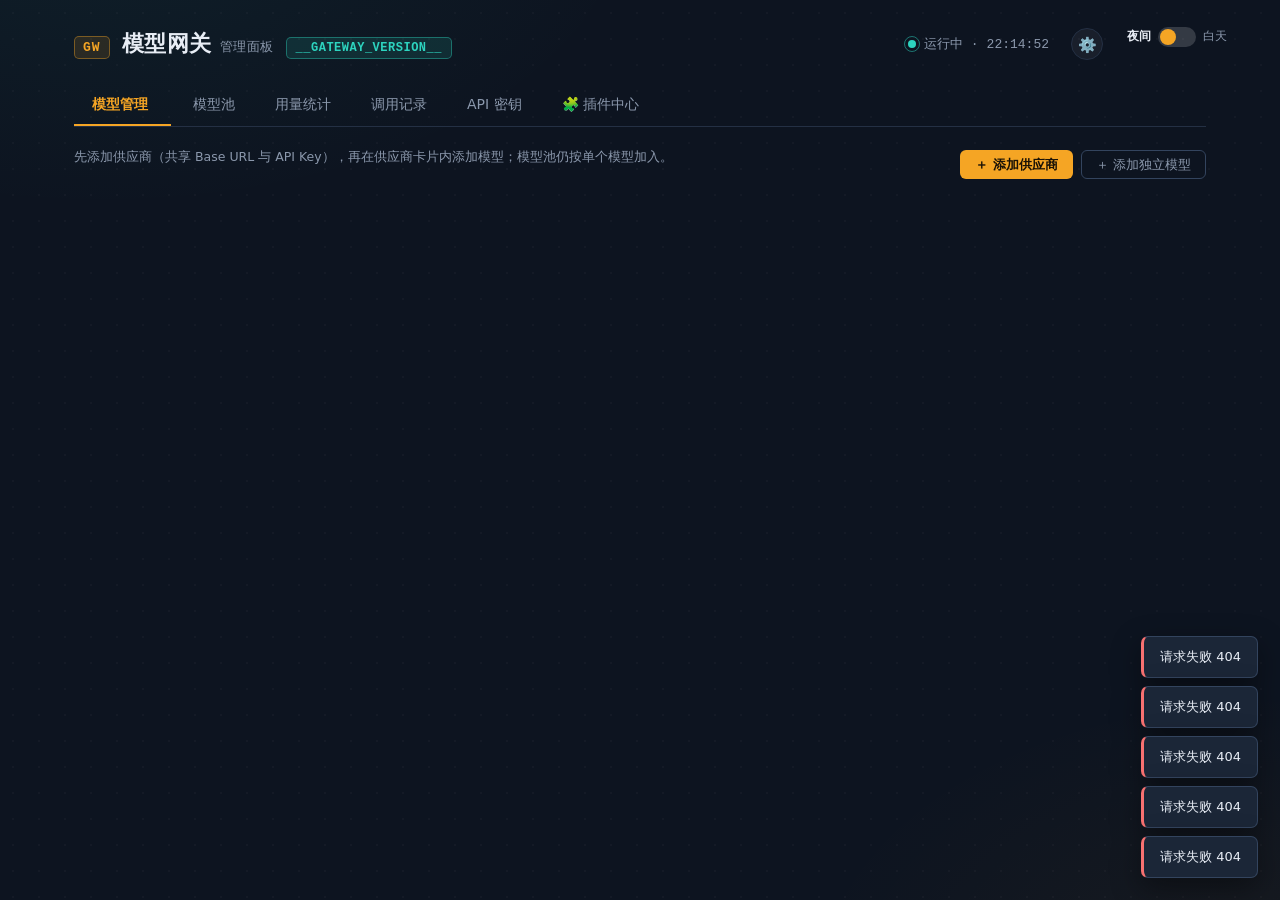
==== commit 2d684b89: "v2.16.7: 分组收纳设置弹窗分组管理 + 「预估费用」按钮放开付费模型（自 hellonew v2.22.2 回移，纯面板零后端）。①分组管理（双面板同构）：⚙️ 分组收纳设置弹窗新增「分组名称" ====
--- a/static/index.html
+++ b/static/index.html
@@ -110,6 +110,19 @@
 .grp-set-row input { margin-top:3px; }
 .grp-set-hint { display:block; font-size:12px; color:var(--muted); margin-top:2px; }
 .grp-note { font-size:12px; color:var(--muted); margin:10px 0 14px; line-height:1.7; }
+/* v2.22.2 分组管理：设置弹窗内调整分组名称与展示顺序（模型管理/模型池两列同构） */
+.grp-mgmt-head { font-size:13px; font-weight:600; margin:14px 0 2px; }
+.grp-mgmt-title { font-size:11.5px; color:var(--muted); font-weight:600; margin:8px 0 2px; }
+.grp-mgmt-row { display:flex; align-items:center; gap:8px; padding:5px 2px; border-bottom:1px solid var(--line); font-size:12.5px; }
+.grp-mgmt-row:last-child { border-bottom:none; }
+.grp-mgmt-ops { display:inline-flex; gap:3px; flex:none; }
+.grp-mgmt-ops button { border:1px solid var(--line); background:transparent; color:var(--muted); cursor:pointer; font-size:11px; line-height:1.5; padding:1px 8px; border-radius:6px; }
+.grp-mgmt-ops button:hover:not(:disabled) { color:var(--teal); border-color:var(--teal); }
+.grp-mgmt-ops button:disabled { opacity:.35; cursor:default; }
+.grp-mgmt-name { flex:1; min-width:0; overflow:hidden; text-overflow:ellipsis; white-space:nowrap; cursor:pointer; }
+.grp-mgmt-name:hover { color:var(--teal); }
+.grp-mgmt-count { font-size:11px; font-family:var(--mono); color:var(--muted); flex:none; }
+.grp-mgmt-empty { font-size:12px; color:var(--muted); padding:6px 2px; }
 .gs-seg-row { display:flex; align-items:center; gap:8px; flex-wrap:wrap; margin-bottom:10px; font-size:12.5px; }
 .gs-seg-label { color:var(--muted); font-size:12px; min-width:40px; flex:none; }
 .gs-seg { display:inline-flex; gap:4px; flex-wrap:wrap; }
@@ -1801,6 +1814,8 @@
           <span>启用「模型管理」分组收纳<span class="grp-set-hint">供应商卡片按自定义分组折叠展示；跨组拖拽即改变归属，全局排序照常持久化</span></span></label>
         <label class="grp-set-row"><input type="checkbox" id="grp-set-pools">
           <span>启用「模型池」分组收纳<span class="grp-set-hint">池卡片按自定义分组折叠展示（auto 池与兜底池固定在分组区外首尾）；跨组拖拽即改变归属</span></span></label>
+        <div class="grp-mgmt-head">分组名称与展示顺序<span class="grp-set-hint">↑↓ 调整展示顺序、点击名称重命名——改动即时同步到「模型管理」与「模型池」两页</span></div>
+        <div id="grp-mgmt"></div>
         <div class="grp-note">分组数据保存在本浏览器（localStorage），不影响调用、配额与后端排序持久化。「📊 分组查看」在用量统计页随时可用。</div>
         <div style="text-align:right"><button class="btn btn-ghost btn-sm" onclick="document.getElementById('grp-settings-mask').style.display='none'">关闭</button></div>
       </div>`;
@@ -1812,6 +1827,7 @@
   const s = grpSettings();
   document.getElementById('grp-set-models').checked = s.models;
   document.getElementById('grp-set-pools').checked = s.pools;
+  grpMgmtRender();
   mask.style.display = 'flex';
 }
 function grpSetToggle(key, val) {
@@ -1819,6 +1835,38 @@
   d.settings = Object.assign({ models: false, pools: false }, d.settings || {});
   d.settings[key] = val; grpSave(d);
   loadModels(); loadPools();
+}
+
+/* v2.22.2 分组管理：设置弹窗内调整分组名称与展示顺序——↑↓ 换位即改 grpWrapHtml 渲染序，
+   点击名称重命名（复用主页面 grpRename），每次改动 grpSave 镜像服务端并重渲两页 */
+const GRP_MGMT_KINDS = [['providerGroups', '模型管理'], ['poolGroups', '模型池']];
+function grpMgmtRender() {
+  const box = document.getElementById('grp-mgmt');
+  if (!box) return;
+  box.innerHTML = GRP_MGMT_KINDS.map(([kind, label]) => {
+    const gs = grpData()[kind] || [];   // 只读展示：不落空数组（避免未启用收纳时打开弹窗就写服务端）
+    return `<div class="grp-mgmt-title">「${label}」分组（${gs.length}）</div>` + (gs.length ? gs.map((g, i) => `
+      <div class="grp-mgmt-row">
+        <span class="grp-mgmt-ops">
+          <button title="上移（展示顺序前移）"${i === 0 ? ' disabled' : ''} onclick="grpMgmtMove('${kind}','${esc(g.id)}',-1)">↑</button>
+          <button title="下移（展示顺序后移）"${i === gs.length - 1 ? ' disabled' : ''} onclick="grpMgmtMove('${kind}','${esc(g.id)}',1)">↓</button>
+        </span>
+        <span class="grp-mgmt-name" title="点击重命名" onclick="grpMgmtRename('${kind}','${esc(g.id)}')">${esc(g.name)}</span>
+        <span class="grp-mgmt-count">${(g.members || []).length} 成员</span>
+      </div>`).join('') : '<div class="grp-mgmt-empty">暂无分组——启用收纳后点卡片 📂 创建</div>');
+  }).join('');
+}
+function grpMgmtMove(kind, gid, dir) {
+  const d = grpData(); const gs = d[kind];
+  if (!Array.isArray(gs)) return;
+  const i = gs.findIndex(x => x.id === gid); const j = i + dir;
+  if (i < 0 || j < 0 || j >= gs.length) return;
+  [gs[i], gs[j]] = [gs[j], gs[i]];
+  grpSave(d); grpMgmtRender(); loadModels(); loadPools();
+}
+function grpMgmtRename(kind, gid) {
+  grpRename(kind, gid);   // 复用主页面重命名（prompt 校验 + 保存 + 重渲两页）
+  grpMgmtRender();
 }
 
 /* #39 用量分组查看：维度（供应商/模型/模型池/用户Key）× 口径（Token/次数）× 时间段（今日/近7天/近30天） */
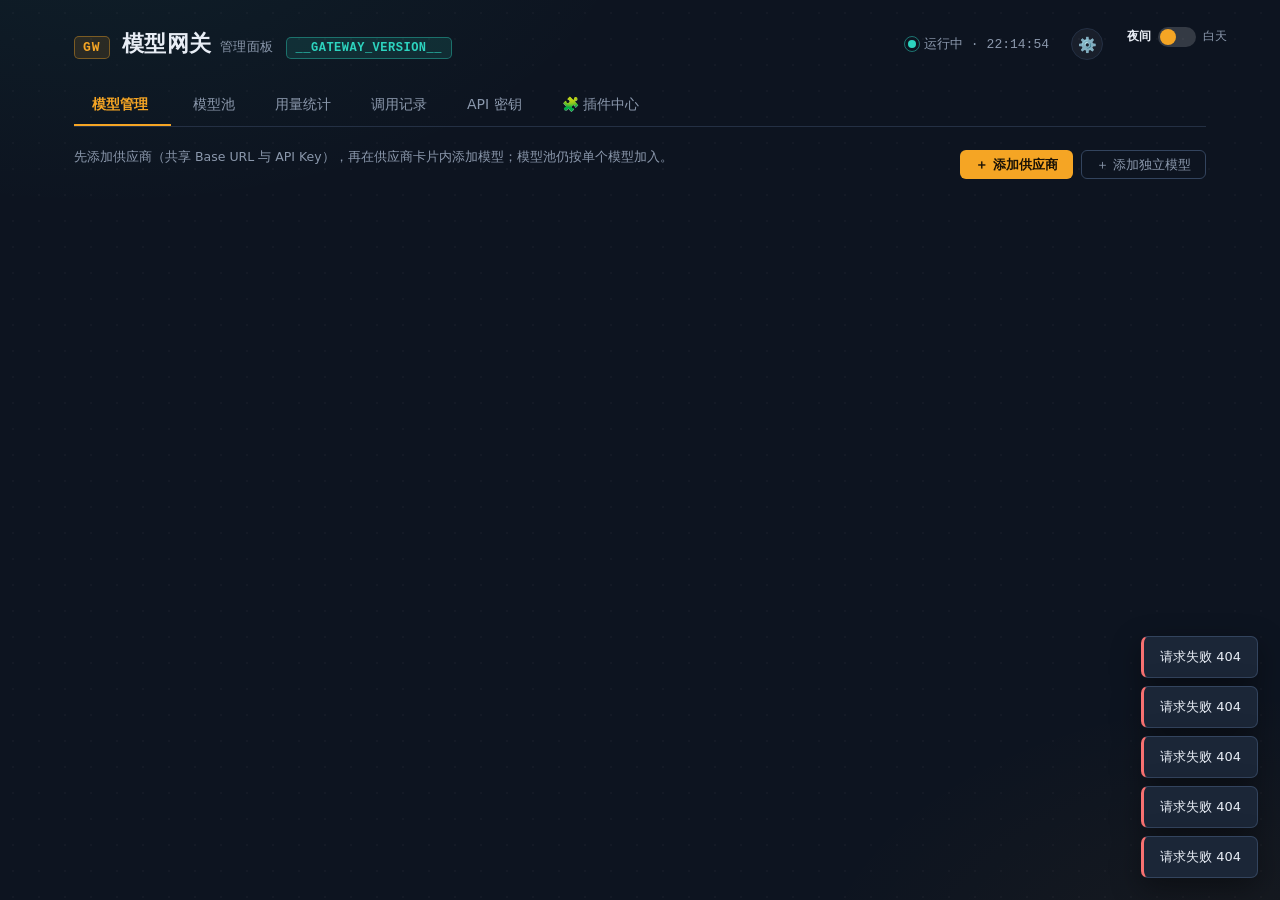
==== commit d5b0a281: "v2.16.8: 分组管理入口改版 + 统计外层系统组嵌套（自 hellonew v2.22.3/v2.22.4 回移，纯面板零后端，533 行补丁双面板零冲突整贴）。①设置弹窗交互重排（双面板同构）" ====
--- a/static/index.html
+++ b/static/index.html
@@ -111,7 +111,6 @@
 .grp-set-hint { display:block; font-size:12px; color:var(--muted); margin-top:2px; }
 .grp-note { font-size:12px; color:var(--muted); margin:10px 0 14px; line-height:1.7; }
 /* v2.22.2 分组管理：设置弹窗内调整分组名称与展示顺序（模型管理/模型池两列同构） */
-.grp-mgmt-head { font-size:13px; font-weight:600; margin:14px 0 2px; }
 .grp-mgmt-title { font-size:11.5px; color:var(--muted); font-weight:600; margin:8px 0 2px; }
 .grp-mgmt-row { display:flex; align-items:center; gap:8px; padding:5px 2px; border-bottom:1px solid var(--line); font-size:12.5px; }
 .grp-mgmt-row:last-child { border-bottom:none; }
@@ -123,6 +122,10 @@
 .grp-mgmt-name:hover { color:var(--teal); }
 .grp-mgmt-count { font-size:11px; font-family:var(--mono); color:var(--muted); flex:none; }
 .grp-mgmt-empty { font-size:12px; color:var(--muted); padding:6px 2px; }
+.grp-row-cog { margin-left:auto; flex:none; align-self:center; border:1px solid var(--line); background:transparent; color:var(--muted); cursor:pointer; font-size:11.5px; line-height:1.6; padding:2px 9px; border-radius:7px; }
+.grp-row-cog:hover, .grp-row-cog.open { color:var(--teal); border-color:var(--teal); }
+.grp-mgmt-box { border:1px dashed var(--line); border-radius:8px; padding:0 10px 2px; margin:-4px 0 8px; }
+.grp-mgmt-ops button.grp-mgmt-del:hover { color:var(--red); border-color:var(--red); }
 .gs-seg-row { display:flex; align-items:center; gap:8px; flex-wrap:wrap; margin-bottom:10px; font-size:12.5px; }
 .gs-seg-label { color:var(--muted); font-size:12px; min-width:40px; flex:none; }
 .gs-seg { display:inline-flex; gap:4px; flex-wrap:wrap; }
@@ -337,6 +340,16 @@
 .stat-group-head .sg-drag:active { cursor: grabbing; }
 .stat-group.dragging { opacity: .4; }
 .stat-group-body { padding: 2px 12px 12px; }
+/* v2.22.3 外层系统组：按供应商/按模型池视图嵌进分组收纳的自定义组（组序=分组收纳序，组头显示组内今日 token） */
+.stat-ogroup { grid-column: 1 / -1; border: 1px dashed var(--line-hi); border-radius: 10px; background: rgba(255,255,255,.015); }
+.stat-ogroup-head { display: flex; align-items: center; gap: 8px; padding: 9px 12px; cursor: pointer; user-select: none; }
+.stat-ogroup-head .sog-caret { font-size: 11px; color: var(--muted); transition: transform .2s; }
+.stat-ogroup.collapsed .sog-caret { transform: rotate(-90deg); }
+.stat-ogroup.collapsed .stat-ogroup-body { display: none; }
+.stat-ogroup-head .sog-name { font-weight: 700; font-size: 13.5px; color: var(--text); }
+.stat-ogroup-head .sog-count { font-size: 11px; color: var(--muted); background: rgba(255,255,255,.06); border-radius: 8px; padding: 1px 7px; }
+.stat-ogroup-head .sog-total { font-size: 11.5px; color: var(--muted); font-family: var(--mono); }
+.stat-ogroup-body { padding: 4px 9px 9px; display: grid; grid-template-columns: 1fr; gap: 10px; }
 
 .num-big { font-family: var(--mono); font-weight: 600; font-size: 14px; }
 .chip { display: inline-block; padding: 2px 8px; border-radius: 4px; font-size: 11px; font-family: var(--mono); }
@@ -592,7 +605,7 @@
 
   <div id="tab-stats" class="hidden">
     <div class="toolbar">
-      <div class="hint" title="按计费量=使用占比降序（分母=可用上限 k×上限）；按供应商/按模型池=分组展示，组头可折叠、⠿ 拖拽调序；按付费量=仅付费模型，有单价的按累计预估费用降序、未设单价的按累计 token 排在其后。">配额使用情况，每 5 秒自动刷新。配了刷新时间的模型按「当前窗口用量」统计与排序。</div>
+      <div class="hint" title="按计费量=使用占比降序（分母=可用上限 k×上限）；按供应商/按模型池=分组展示并嵌进「分组收纳」的系统组（外层组序与收纳一致、组头显示组内今日 token），内层组头可折叠、⠿ 拖拽调序；按付费量=仅付费模型，有单价的按累计预估费用降序、未设单价的按累计 token 排在其后。">配额使用情况，每 5 秒自动刷新。配了刷新时间的模型按「当前窗口用量」统计与排序。</div>
       <div class="btn-row" style="margin-left:auto">
         <button class="btn btn-sm btn-amber" id="stat-dim-billing" onclick="setStatDim('billing')">按计费量</button>
         <button class="btn btn-sm" id="stat-dim-provider" onclick="setStatDim('provider')">按供应商</button>
@@ -1811,11 +1824,13 @@
       <div class="grp-modal">
         <div class="grp-modal-title">⚙️ 分组收纳设置</div>
         <label class="grp-set-row"><input type="checkbox" id="grp-set-models">
-          <span>启用「模型管理」分组收纳<span class="grp-set-hint">供应商卡片按自定义分组折叠展示；跨组拖拽即改变归属，全局排序照常持久化</span></span></label>
+          <span>启用「模型管理」分组收纳<span class="grp-set-hint">供应商卡片按自定义分组折叠展示；跨组拖拽即改变归属，全局排序照常持久化</span></span>
+          <button type="button" class="grp-row-cog" data-kind="providerGroups" title="管理「模型管理」分组：排序 / 重命名 / 删除" onclick="event.preventDefault();grpMgmtToggle('providerGroups')">⚙️ 管理</button></label>
+        <div class="grp-mgmt-box" id="grp-mgmt-providerGroups" hidden></div>
         <label class="grp-set-row"><input type="checkbox" id="grp-set-pools">
-          <span>启用「模型池」分组收纳<span class="grp-set-hint">池卡片按自定义分组折叠展示（auto 池与兜底池固定在分组区外首尾）；跨组拖拽即改变归属</span></span></label>
-        <div class="grp-mgmt-head">分组名称与展示顺序<span class="grp-set-hint">↑↓ 调整展示顺序、点击名称重命名——改动即时同步到「模型管理」与「模型池」两页</span></div>
-        <div id="grp-mgmt"></div>
+          <span>启用「模型池」分组收纳<span class="grp-set-hint">池卡片按自定义分组折叠展示（auto 池与兜底池固定在分组区外首尾）；跨组拖拽即改变归属</span></span>
+          <button type="button" class="grp-row-cog" data-kind="poolGroups" title="管理「模型池」分组：排序 / 重命名 / 删除" onclick="event.preventDefault();grpMgmtToggle('poolGroups')">⚙️ 管理</button></label>
+        <div class="grp-mgmt-box" id="grp-mgmt-poolGroups" hidden></div>
         <div class="grp-note">分组数据保存在本浏览器（localStorage），不影响调用、配额与后端排序持久化。「📊 分组查看」在用量统计页随时可用。</div>
         <div style="text-align:right"><button class="btn btn-ghost btn-sm" onclick="document.getElementById('grp-settings-mask').style.display='none'">关闭</button></div>
       </div>`;
@@ -1837,24 +1852,34 @@
   loadModels(); loadPools();
 }
 
-/* v2.22.2 分组管理：设置弹窗内调整分组名称与展示顺序——↑↓ 换位即改 grpWrapHtml 渲染序，
-   点击名称重命名（复用主页面 grpRename），每次改动 grpSave 镜像服务端并重渲两页 */
+/* v2.22.2 分组管理 / v2.22.4 每开关行「⚙️ 管理」入口+删除：点开关行右缘按钮展开该维度的分组列表——
+   ↑↓ 换位即改渲染序、点击名称重命名（复用主页面 grpRename）、🗑 删除分组（仅拆组：成员卡片回到未分组，
+   模型/池本身不动），每次改动 grpSave 镜像服务端并重渲两页；开关状态与分组数据独立，关收纳仍可管理删组 */
 const GRP_MGMT_KINDS = [['providerGroups', '模型管理'], ['poolGroups', '模型池']];
+let _grpMgmtOpen = '';
+function grpMgmtToggle(kind) {
+  _grpMgmtOpen = _grpMgmtOpen === kind ? '' : kind;
+  grpMgmtRender();
+}
 function grpMgmtRender() {
-  const box = document.getElementById('grp-mgmt');
-  if (!box) return;
-  box.innerHTML = GRP_MGMT_KINDS.map(([kind, label]) => {
+  document.querySelectorAll('.grp-row-cog').forEach(b => b.classList.toggle('open', b.dataset.kind === _grpMgmtOpen));
+  GRP_MGMT_KINDS.forEach(([kind, label]) => {
+    const box = document.getElementById('grp-mgmt-' + kind);
+    if (!box) return;
+    if (_grpMgmtOpen !== kind) { box.hidden = true; box.innerHTML = ''; return; }
     const gs = grpData()[kind] || [];   // 只读展示：不落空数组（避免未启用收纳时打开弹窗就写服务端）
-    return `<div class="grp-mgmt-title">「${label}」分组（${gs.length}）</div>` + (gs.length ? gs.map((g, i) => `
+    box.hidden = false;
+    box.innerHTML = `<div class="grp-mgmt-title">「${label}」分组（${gs.length}）</div>` + (gs.length ? gs.map((g, i) => `
       <div class="grp-mgmt-row">
         <span class="grp-mgmt-ops">
           <button title="上移（展示顺序前移）"${i === 0 ? ' disabled' : ''} onclick="grpMgmtMove('${kind}','${esc(g.id)}',-1)">↑</button>
           <button title="下移（展示顺序后移）"${i === gs.length - 1 ? ' disabled' : ''} onclick="grpMgmtMove('${kind}','${esc(g.id)}',1)">↓</button>
+          <button class="grp-mgmt-del" title="删除分组（成员卡片回到未分组，不影响模型/池本身）" onclick="grpMgmtDelete('${kind}','${esc(g.id)}')">🗑</button>
         </span>
         <span class="grp-mgmt-name" title="点击重命名" onclick="grpMgmtRename('${kind}','${esc(g.id)}')">${esc(g.name)}</span>
         <span class="grp-mgmt-count">${(g.members || []).length} 成员</span>
       </div>`).join('') : '<div class="grp-mgmt-empty">暂无分组——启用收纳后点卡片 📂 创建</div>');
-  }).join('');
+  });
 }
 function grpMgmtMove(kind, gid, dir) {
   const d = grpData(); const gs = d[kind];
@@ -1867,6 +1892,14 @@
 function grpMgmtRename(kind, gid) {
   grpRename(kind, gid);   // 复用主页面重命名（prompt 校验 + 保存 + 重渲两页）
   grpMgmtRender();
+}
+function grpMgmtDelete(kind, gid) {
+  const d = grpData(); const gs = d[kind];
+  const g = Array.isArray(gs) ? gs.find(x => x.id === gid) : null;
+  if (!g) return;
+  if (!confirm(`删除分组「${g.name}」？组内 ${(g.members || []).length} 个成员卡片将回到未分组（模型/池本身不受影响）。`)) return;
+  d[kind] = gs.filter(x => x.id !== gid);
+  grpSave(d); grpMgmtRender(); loadModels(); loadPools();
 }
 
 /* #39 用量分组查看：维度（供应商/模型/模型池/用户Key）× 口径（Token/次数）× 时间段（今日/近7天/近30天） */
@@ -2182,6 +2215,7 @@
   if (!d[kind] || typeof d[kind] !== 'object') d[kind] = { order: [], collapsed: {} };
   if (!Array.isArray(d[kind].order)) d[kind].order = [];
   if (!d[kind].collapsed || typeof d[kind].collapsed !== 'object') d[kind].collapsed = {};
+  if (!d[kind].ocollapsed || typeof d[kind].ocollapsed !== 'object') d[kind].ocollapsed = {};   // v2.22.3 外层系统组折叠态
   d[kind].kind = kind;   // 标记来源维度，statGrpSaveAll 按它合并
   return d[kind];
 }
@@ -2413,13 +2447,13 @@
     return;
   }
   const seen = new Set();
-  items.forEach((x, i) => { const el = statCardEnsure(prev, grid, x, i); el.style.order = i; seen.add(x.id); });
+  items.forEach((x, i) => { const el = statCardEnsure(prev, grid, x, i); el.style.order = i; seen.add(x.m.id); });
   Object.keys(prev).forEach(id => { if (!seen.has(id)) prev[id].remove(); });
 }
 
 /* 卡片增量：已有则逐字段更新，没有则落卡即设 fill 宽（v2.11.44 修既有 bug：增量新增的卡片宽度原无人设置） */
 function statCardEnsure(prev, body, x, i) {
-  let el = prev[x.id];
+  let el = prev[x.m.id];
   if (el) { statUpdateCard(el, x); return el; }
   const tmp = document.createElement('div');
   tmp.innerHTML = statCardHTML(x, i);
@@ -2493,6 +2527,12 @@
 
 /* 按供应商/按模型池分组视图：组内=使用占比降序；组间序=拖拽持久化(gw_statgrp.order) > 组今日用量 > 名称；
    组头点击折叠（持久化）、⠿ 手柄拖拽调序。卡片复用平铺视图的增量更新。 */
+/* 按供应商/按模型池分组视图：组内=使用占比降序；组间序=拖拽持久化(gw_statgrp.order) > 组今日用量 > 名称；
+   组头点击折叠（持久化）、⠿ 手柄拖拽调序。卡片复用平铺视图的增量更新。
+   v2.22.3 外层系统组：内层组再按「分组收纳」的自定义组（providerGroups/poolGroups）嵌套——
+   外层序=ui_groups 数组序（与分组收纳设置/模型管理页联动，不提供拖拽），外层组头=组名+模型数+组内今日 token 合计；
+   未归入任何系统组的内层组落「未分组」垫底；无任何系统组时保持原平铺（不多套一层壳）。
+   v2.22.4 外层嵌套随「分组收纳」开关联动：对应开关关闭（或该维度已无分组）即不套系统组壳，只留内层组。 */
 function statRenderGrouped(grid, items) {
   if (!items.length) { grid.innerHTML = '<div class="hint">暂无模型。</div>'; return; }
   const st = statGrpOf(statDim);
@@ -2505,19 +2545,47 @@
   });
   const pos = k => { const i = st.order.indexOf(k); return i === -1 ? 9999 : i; };
   groups.sort((a, b) => (pos(a.key) - pos(b.key)) || (b.total - a.total) || a.label.localeCompare(b.label));
+  /* 外层系统组定义：okey='o:'+收纳组 id；成员键=供应商 id（p:<id>）或池名（q:<name>）。
+     独立模型（i:<protocol>）与未入池（q:__none__）无成员键 → 恒落「未分组」外层。 */
+  const okind = statDim === 'provider' ? 'providerGroups' : 'poolGroups';
+  const outerOn = grpSettings()[statDim === 'provider' ? 'models' : 'pools'];   // v2.22.4：外层系统组随收纳开关，关闭即回内层平铺
+  const odefs = outerOn ? (grpData()[okind] || []) : [];
+  const outerOf = {};
+  odefs.forEach(g => (g.members || []).forEach(mm => { if (!outerOf[mm]) outerOf[mm] = 'o:' + g.id; }));
+  const hasOuter = odefs.length > 0;
+  const okeyOf = g => {
+    if (!hasOuter) return '';
+    const mk = (String(g.key).startsWith('p:') ? g.key.slice(2)
+      : (String(g.key).startsWith('q:') && g.key !== 'q:__none__') ? g.key.slice(2) : '');
+    return outerOf[mk] || 'o:__ungrouped__';
+  };
+  // 外层装配：按 ui_groups 序排系统组（未分组恒垫底），各系统组体内层按既定排序挂入
+  const outers = [], omap = {};
+  if (hasOuter) {
+    odefs.forEach((g, i) => { omap['o:' + g.id] = { okey: 'o:' + g.id, olabel: g.name, oi: i, groups: [], total: 0, count: 0 }; outers.push(omap['o:' + g.id]); });
+    omap['o:__ungrouped__'] = { okey: 'o:__ungrouped__', olabel: '未分组', oi: odefs.length, groups: [], total: 0, count: 0 };
+    outers.push(omap['o:__ungrouped__']);
+  }
+  groups.forEach(g => {
+    if (!hasOuter) return;
+    const o = omap[okeyOf(g)];
+    o.groups.push(g); o.total += g.total; o.count += g.items.length;
+  });
   const prev = {};
   [...grid.querySelectorAll('.stat-card')].forEach(el => { prev[el.dataset.modelId] = el; });
-  const seenCards = new Set(), seenKeys = new Set();
-  groups.forEach((g, gi) => {
-    let sec = grid.querySelector('.stat-group[data-gkey="' + CSS.escape(g.key) + '"]');
+  const seenCards = new Set(), seenKeys = new Set(), seenOkeys = new Set();
+  const renderInner = (g, gi, container) => {
+    let sec = container.querySelector(':scope > .stat-group[data-gkey="' + CSS.escape(g.key) + '"]')
+      || grid.querySelector('.stat-group[data-gkey="' + CSS.escape(g.key) + '"]');
     if (!sec) {
       sec = document.createElement('div');
       sec.className = 'stat-group';
       sec.dataset.gkey = g.key;
       sec.innerHTML = '<div class="stat-group-head" title="点击折叠 / 展开；⠿ 拖拽调整分组顺序"><span class="sg-caret">▼</span><span class="sg-name"></span><span class="sg-count"></span><span class="sg-total"></span><span class="sg-drag" title="拖拽调整分组顺序">⠿</span></div><div class="stat-group-body stats-grid"></div>';
-      grid.appendChild(sec);
       statGrpBind(sec);
     }
+    if (sec.parentElement !== container) container.appendChild(sec);   // 归属外层变化（收纳调整）：搬运
+    else if (hasOuter && container.children[gi] !== sec) container.insertBefore(sec, container.children[gi]);   // 同外层内调序
     if (!!st.collapsed[g.key] !== sec.classList.contains('collapsed')) sec.classList.toggle('collapsed', !!st.collapsed[g.key]);
     sec.style.order = gi;
     setStatTxt(sec, '.sg-name', g.label);
@@ -2525,16 +2593,46 @@
     setStatTxt(sec, '.sg-total', '今日 ' + fmtTok(g.total) + ' tok');
     const body = sec.querySelector('.stat-group-body');
     g.items.forEach((x, i) => {
-      let el = prev[x.id];
+      let el = prev[x.m.id];
       if (el && el.parentElement !== body) body.appendChild(el);   // 归属组变化：搬运（入场动画重放一次，可接受）
       el = statCardEnsure(prev, body, x, i);
       el.style.order = i;
-      seenCards.add(x.id);
+      seenCards.add(x.m.id);
     });
     seenKeys.add(g.key);
-  });
+  };
+  if (!hasOuter) {
+    groups.forEach((g, gi) => renderInner(g, gi, grid));
+  } else {
+    outers.forEach(o => {
+      if (!o.groups.length) return;   // 空系统组不渲染（无模型的收纳组在统计页无意义）
+      let osec = grid.querySelector(':scope > .stat-ogroup[data-okey="' + CSS.escape(o.okey) + '"]');
+      if (!osec) {
+        osec = document.createElement('div');
+        osec.className = 'stat-ogroup';
+        osec.dataset.okey = o.okey;
+        osec.innerHTML = '<div class="stat-ogroup-head" title="分组收纳系统组：组序与「分组收纳」一致（在其设置弹窗中调整）；点击折叠 / 展开"><span class="sog-caret">▼</span><span class="sog-name"></span><span class="sog-count"></span><span class="sog-total"></span></div><div class="stat-ogroup-body"></div>';
+        osec.querySelector('.stat-ogroup-head').addEventListener('click', () => {
+          osec.classList.toggle('collapsed');
+          const st2 = statGrpOf(statDim);
+          st2.ocollapsed[osec.dataset.okey] = osec.classList.contains('collapsed');
+          statGrpSaveAll(st2);
+        });
+        grid.appendChild(osec);
+      }
+      if (!!st.ocollapsed[o.okey] !== osec.classList.contains('collapsed')) osec.classList.toggle('collapsed', !!st.ocollapsed[o.okey]);
+      osec.style.order = o.oi;
+      setStatTxt(osec, '.sog-name', o.olabel);
+      setStatTxt(osec, '.sog-count', o.count + ' 模型');
+      setStatTxt(osec, '.sog-total', '今日 ' + fmtTok(o.total) + ' tok');
+      const obody = osec.querySelector('.stat-ogroup-body');
+      o.groups.forEach((g, gi) => renderInner(g, gi, obody));
+      seenOkeys.add(o.okey);
+    });
+  }
   Object.keys(prev).forEach(id => { if (!seenCards.has(id)) prev[id].remove(); });
   grid.querySelectorAll('.stat-group').forEach(sec => { if (!seenKeys.has(sec.dataset.gkey)) sec.remove(); });
+  grid.querySelectorAll(':scope > .stat-ogroup').forEach(sec => { if (!seenOkeys.has(sec.dataset.okey)) sec.remove(); });
 }
 
 /* 分组区段交互：组头点击折叠（持久化 gkey）；只有 ⠿ 手柄可发起拖拽（防选中卡片文字误拖）；
@@ -2573,10 +2671,11 @@
   sec.addEventListener('dragover', e => {
     e.preventDefault();
     if (!_statDragSrc || sec === _statDragSrc) return;
+    if (_statDragSrc.parentElement !== sec.parentElement) return;   // v2.22.3 嵌套模式：仅同外层系统组内调序（跨外层=改收纳归属，去分组收纳页操作）
     const box = sec.getBoundingClientRect();
-    const grid = document.getElementById('stats-grid');
-    if (e.clientY < box.top + box.height / 2) grid.insertBefore(_statDragSrc, sec);
-    else grid.insertBefore(_statDragSrc, sec.nextSibling);
+    const par = sec.parentElement;
+    if (e.clientY < box.top + box.height / 2) par.insertBefore(_statDragSrc, sec);
+    else par.insertBefore(_statDragSrc, sec.nextSibling);
   });
 }
 
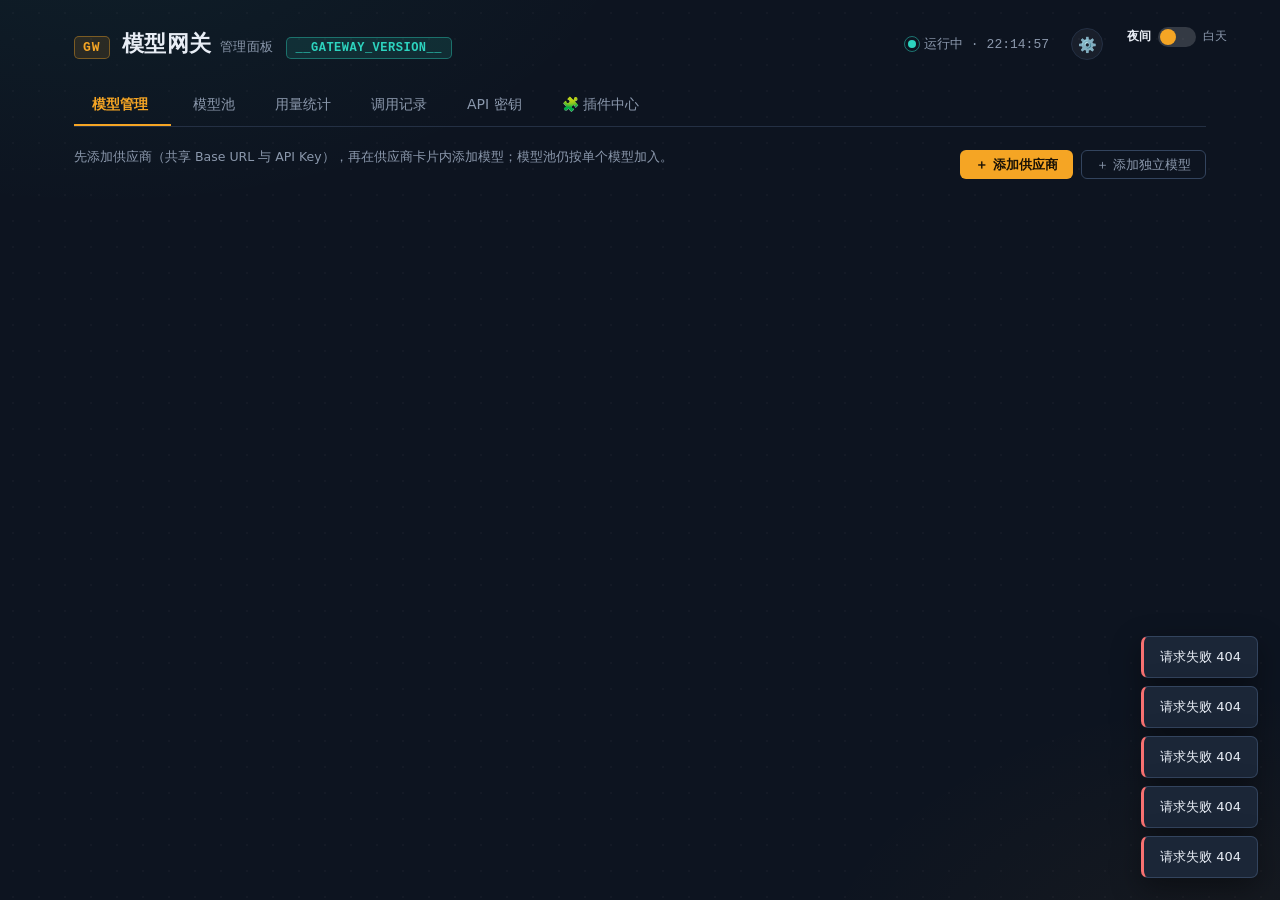
==== commit fe52c7b0: "v2.16.9: 用户用量历史全量记录 + 统计首开提速 + 按模型池嵌套池改版 + 调用记录筛选守卫（四项体验修复批次）。①问题1（后端）：charge_key_usage 原对管理员 Key 与未" ====
--- a/static/index.html
+++ b/static/index.html
@@ -299,6 +299,11 @@
 .stat-card.warn::before { background: var(--amber); }
 .stat-card.full::before { background: var(--red); }
 .stat-card:hover { transform: translateY(-3px); border-color: var(--line-hi); box-shadow: 0 10px 28px rgba(0,0,0,.38); }
+/* 子池计费卡（v2.16.9 按模型池视图）：聚合卡与模型卡区分——虚线边框、紫色侧条、无进度条 */
+.stat-card.stat-subcard { border-style: dashed; }
+.stat-card.stat-subcard::before { background: var(--purple, #a78bfa); }
+.stat-card.stat-subcard .stat-bar { display: none; }
+.stat-card.stat-subcard .stat-nums { margin: 12px 0 4px; }
 .stat-top { display: flex; justify-content: space-between; align-items: flex-start; gap: 10px; margin-bottom: 4px; }
 .stat-id { font-family: var(--mono); font-weight: 600; font-size: 14.5px; color: var(--text); word-break: break-all; }
 .stat-name { font-size: 11.5px; color: var(--muted); margin-top: 3px; }
@@ -1001,6 +1006,7 @@
 let editingId = null;
 let statsTimer = null;
 let logsTimer = null;
+let _logLoadSeq = 0;   // 加载序号：切池筛选与 5s 轮询并发时，旧筛选的晚到响应自行丢弃（防旧数据覆盖当前视图，v2.16.9）
 let statDim = 'billing';
 // 标签页不可见时暂停 5s 轮询（后台页签白白打后端），回前台按当前页签立即恢复
 // （null 守卫：重复 shown 事件不会叠加定时器）
@@ -2224,7 +2230,11 @@
 let _statLoadSeq = 0;   // 加载序号：5s 定时器与手动切视图并发时，旧加载在渲染前自行丢弃（防错形卡片注入）
 async function loadStats() {
   const seq = ++_statLoadSeq;
-  const data = await api('/stats');
+  // v2.16.9 首开提速：/stats 与视图元数据并行拉取（原串行——等 /stats 回来才拉元数据，慢链路下首开白等两倍往返）
+  const metaNeed = statDim === 'provider' || statDim === 'pool' || statDim === 'paid';
+  const dataP = api('/stats');
+  const metaP = metaNeed ? Promise.all([statMeta('providers'), statMeta('pools'), statMeta('models')]) : null;
+  const data = await dataP;
   if (seq !== _statLoadSeq) return;
   if (!data) {
     const g = document.getElementById('stats-grid');
@@ -2234,8 +2244,8 @@
   const grid = document.getElementById('stats-grid');
   // 分组/付费视图需要供应商名单、池成员、价格配置（TTL 内复用；取失败退空值，视图仍可渲染）
   let provs = [], poolsCfg = {}, cfgModels = [];
-  if (statDim === 'provider' || statDim === 'pool' || statDim === 'paid') {
-    [provs, poolsCfg, cfgModels] = await Promise.all([statMeta('providers'), statMeta('pools'), statMeta('models')]);
+  if (metaP) {
+    [provs, poolsCfg, cfgModels] = await metaP;
   if (seq !== _statLoadSeq) return;
   }
   const items = data.models
@@ -2366,28 +2376,68 @@
     return;
   }
 
-  if (statDim === 'provider' || statDim === 'pool') {
+  if (statDim === 'provider') {
     // 供应商组：provider_id → 供应商名；独立模型（直连无供应商）按协议归「独立模型」组。
-    // 模型池组：取第一个收录该模型的全局池（用户专属池 owner_key_id 不参与分组）；未入池单列一组。
     const provName = pid => { const p = (provs || []).find(z => z.id === pid); return (p && p.name) || pid || ''; };
-    const poolOf = {};
+    items.forEach(x => {
+      const pid = x.m.provider_id || '';
+      x._gkey = pid ? 'p:' + pid : 'i:' + (x.m.provider || 'openai');
+      x._glabel = pid ? provName(pid) : '独立模型 · ' + (x.m.provider || 'openai');
+    });
+    items.sort(byUsageDesc);
+  } else if (statDim === 'pool') {
+    /* 模型池组（v2.16.9 嵌套池改版）：模型在其直接所属的每个全局池各出现一次（多处归属不再去重，
+       卡片键 @池名 防同卡被多组争抢）；父池组内的子池不展开模型，以一张子池计费卡片代替
+       （聚合整棵子树去重后的今日 token，卡片样式 stat-subcard 区别于模型卡）。专属池不参与。 */
+    const poolDirs = {};
     Object.keys(poolsCfg || {}).forEach(pn => {
       if (poolsCfg[pn].owner_key_id) return;
-      (poolsCfg[pn].model_ids || []).forEach(id => { if (!String(id).startsWith('pool:') && !poolOf[id]) poolOf[id] = pn; });
+      const d = { models: [], subs: [] };
+      (poolsCfg[pn].model_ids || []).forEach(id => {
+        const s = String(id);
+        if (s.startsWith('pool:')) d.subs.push(s.slice(5)); else d.models.push(s);
+      });
+      poolDirs[pn] = d;
     });
+    const statById = {};
+    items.forEach(x => { statById[x.m.id] = x; });
+    const treeCache = {};
+    const treeModels = pn => {   // 子树全模型（去重防环）：子池卡片的聚合口径
+      if (treeCache[pn]) return treeCache[pn];
+      const seen = new Set(), out = [], visit = (p, path) => {
+        if (!poolDirs[p] || path.has(p)) return;
+        path.add(p);
+        poolDirs[p].models.forEach(id => { if (!seen.has(id)) { seen.add(id); out.push(id); } });
+        poolDirs[p].subs.forEach(sp => visit(sp, path));
+      };
+      visit(pn, new Set());
+      return treeCache[pn] = out;
+    };
+    const expanded = [];
     items.forEach(x => {
-      if (statDim === 'provider') {
-        const pid = x.m.provider_id || '';
-        x._gkey = pid ? 'p:' + pid : 'i:' + (x.m.provider || 'openai');
-        x._glabel = pid ? provName(pid) : '独立模型 · ' + (x.m.provider || 'openai');
-      } else {
-        const pn = poolOf[x.m.id];
-        x._gkey = pn ? 'q:' + pn : 'q:__none__';
-        x._glabel = pn || '未入池';
-      }
+      const owners = Object.keys(poolDirs).filter(pn => poolDirs[pn].models.includes(x.m.id));
+      if (!owners.length) { x._gkey = 'q:__none__'; x._glabel = '未入池'; expanded.push(x); return; }
+      owners.forEach(pn => expanded.push({ ...x, _gkey: 'q:' + pn, _glabel: pn, _ckey: x.m.id + '@' + pn }));
     });
-  }
-  items.sort(byUsageDesc);
+    expanded.sort(byUsageDesc);
+    // 子池计费卡片：挂父池组、排直接模型之后（此时追加不再参与排序）
+    Object.keys(poolDirs).forEach(pn => poolDirs[pn].subs.forEach(sp => {
+      const ids = treeModels(sp);
+      const agg = ids.reduce((s2, id) => { const y = statById[id]; return y ? s2 + (y.m.today_tokens || 0) : s2; }, 0);
+      expanded.push({
+        _sub: true, _ckey: 'pool:' + sp, _gkey: 'q:' + pn, _glabel: pn,
+        m: { id: 'pool:' + sp, name: sp, today_tokens: agg },
+        used: agg, limit: 0, unit: 'tokens',
+        numsTitle: '子池 ' + sp + '：整棵子树去重后 ' + ids.length + ' 个模型的今日 token 合计',
+        limitText: '—', pct: 0, cls: 'stat-subcard', pctText: '子池', billing: '子池计费',
+        typeBadge: '<span class="badge b-once">子池</span>', freeBadge: '',
+        refresh: '含 ' + ids.length + ' 个模型', mark: null, limitNote: '', loadText: ''
+      });
+    }));
+    items.length = 0;
+    items.push(...expanded);
+  }
+  if (statDim !== 'pool') items.sort(byUsageDesc);   // 池维度已在分支内排序（子池卡追加其后，不参与排序）
   statRender(grid, items);
 }
 
@@ -2398,7 +2448,7 @@
 
 function statCardHTML(x, i) {
   return `
-    <div class="stat-card ${x.cls}" data-model-id="${esc(x.m.id)}" style="animation-delay:${Math.min(i * 45, 400)}ms;order:${i}">
+    <div class="stat-card ${x.cls}" data-model-id="${esc(x._ckey || x.m.id)}" style="animation-delay:${Math.min(i * 45, 400)}ms;order:${i}">
       <div class="stat-top">
         <div>
           <div class="stat-id">${esc(x.m.id)}</div>
@@ -2453,7 +2503,7 @@
 
 /* 卡片增量：已有则逐字段更新，没有则落卡即设 fill 宽（v2.11.44 修既有 bug：增量新增的卡片宽度原无人设置） */
 function statCardEnsure(prev, body, x, i) {
-  let el = prev[x.m.id];
+  let el = prev[x._ckey || x.m.id];
   if (el) { statUpdateCard(el, x); return el; }
   const tmp = document.createElement('div');
   tmp.innerHTML = statCardHTML(x, i);
@@ -2466,8 +2516,8 @@
 
 function statUpdateCard(el, x) {
   el.className = 'stat-card ' + x.cls;
-  setStatTxt(el, '.stat-id', x.id);
-  setStatTxt(el, '.stat-name', x.name + ' · ' + x.billing);
+  setStatTxt(el, '.stat-id', x.m.id);
+  setStatTxt(el, '.stat-name', x.m.name + ' · ' + x.billing);
   const bd = el.querySelector('.stat-badges');
   if (bd && bd.innerHTML !== x.freeBadge + x.typeBadge) bd.innerHTML = x.freeBadge + x.typeBadge;
   setStatTxt(el, '.stat-used', x.used.toLocaleString());
@@ -2593,11 +2643,12 @@
     setStatTxt(sec, '.sg-total', '今日 ' + fmtTok(g.total) + ' tok');
     const body = sec.querySelector('.stat-group-body');
     g.items.forEach((x, i) => {
-      let el = prev[x.m.id];
+      const ck = x._ckey || x.m.id;   // 嵌套池：模型多处出现时卡片键带 @池名，各组独立成卡
+      let el = prev[ck];
       if (el && el.parentElement !== body) body.appendChild(el);   // 归属组变化：搬运（入场动画重放一次，可接受）
       el = statCardEnsure(prev, body, x, i);
       el.style.order = i;
-      seenCards.add(x.m.id);
+      seenCards.add(ck);
     });
     seenKeys.add(g.key);
   };
@@ -2876,9 +2927,11 @@
 
 
 async function loadDecisions() {
+  const seq = ++_logLoadSeq;
   const poolFilter = document.getElementById('log-pool-filter').value;
   const url = '/admin/decisions?limit=100' + (poolFilter ? '&pool=' + encodeURIComponent(poolFilter) : '');
   const data = await api(url);
+  if (seq !== _logLoadSeq) return;   // 旧筛选的晚到响应：直接丢弃，不覆盖当前视图
   const el = document.getElementById('log-list');
   if (!data) {
     if (!el.children.length) el.innerHTML = '<div class="hint">加载失败，等待自动重试…</div>';
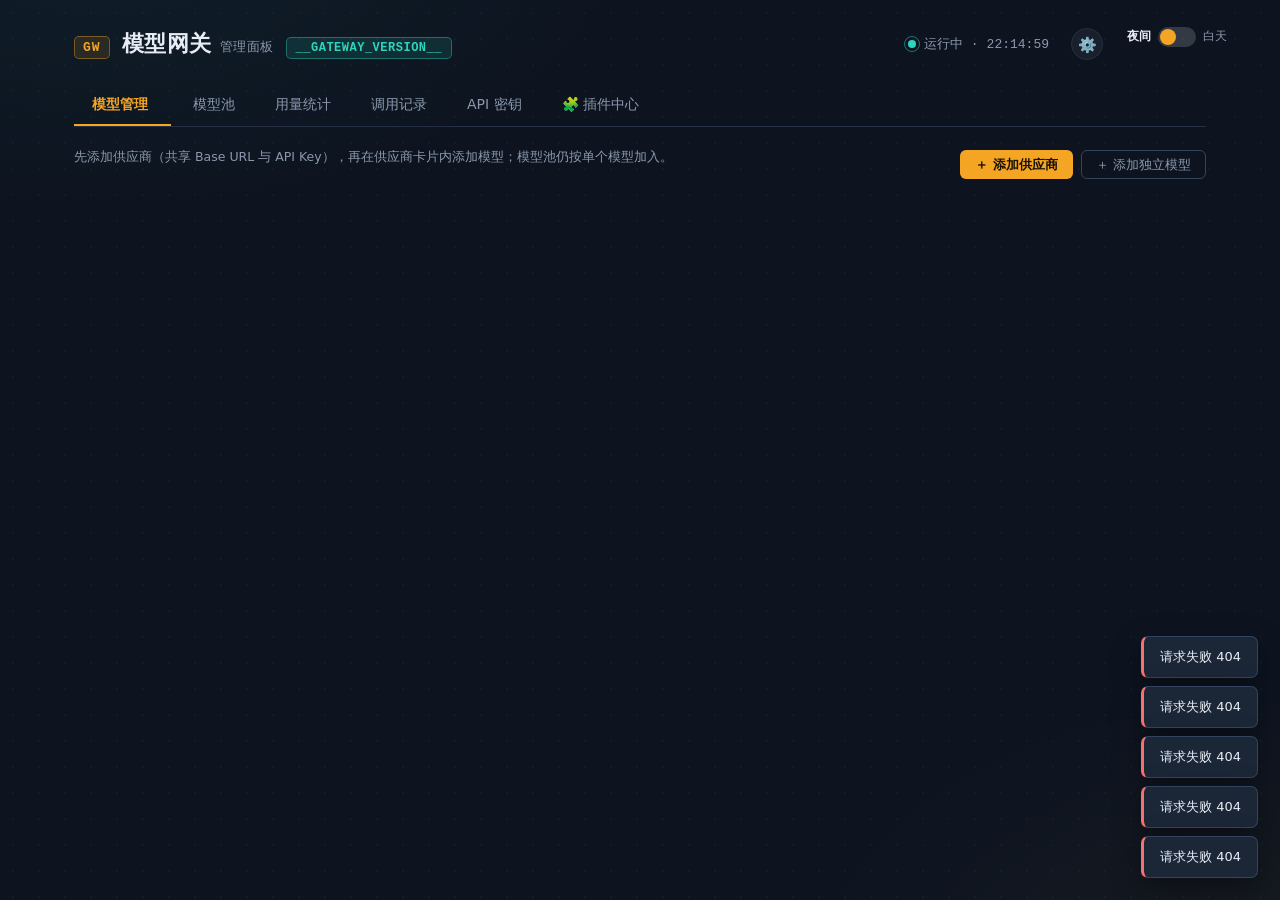
==== commit 952a5a4a: "v2.16.10: 余量监控工位整卡移植（自 hellonew v2.22.8 按移植工作单 docs/移植工作单-余量监控-最终版-完整功能描述.md 一次到位）。①功能最终态三处用户可见面：供应商" ====
--- a/static/index.html
+++ b/static/index.html
@@ -167,6 +167,18 @@
 
 /* ── 供应商卡片 / 模型行 ── */
 .provider-card { border-left-color: var(--teal); }
+/* 供应商卡片头部内联余量（v2.22.6）：暗黑版协议徽章在右侧按钮行，余额挂卡片标题供应商名+ID 之后
+   （跟徽章放会把余额带离名字）——配置入口收进供应商编辑弹窗，卡片保持整洁 */
+.pq-inline { display: inline-flex; align-items: baseline; gap: 10px; margin-left: 8px; font-size: 12px; font-weight: 400; cursor: pointer; vertical-align: 1px; }
+.pqi-item { white-space: nowrap; color: var(--muted, #888); }
+.pqi-item.pqi-ok { color: #1f8a3b; }
+.pqi-item.pqi-warn { color: #b26a00; }
+.pqi-item.pqi-err { color: #c0392b; }
+/* 供应商编辑弹窗「套餐/余额监控」配置区（v2.22.6，自卡片区块迁入） */
+.pqx-head { display: flex; align-items: center; gap: 8px; margin: 14px 0 8px; padding-top: 12px; border-top: 1px dashed rgba(120,120,128,.3); }
+.pqx-head label { font-weight: 600; }
+.pqx-state { font-size: 12px; opacity: .75; }
+.pqx-head .btn { margin-left: auto; }
 .provider-id-tag { font-family: var(--mono); font-size: 11px; color: var(--muted); font-weight: 400; margin-left: 6px; }
 .provider-models { display: flex; flex-direction: column; gap: 8px; margin: 10px 0 4px; }
 .model-row { background: var(--panel-2); border: 1px solid var(--line); border-radius: 6px; padding: 12px 14px; }
@@ -992,6 +1004,32 @@
         </div>
         <span id="proxy-test-result" class="th-hint"></span>
       </div>
+      <!-- 🔋 套餐/余额监控（v2.22.6 自卡片区块迁入；仅编辑态显示，新增态无 provider_id 不可绑。
+           勾选开启随「保存」创建/更新绑定并立即查询；取消勾选随保存停用（凭证保留）；🗑 解除绑定并删历史 -->
+      <div id="pqq-section" style="display:none">
+        <div class="pqx-head">
+          <label>🔋 套餐/余额监控</label>
+          <label class="hr-switch" title="开启后随「保存」创建/更新绑定并立即查询；取消勾选随保存停用"><input type="checkbox" id="pqq-on" onchange="pqOnToggle()"><span class="hr-track"></span></label>
+          <span class="pqx-state" id="pqq-state"></span>
+          <button type="button" class="btn btn-ghost btn-sm" id="pqq-del" style="display:none" onclick="pqDeleteFromEdit()" title="解除绑定并删除历史记录">🗑</button>
+        </div>
+        <div id="pqq-fields" style="display:none">
+          <div class="fg"><label>获取方式</label><select id="pqq-mode" onchange="pqModeChange()"><option value="auto">自动参数获取（内置平台）</option><option value="custom">自定义获取（脚本）</option></select></div>
+          <div id="pqq-auto">
+            <div class="fg"><label>平台类型</label><select id="pqq-platform" onchange="pqPlatformChange()"></select></div>
+            <div id="pqq-extra"></div>
+            <div class="hint" id="pqq-note" style="margin:2px 0 8px"></div>
+          </div>
+          <div id="pqq-custom" class="hidden">
+            <div class="fg"><label>脚本（scripts/quota_providers/ 目录扫描，文件名即脚本 id）</label><select id="pqq-script"></select></div>
+            <div class="fg"><label>参数串（原样透传：网关不解析不过滤，多余参数由脚本自决取舍；name:value; 分号分隔；留空 = 保持原值）</label>
+              <textarea id="pqq-params" rows="6" placeholder="userId:1234567;passToken:V1:xxxxx;"></textarea></div>
+            <div class="hint" style="margin:2px 0 8px">脚本异常/超时/输出非 JSON 视为查询失败；脚本可回传 updated_params，网关原样写回绑定。</div>
+          </div>
+          <div class="fg"><label>轮询间隔（全局，所有绑定共用）</label><select id="pqq-interval"><option value="30">30 分钟</option><option value="60">1 小时</option><option value="1440">每天</option></select></div>
+          <div class="hint">随弹窗底部「保存」一并生效；取消勾选再保存 = 停用监控（凭证保留）；删除点右上 🗑。</div>
+        </div>
+      </div>
       <div class="modal-actions">
         <button type="submit" class="btn btn-amber">保存</button>
         <button type="button" class="btn btn-ghost" onclick="closeProvModal()">取消</button>
@@ -1107,6 +1145,7 @@
   setInnerIfChanged(document.getElementById('model-list'), html);
   bindProviderDrag();
   bindModelDrag();
+  decorateProvQuota();  // 卡片头部内联余量（v2.22.6，fire-and-forget）
 }
 
 /* 拖拽：模型管理列表内排序（问题 5 修复） */
@@ -1167,7 +1206,7 @@
     <div class="card provider-card" draggable="true" data-prov-id="${esc(p.id)}" style="animation-delay:${Math.min(i * 40, 400)}ms">
       <div class="card-head">
         <div>
-          <div class="card-title"><span class="drag-handle" title="拖拽排序">⠿</span> 🔌 ${esc(p.name)}<span class="provider-id-tag">${esc(p.id)}</span></div>
+          <div class="card-title"><span class="drag-handle" title="拖拽排序">⠿</span> 🔌 ${esc(p.name)}<span class="provider-id-tag">${esc(p.id)}</span><span class="pq-inline" data-pq-inline="${esc(p.id)}"></span></div>
           <div class="card-sub">${esc(p.base_url)}${p.proxy_url ? ` <span class="badge" style="background:rgba(167,139,250,.14);color:#a78bfa;border:1px solid rgba(167,139,250,.3)" title="代理: ${esc(p.proxy_url)}">🛡️ 代理</span>` : ''} · key: ${masked}</div>
         </div>
         <div class="btn-row">
@@ -2812,6 +2851,7 @@
   rpm_limited: ['RPM 触顶', 'rsn-skip'],
   tpm_limited: ['TPM 触顶', 'rsn-skip'],
   valve_exceeded: ['安全阀触顶', 'rsn-skip'],
+  provider_quota_exhausted: ['余量熔断', 'rsn-skip'],
   cooldown: ['冷却中', 'rsn-warn'],
   context_exceeded: ['超上下文窗口', 'rsn-skip'],
   context_overflow: ['上下文超限·不冷却透传', 'rsn-warn'],
@@ -2850,6 +2890,9 @@
       }
       if (d.reason_detail) return tail(d.reason_detail);
       return '';
+    case 'provider_quota_exhausted':
+      if (d.remaining_sec != null) return tail(`剩 ${d.remaining_sec}s 后重置`);
+      return d.reason_detail ? tail(d.reason_detail) : '';
     case 'cooldown':
       return d.remaining_sec != null ? tail(`剩 ${d.remaining_sec}s`) : '';
     case 'context_exceeded':
@@ -3297,6 +3340,7 @@
   document.getElementById('prov-modal-title').textContent = '添加供应商';
   document.getElementById('pform').reset();
   document.getElementById('prov-id').disabled = false;
+  const _pqs = document.getElementById('pqq-section'); if (_pqs) _pqs.style.display = 'none';  // 新增态不可绑余量（v2.22.6）
   provJoinGroupRender();
   document.getElementById('prov-overlay').classList.add('show');
 }
@@ -3352,6 +3396,7 @@
   const _pbt2 = document.getElementById('proxy-test-result');
   if (_pbt2) { _pbt2.textContent = ''; _pbt2.className = 'th-hint'; }
   document.getElementById('prov-id').disabled = true;
+  pqFillEditSection(id);  // 🔋 余量监控区回填（v2.22.6，异步不阻塞弹窗打开）
   document.getElementById('prov-overlay').classList.add('show');
 }
 
@@ -3395,6 +3440,9 @@
   else { newProv = await api('/admin/providers', { method: 'POST', body: JSON.stringify(body) }); ok = newProv; }
   if (!ok) return;
   if (newProv && newProv.provider) provJoinGroupApply(newProv.provider.id);   // #56 新增供应商按选择入组
+  // 🔋 余量监控随「保存」一并提交（v2.22.6；仅编辑态，新增态区块隐藏）
+  const _pqs = document.getElementById('pqq-section');
+  if (editingProviderId && _pqs && _pqs.style.display !== 'none') await pqSaveFromEdit(editingProviderId);
   closeProvModal(); toast(editingProviderId ? '供应商已更新' : '供应商已添加');
   loadModels();
 }
@@ -4375,6 +4423,222 @@
   if (d) { toast('已保存并热生效'); closeModal('overlay-pcset'); loadPluginCenter(); }
 }
 refreshPluginState();
+
+/* ═══════════ 余量监控（卡片内联显示 + 供应商编辑弹窗配置；无独立页签）═══════════ */
+let quotaBindings = [], quotaPlatforms = {}, quotaProviders = [], quotaProvAt = 0;
+function qFmtNum(n) { return Number(n).toLocaleString('zh-CN', { minimumFractionDigits: 2, maximumFractionDigits: 2 }); }
+function qFmtReset(resetAt) {
+  if (!resetAt) return '';
+  const diff = resetAt - Math.floor(Date.now() / 1000);
+  if (diff <= 0) return '已重置';
+  const h = Math.floor(diff / 3600), m = Math.floor((diff % 3600) / 60);
+  return (h > 0 ? h + ' 小时 ' : '') + m + ' 分后重置';
+}
+
+/* ── 卡片头部内联余量（v2.22.8 定稿：暗黑版徽章在按钮行，余额挂卡片标题供应商名+ID 右侧），配置入口收进供应商编辑弹窗 ── */
+function pqFmtAbs(n) {
+  // 内联文本绝对值：≥100 千分位取整，<100 保留 2 位小数
+  n = Number(n) || 0;
+  return Math.abs(n) >= 100 ? Math.round(n).toLocaleString('zh-CN')
+                            : n.toLocaleString('zh-CN', { minimumFractionDigits: 2, maximumFractionDigits: 2 });
+}
+function pqiCls(rem) { return rem >= 50 ? 'pqi-ok' : rem >= 20 ? 'pqi-warn' : 'pqi-err'; }
+function provQuotaInlineHtml(b) {
+  const snap = (b && b.snapshot) || {};
+  const s = snap.status || 'pending';
+  if (!b || !b.enabled) return '';  // 未绑定/停用不显示，卡片保持整洁
+  if (s === 'ok' && Array.isArray(snap.bars) && snap.bars.length) {
+    return snap.bars.map(bar => {
+      const rem = Math.round(bar.remaining_pct);
+      const label = (bar.label || '额度').replace(/\s+/g, '');
+      const val = bar.total > 0 ? `${pqFmtAbs(bar.used)}/${pqFmtAbs(bar.total)}` : `剩 ${rem}%`;
+      const tip = [bar.detail || '', bar.reset_at ? qFmtReset(bar.reset_at) : ''].filter(Boolean).join(' · ');
+      return `<span class="pqi-item ${pqiCls(rem)}"${tip ? ` title="${esc(label)}：${esc(tip)}"` : ''}>${esc(label)} ${val}</span>`;
+    }).join('');
+  }
+  if (s === 'ok' && snap.balance != null) {
+    const bal = Number(snap.balance) || 0;
+    const cls = bal <= 0 ? 'pqi-err' : (snap.available === false ? 'pqi-warn' : 'pqi-ok');
+    return `<span class="pqi-item ${cls}" title="${esc(snap.sub || '')}">剩余余额：${esc(snap.symbol || '')}${qFmtNum(bal)}</span>`;
+  }
+  if (s === 'error') return `<span class="pqi-item pqi-err" title="${esc((snap.error || '').slice(0, 160))}">⚠ 余量获取失败</span>`;
+  if (s === 'unset') return `<span class="pqi-item pqi-warn" title="余量监控凭证未配置，在供应商编辑里完善">余量未配置</span>`;
+  return `<span class="pqi-item" title="等待轮询，编辑供应商可手动保存立即查询">余量待刷新</span>`;
+}
+/* 卡片内联余量回填（v2.22.6）：loadModels 载入点 + pqSyncBindings 同步点调用；
+   数据取 /admin/quota/bindings，从未取过时按 60s 节流自取一次 */
+async function decorateProvQuota() {
+  if (!quotaBindings.length && Date.now() - quotaProvAt > 60000) {
+    quotaProvAt = Date.now();
+    const d = await api('/admin/quota/bindings');
+    if (d && d.bindings) quotaBindings = d.bindings;
+  }
+  const byProv = {};
+  quotaBindings.forEach(b => {
+    if (b.source === 'provider' && b.provider_id && !byProv[b.provider_id]) byProv[b.provider_id] = b;
+  });
+  document.querySelectorAll('[data-pq-inline]').forEach(el => {
+    const html = provQuotaInlineHtml(byProv[el.dataset.pqInline] || null);
+    if (el.__lastHtml !== html) { el.__lastHtml = html; el.innerHTML = html; }  // 内容未变零写入
+  });
+}
+async function pqSyncBindings() {
+  // 编辑弹窗保存/停用/解除后重拉绑定三缓存并回填卡片内联（v2.22.7 起页签删除，此为唯一刷新通道）
+  const d = await api('/admin/quota/bindings');
+  if (d) {
+    quotaBindings = d.bindings || [];
+    if (d.platforms) quotaPlatforms = d.platforms;
+    if (d.providers) quotaProviders = d.providers;
+  }
+  decorateProvQuota();
+}
+
+/* ── 供应商编辑弹窗「套餐/余额监控」区（v2.22.6）：勾选开启随「保存」创建/更新绑定并立即查询，
+   取消勾选随保存停用（凭证保留，🗑 解除绑定）；新增供应商无 id 不可绑，区块隐藏 ── */
+async function pqEnsureBase() {
+  if (!Object.keys(quotaPlatforms).length || !quotaProviders.length) {
+    const d = await api('/admin/quota/bindings');
+    if (d) {
+      if (d.platforms) quotaPlatforms = d.platforms;
+      if (d.providers) quotaProviders = d.providers;
+      if (d.bindings) quotaBindings = d.bindings;
+    }
+  }
+  if (!window._pqqScripts) {
+    const sd = await api('/admin/quota/scripts');
+    window._pqqScripts = (sd && sd.scripts) || [];
+  }
+  if (!window._pqqIv) {
+    const st = await api('/admin/quota/settings');
+    window._pqqIv = (st && st.settings && st.settings.interval_minutes) || 30;
+  }
+}
+async function pqFillEditSection(pid) {
+  const sec = document.getElementById('pqq-section');
+  if (!sec) return;
+  await pqEnsureBase();
+  window._pqqPid = pid;
+  const b = quotaBindings.find(x => x.source === 'provider' && x.provider_id === pid) || null;
+  window._pqqBinding = b;
+  window._pqqCurExtra = b ? (b.extra || {}) : {};
+  sec.style.display = '';
+  document.getElementById('pqq-state').textContent =
+    b ? ((b.enabled ? '已开启 · ' : '已绑定 · 停用中 · ') + ((quotaPlatforms[b.platform] || {}).label || b.platform)) : '未开启';
+  document.getElementById('pqq-del').style.display = b ? '' : 'none';
+  document.getElementById('pqq-on').checked = !!(b && b.enabled);
+  document.getElementById('pqq-fields').style.display = (b && b.enabled) ? '' : 'none';
+  document.getElementById('pqq-mode').value = (b && b.platform === 'custom') ? 'custom' : 'auto';
+  const platSel = document.getElementById('pqq-platform');
+  platSel.innerHTML = Object.entries(quotaPlatforms).map(([k, v]) => `<option value="${k}">${esc(v.label)}</option>`).join('');
+  platSel.value = (b && b.platform && b.platform !== 'custom') ? b.platform : (Object.keys(quotaPlatforms)[0] || '');
+  pqPlatformChange();
+  const scriptSel = document.getElementById('pqq-script');
+  const scripts = window._pqqScripts || [];
+  scriptSel.innerHTML = scripts.length
+    ? scripts.map(s => `<option value="${esc(s.id)}">${esc(s.id)}</option>`).join('')
+    : '<option value="">（scripts/quota_providers/ 暂无脚本）</option>';
+  if (b && b.script_id) scriptSel.value = b.script_id;
+  const paramsEl = document.getElementById('pqq-params');
+  paramsEl.value = '';
+  paramsEl.placeholder = (b && b.has_params) ? '已设置，留空保持原值' : 'userId:1234567;passToken:V1:xxxxx;';
+  document.getElementById('pqq-interval').value = String(window._pqqIv || 30);
+}
+function pqOnToggle() {
+  document.getElementById('pqq-fields').style.display = document.getElementById('pqq-on').checked ? '' : 'none';
+}
+function pqModeChange() {
+  const m = document.getElementById('pqq-mode').value;
+  document.getElementById('pqq-auto').classList.toggle('hidden', m !== 'auto');
+  document.getElementById('pqq-custom').classList.toggle('hidden', m !== 'custom');
+}
+function pqPlatformChange() {
+  const p = quotaPlatforms[document.getElementById('pqq-platform').value] || {};
+  document.getElementById('pqq-extra').innerHTML = qExtraFields(p, window._pqqCurExtra || {});
+  document.getElementById('pqq-note').textContent = p.note || '';
+}
+async function pqSaveFromEdit(pid) {
+  // 随供应商编辑弹窗「保存」一并提交；失败只 toast 不阻断供应商本身的保存
+  const b = window._pqqBinding;
+  const on = document.getElementById('pqq-on') && document.getElementById('pqq-on').checked;
+  if (!on && !b) return true;   // 未开启且无绑定：无事发生
+  if (!on && b) {               // 取消勾选 = 停用（凭证保留；删除走 🗑）
+    const d0 = await api('/admin/quota/bindings/' + b.id, { method: 'PUT', body: JSON.stringify({ platform: b.platform, enabled: false }) });
+    if (!d0) return false;
+    toast('余量监控已停用');
+    await pqSyncBindings();
+    return true;
+  }
+  const mode = document.getElementById('pqq-mode').value;
+  const prov = quotaProviders.find(p => p.id === pid);
+  const name = ((prov && prov.name) || pid) + ' 余量';
+  let body;
+  if (mode === 'custom') {
+    const script_id = document.getElementById('pqq-script').value;
+    if (!script_id) { toast('余量监控：请选择脚本（scripts/quota_providers/ 目录为空）', true); return false; }
+    body = { platform: 'custom', name, source: 'provider', provider_id: pid, enabled: true, script_id };
+    const raw = document.getElementById('pqq-params').value;
+    if (raw) body.params_raw = raw;  // 原样提交：不 trim 不解析不过滤（R6）
+  } else {
+    const platform = document.getElementById('pqq-platform').value;
+    const meta = quotaPlatforms[platform] || {};
+    const extra = {};
+    (meta.requires || []).concat(meta.optional || []).forEach(k => {
+      const el = document.getElementById('qb-x-' + k);
+      if (el && el.value.trim()) extra[k] = el.value.trim();
+    });
+    body = { platform, name, source: 'provider', provider_id: pid, enabled: true, extra };
+  }
+  const d = b ? await api('/admin/quota/bindings/' + b.id, { method: 'PUT', body: JSON.stringify(body) })
+              : await api('/admin/quota/bindings', { method: 'POST', body: JSON.stringify(body) });
+  if (!d) return false;
+  if (d.binding) window._pqqBinding = d.binding;  // 保存成功即换新，后续解除/停用指向现绑定
+  const iv = parseInt(document.getElementById('pqq-interval').value, 10) || 30;
+  window._pqqIv = iv;
+  await api('/admin/quota/settings', { method: 'PUT', body: JSON.stringify({ interval_minutes: iv }) });
+  const r = d.result || {};
+  toast(r.status === 'ok' ? '余量监控已保存并查询'
+       : r.status === 'unset' ? '余量监控已保存（凭证未配齐：' + (r.error || '') + '）'
+       : '余量监控已保存，但查询失败：' + (r.error || ''), r.status !== 'ok');
+  await pqSyncBindings();
+  return true;
+}
+async function pqDeleteFromEdit() {
+  const b = window._pqqBinding;
+  if (!b) return;
+  if (!confirm('解除该供应商的余量监控绑定？其历史记录一并删除。')) return;
+  if (await api('/admin/quota/bindings/' + b.id, { method: 'DELETE' })) {
+    window._pqqBinding = null;
+    document.getElementById('pqq-on').checked = false;
+    pqOnToggle();
+    document.getElementById('pqq-state').textContent = '未开启';
+    document.getElementById('pqq-del').style.display = 'none';
+    toast('已解除绑定');
+    await pqSyncBindings();
+  }
+}
+
+function qExtraFields(plat, cur) {
+  // 平台专属人工字段（requires 必填）：千帆 AK/SK、小米 userId/passToken/cookie、MiniMax cookie
+  const defs = {
+    user_id:    { label: '小米账号 userId（数字，F12 → Cookies → account.xiaomi.com）', type: 'text' },
+    pass_token: { label: 'passToken（约 30 天不运行才失效，程序自动续期；留空 = 保持原值）', type: 'password' },
+    access_key: { label: 'AccessKey（AK，百度智能云控制台右上角 → 安全认证）', type: 'password' },
+    secret_key: { label: 'SecretKey（SK，与 AK 同页；留空 = 保持原值）', type: 'password' },
+    cookie:     { label: '网页 Cookie（可选兜底，从浏览器 DevTools 复制）', type: 'textarea' },
+  };
+  const req = (plat.requires || []), opt = (plat.optional || []);
+  if (!req.length && !opt.length) return '';
+  return req.concat(opt).map(k => {
+    const d = defs[k]; if (!d) return '';
+    const val = (cur && cur[k]) || '';
+    const required = req.includes(k) && !val ? 'required' : '';
+    const star = req.includes(k) ? '（必填）' : '（可选）';
+    if (d.type === 'textarea') {
+      return `<div class="fg"><label>${esc(d.label)}${star}</label><textarea id="qb-x-${k}" rows="2" placeholder="${val ? '已设置，留空保持原值' : ''}"></textarea></div>`;
+    }
+    return `<div class="fg"><label>${esc(d.label)}${star}</label><input id="qb-x-${k}" type="${d.type}" autocomplete="new-password" ${required} placeholder="${val ? '已设置，留空保持原值' : ''}"></div>`;
+  }).join('');
+}
 </script>
 </body>
 </html>
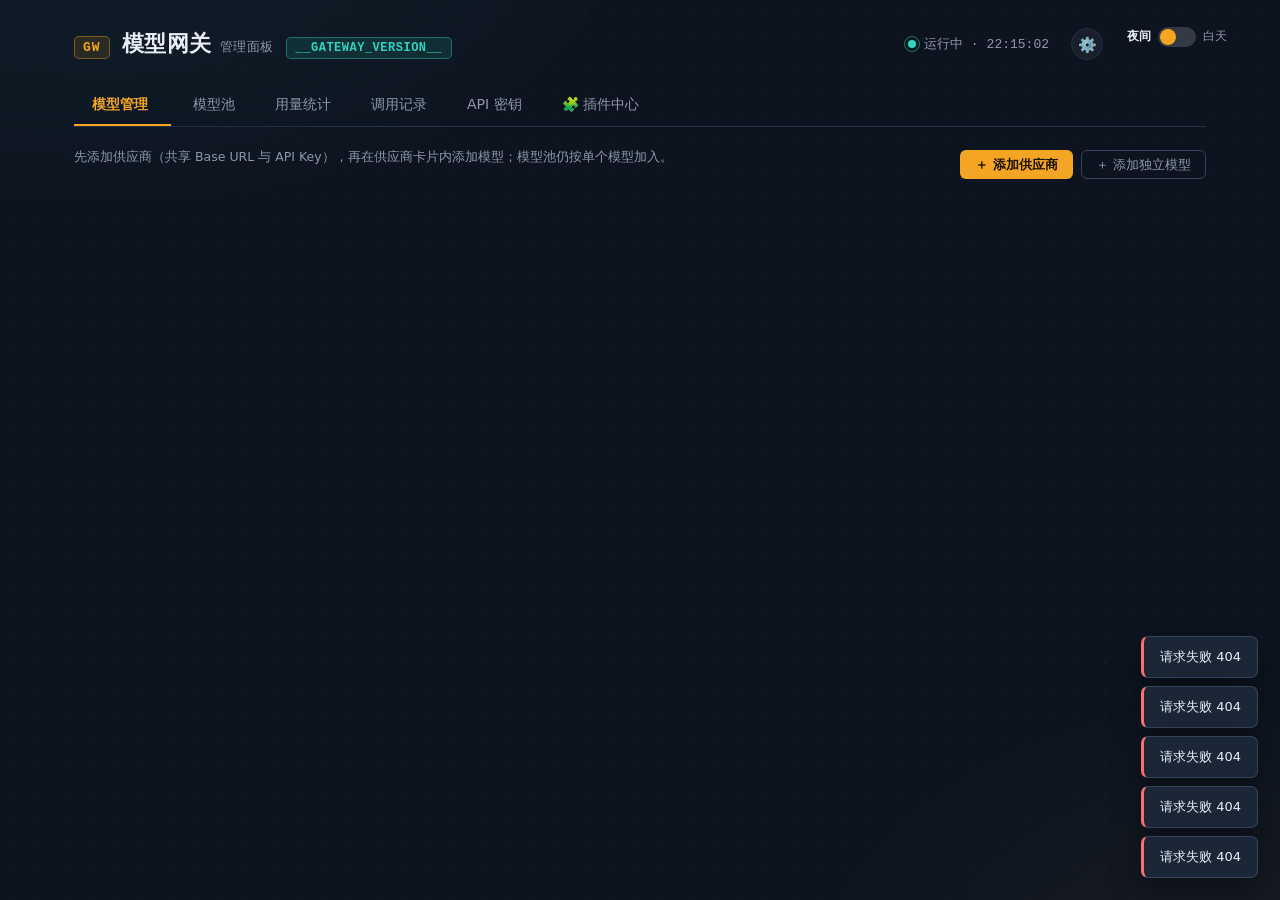
==== commit f6f43ba0: "v2.17.22: 动效线——motion-design skill 清单落地（依据 LottieFiles motion-design v1.0.0 MIT；§9 红线经用户裁决只管 hmg-adm" ====
--- a/static/index.html
+++ b/static/index.html
@@ -153,7 +153,12 @@
 .theme-switch .ts-opt { font-size:12px; color:var(--muted); }
 .theme-switch .ts-opt.ts-on { color:var(--text); font-weight:600; }
 .theme-switch .ts-track { width:38px; height:20px; border-radius:10px; background:rgba(255,255,255,.16); position:relative; display:inline-block; }
-.theme-switch .ts-thumb { position:absolute; left:2px; top:2px; width:16px; height:16px; border-radius:50%; background:var(--amber); transition:left .2s; }
+/* v2.17.22 动效线 H2-a 复核：评审建议把 transition:left 改 translateX + :checked，
+   但本文件的 ts-thumb **没有任何状态机制**——它是 <span class="ts-track" onclick="location.href='/hfadmin/'">里的
+   纯装饰子元素，全仓仅 left:2px 一条规则，从未被移动过。那条 transition 是死代码而非
+   「用布局属性做过渡」，照建议加 :checked 等于凭空造一个不存在的开关。
+   此处只删掉误导性的死声明；真要让滑块动，须先有勾选状态，那是功能不是动效。 */
+.theme-switch .ts-thumb { position:absolute; left:2px; top:2px; width:16px; height:16px; border-radius:50%; background:var(--amber); }
 .b-free { background: var(--teal-dim); color: var(--teal); border: 1px solid rgba(45,212,191,.3); }
 .b-paid { background: var(--red-dim); color: var(--red); border: 1px solid rgba(248,113,113,.3); }
 .b-vision { background: rgba(56,189,248,.12); color: #38bdf8; border: 1px solid rgba(56,189,248,.3); }
@@ -189,7 +194,10 @@
 /* ── 按钮 ── */
 .btn {
   padding: 7px 14px; border-radius: 6px; border: 1px solid transparent; cursor: pointer;
-  font-size: 13px; font-family: var(--sans); transition: all .16s ease; line-height: 1;
+  /* v2.17.22 动效线 H3：展开 all 为实际变化集——btn-amber:hover 动 background+box-shadow、
+     btn-ghost:hover 动 color+border-color、btn-red:hover 动 background、:active 动 transform */
+  font-size: 13px; font-family: var(--sans); line-height: 1;
+  transition: background-color .16s ease, color .16s ease, border-color .16s ease, box-shadow .16s ease, transform .16s ease;
 }
 .btn:active { transform: scale(.96); }
 .btn-amber { background: var(--amber); color: #1a1206; font-weight: 600; }
@@ -214,7 +222,8 @@
 .arrows button {
   width: 26px; height: 26px; border-radius: 5px; border: 1px solid var(--line-hi);
   background: var(--panel); color: var(--muted); cursor: pointer; font-size: 13px;
-  transition: all .14s;
+  /* v2.17.22 动效线 H3：hover 只动 color / border-color / background 三项 */
+  transition: color .14s, border-color .14s, background-color .14s;
 }
 .arrows button:hover { color: var(--amber); border-color: var(--amber); background: var(--amber-dim); }
 
@@ -230,7 +239,8 @@
   width: 18px; height: 18px; border-radius: 50%; border: 1px solid var(--line-hi);
   color: var(--muted); font-size: 11px; font-family: var(--mono); font-style: italic;
   display: inline-flex; align-items: center; justify-content: center; cursor: help;
-  transition: all .15s;
+  /* v2.17.22 动效线 H3：hover 只动 color / border-color / background 三项 */
+  transition: color .15s, border-color .15s, background-color .15s;
 }
 .info-wrap:hover .info-dot { color: var(--amber); border-color: var(--amber); background: var(--amber-dim); }
 .info-tip {
@@ -250,7 +260,8 @@
 .lat-mid { background: var(--amber-dim); color: var(--amber); }
 .lat-slow { background: var(--red-dim); color: var(--red); }
 
-.remove-x { background: none; border: none; color: var(--muted); cursor: pointer; font-size: 14px; padding: 2px 6px; border-radius: 4px; transition: all .14s; }
+/* v2.17.22 动效线 H3：hover 只动 color / background 两项 */
+.remove-x { background: none; border: none; color: var(--muted); cursor: pointer; font-size: 14px; padding: 2px 6px; border-radius: 4px; transition: color .14s, background-color .14s; }
 .remove-x:hover { color: var(--red); background: var(--red-dim); }
 .add-model-row { display: flex; gap: 8px; margin-top: 10px; }
 .add-model-row select { flex: 1; padding: 7px 10px; border-radius: 6px; border: 1px solid var(--line-hi); background: var(--bg); color: var(--text); font-size: 12.5px; font-family: var(--mono); }
@@ -331,8 +342,11 @@
 .stat-fill { z-index: 2; }
 .stat-limit-note { font-size: 10.5px; color: var(--muted); font-family: var(--mono); opacity: .85; }
 .stat-bar { height: 9px; background: var(--panel-2); border-radius: 5px; overflow: hidden; position: relative; }
-.stat-fill { height: 100%; width: 0; border-radius: 5px; background: linear-gradient(90deg, var(--teal), #5eead4); transition: width .8s cubic-bezier(.22,1,.36,1); position: relative; animation: fillIn .8s cubic-bezier(.22,1,.36,1) backwards; transform-origin: left; }
-@keyframes fillIn { from { transform: scaleX(0); } }
+/* v2.17.22 动效线 C2（motion-design skill 性能表：width=Poor 触发布局，但此处 width 是唯一进度通道，
+   要删的是并行的第二条路径）：原写法同时挂 `transition: width` 与 `animation: fillIn`(scaleX)，
+   可见宽度 = width(t) × scaleX(t)，两条 ease-out 叠乘后前段快得不是设计出来的曲线。
+   只留 width 一条——JS 侧本来就是双 rAF 后设 f.style.width 触发过渡，不依赖 fillIn，视觉无损。 */
+.stat-fill { height: 100%; width: 0; border-radius: 5px; background: linear-gradient(90deg, var(--teal), #5eead4); transition: width .8s cubic-bezier(.22,1,.36,1); position: relative; }
 .stat-fill::after { content: ''; position: absolute; inset: 0; background: linear-gradient(90deg, transparent, rgba(255,255,255,.25), transparent); transform: translateX(-100%); animation: sheen 2.6s ease-in-out infinite; }
 @keyframes sheen { 0%{transform:translateX(-100%)} 60%,100%{transform:translateX(100%)} }
 .stat-card.warn .stat-fill { background: linear-gradient(90deg, var(--amber), #fcd34d); }
@@ -378,6 +392,13 @@
 .overlay { display: none; position: fixed; inset: 0; background: rgba(5,9,16,.7); z-index: 100; justify-content: center; align-items: flex-start; padding-top: 6vh; }
 .overlay.show { display: flex; animation: fade .18s ease; }
 @keyframes fade { from { opacity: 0; } }
+/* v2.17.22 动效线 M2：退场 150ms（入场 220ms 的 68%，skill 要求 65-75%），ease-in 加速离场。
+   选择器用 .overlay.show.closing（0,3,0）压过 .overlay.show（0,2,0）——退场期间两个类同时在身，
+   与声明顺序无关。 */
+.overlay.show.closing { animation: fadeOut .15s ease-in forwards; }
+.overlay.show.closing .modal { animation: popOut .15s ease-in forwards; }
+@keyframes fadeOut { to { opacity: 0; } }
+@keyframes popOut { to { opacity: 0; transform: translateY(10px) scale(.98); } }
 .modal {
   background: var(--panel); border: 1px solid var(--line-hi); border-radius: 10px;
   padding: 26px; width: 800px; max-width: calc(100vw - 32px); max-height: 84vh; overflow-y: auto;
@@ -567,6 +588,17 @@
   .pc-desc{-webkit-line-clamp:99}
   .overlay .modal{width:calc(100vw - 16px)!important;max-width:none!important;max-height:88vh;overflow:auto}
   .pc-row{flex-wrap:wrap}
+}
+/* ── v2.17.22 动效线 C1（motion-design skill 无障碍 HIGH）──
+   本文件此前零 prefers-reduced-motion 兜底，而 hfadmin.html:713 与 hmg.css 早已有——
+   历史遗留不同步，不是没意识到。两处 infinite 循环（ping 1.8s 状态点扩散 / sheen 2.6s 扫光）
+   对前庭功能障碍用户是持续刺激。照抄 hfadmin 的写法，另加两条收尾：装饰扫光在
+   duration=.01ms 下会闪一帧后停在 translateX(-100%) 初始位，不如直接 animation:none 干净；
+   进度条 width 过渡直接归 0（与 hmg.css:841 的 .bar > i 同款处理）。 */
+@media (prefers-reduced-motion: reduce) {
+  *, *::before, *::after { animation-duration: 0.01ms !important; transition-duration: 0.01ms !important; }
+  .dot::after, .stat-fill::after { animation: none !important; }
+  .stat-fill { transition: width 0s !important; }
 }
 </style>
 </head>
@@ -2150,7 +2182,7 @@
       </label>`;
     }).join('');
   list.innerHTML = rows || '<div class="hint">暂无其他池</div>';
-  document.getElementById('overlay-fallback-targets').classList.add('show');
+  openModal('overlay-fallback-targets');
 }
 async function saveFallbackTargets() {
   const checked = [...document.querySelectorAll('#fallback-target-list input[type=checkbox]:checked')].map(el => el.value);
@@ -3206,7 +3238,7 @@
   ['cal-yesterday', 'cal-grant', 'cal-usage'].forEach(id => { const el = document.getElementById(id); if (el) el.value = ''; });
   document.getElementById('gift-cal-status').textContent = '正在读取当前值…';
   fillGiftCalibrate();
-  document.getElementById('overlay-giftcal').classList.add('show');
+  openModal('overlay-giftcal');
 }
 async function fillGiftCalibrate() {
   const d = await api('/stats');
@@ -3245,7 +3277,7 @@
   renderReasoningStrip(null);
   populateProviderSelect('').then(() => { onBillingChange(); onProviderSelect(); });
   onIsFreeChange(); onModalityChange(); onSmartToggle();   // onIsFreeChange 内部已调 onTokenTypeChange
-  document.getElementById('overlay').classList.add('show');
+  openModal('overlay');
 }
 
 async function showAddUnder(pid) {
@@ -3259,7 +3291,7 @@
   await populateProviderSelect(pid);
   document.getElementById('f-model-id').placeholder = '例如: glm-4.7-flash（供应商将自动前缀）';
   onBillingChange(); onProviderSelect(); onIsFreeChange(); onModalityChange(); onSmartToggle();
-  document.getElementById('overlay').classList.add('show');
+  openModal('overlay');
 }
 
 async function populateProviderSelect(selected) {
@@ -3342,7 +3374,7 @@
   document.getElementById('prov-id').disabled = false;
   const _pqs = document.getElementById('pqq-section'); if (_pqs) _pqs.style.display = 'none';  // 新增态不可绑余量（v2.22.6）
   provJoinGroupRender();
-  document.getElementById('prov-overlay').classList.add('show');
+  openModal('prov-overlay');
 }
 
 // 代理输入框状态联动：有值才启用测试按钮
@@ -3397,10 +3429,10 @@
   if (_pbt2) { _pbt2.textContent = ''; _pbt2.className = 'th-hint'; }
   document.getElementById('prov-id').disabled = true;
   pqFillEditSection(id);  // 🔋 余量监控区回填（v2.22.6，异步不阻塞弹窗打开）
-  document.getElementById('prov-overlay').classList.add('show');
-}
-
-function closeProvModal() { document.getElementById('prov-overlay').classList.remove('show'); }
+  openModal('prov-overlay');
+}
+
+function closeProvModal() { closeModalEl(document.getElementById('prov-overlay')); }
 
 /* #56 添加供应商时可选加入分组：仅分组收纳启用时显示下拉（不加入/现有分组/新建） */
 function provJoinGroupRender() {
@@ -3543,10 +3575,32 @@
   onModalityChange();
   reasoningTouched = false;
   renderReasoningStrip(id);
-  document.getElementById('overlay').classList.add('show');
-}
-
-function closeModal(id) { document.getElementById(id || 'overlay').classList.remove('show'); }
+  openModal('overlay');
+}
+
+/* v2.17.22 动效线 M2：弹窗补退场动画。
+   原来 .overlay 靠 display:none/flex 切换，**退场动画为 0**；motion-design 要求「入场比退场长
+   30-50%」，且 skill 时长表给 Modal/dialog 300-400ms（现入场 220ms 偏快——弹窗是空间关系变化，
+   需要更长时间让用户看清它从哪来）。
+   做法：保留 display 切换（若改成 visibility，.modal 的 pop 入场动画每次打开就不再重放），
+   关闭时先加 .closing 播 150ms 退场，到位再摘 .show。150ms = 入场 220ms 的 68%，
+   落在 skill「退场 = 入场的 65-75%」区间内；退场用 ease-in（skill 方向性规则：入场减速/退场加速）。
+   开/关收敛为 openModal/closeModalEl 一对，_closeTimer 防止「关完 150ms 内又打开」被旧定时器误关。 */
+function openModal(id) {
+  var el = document.getElementById(id); if (!el) return;
+  if (el._closeTimer) { clearTimeout(el._closeTimer); el._closeTimer = null; }
+  el.classList.remove('closing');
+  el.classList.add('show');
+}
+function closeModalEl(el) {
+  if (!el) return;
+  if (el._closeTimer) clearTimeout(el._closeTimer);
+  el.classList.add('closing');
+  el._closeTimer = setTimeout(function () {
+    el.classList.remove('show'); el.classList.remove('closing'); el._closeTimer = null;
+  }, 150);
+}
+function closeModal(id) { closeModalEl(document.getElementById(id || 'overlay')); }
 
 async function submitModel(e) {
   e.preventDefault();
@@ -3843,7 +3897,7 @@
   await loadKeyPools();
   renderPoolCheckboxes([]);
   onKeyTypeChange();
-  document.getElementById('overlay-key').classList.add('show');
+  openModal('overlay-key');
 }
 async function showEditKey(id) {
   const data = await api('/admin/keys');
@@ -3864,7 +3918,7 @@
   await loadKeyPools();
   renderPoolCheckboxes(k.type === 'admin' ? [] : (k.allowed_pools || []));
   onKeyTypeChange();
-  document.getElementById('overlay-key').classList.add('show');
+  openModal('overlay-key');
   loadKeyOwnPool();
 }
 function onKeyTypeChange() {
@@ -3873,7 +3927,7 @@
   const isEdit = editingKeyId !== null;
   document.getElementById('k-own-pool-fields').classList.toggle('hidden', !(isEdit && isUser));
 }
-function closeKeyModal() { document.getElementById('overlay-key').classList.remove('show'); }
+function closeKeyModal() { closeModalEl(document.getElementById('overlay-key')); }
 async function loadKeyOwnPool() {
   const st = document.getElementById('k-own-pool-status');
   st.innerHTML = '加载中...';
@@ -3986,10 +4040,10 @@
   usageKeyId = id;
   usageDate = null;
   document.getElementById('usage-key-title').textContent = (id === 0 ? '管理员（服务器密钥）' : 'API Key #' + id) + ' · 用量历史（' + (USAGE_RANGES[usageRange] || USAGE_RANGES['24h']).title + '）';
-  document.getElementById('overlay-usage').classList.add('show');
+  openModal('overlay-usage');
   loadKeyUsage();
 }
-function closeKeyUsage() { document.getElementById('overlay-usage').classList.remove('show'); }
+function closeKeyUsage() { closeModalEl(document.getElementById('overlay-usage')); }
 /* #50 统计页「🪴 节省统计」入口显隐：headroom 插件停用（GET /admin/headroom enabled=false）时隐藏。
    一次请求缓存结果，不重复请求；接口异常保持显示（防 API 故障误藏功能）；保存设置后强制刷新 */
 let __hrStatsOn = null;   // null=未探测（默认显示）
@@ -4044,7 +4098,7 @@
         '<td style="padding:4px 6px;text-align:right" class="mono">' + (r.latency_ms || 0).toFixed(0) + 'ms</td></tr>';
     }).join('') +
     '</tbody></table></div>' : '';
-  document.getElementById('overlay-hrstats').classList.add('show');
+  openModal('overlay-hrstats');
 }
 /* Headroom 门控：总开关关闭时模型编辑里的勾选框置灰不可勾（服务端每请求仍按总开关判定，双保险） */
 let hrMasterEnabled = false;
@@ -4289,7 +4343,7 @@
   (d.plugins || []).forEach(p => { PC_STATE[p.id] = !!p.enabled; });
   pcApplyState();
 }
-function pcOpen(id) { document.getElementById(id).classList.add('show'); }
+function pcOpen(id) { openModal(id); }
 async function loadPluginCenter() {
   const d = await api('/admin/plugins');
   if (!d) return;
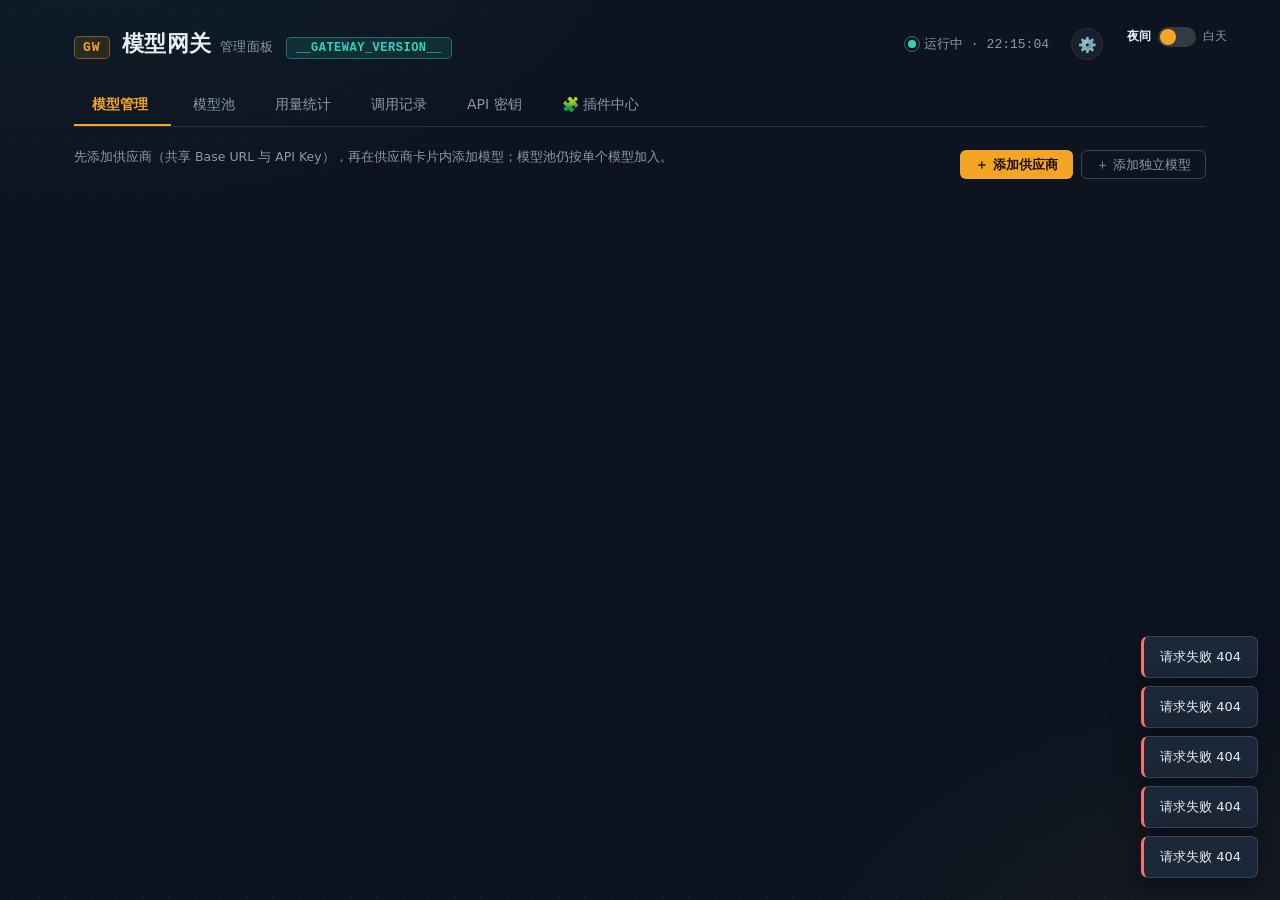
==== commit 567d0d12: "v2.17.24: 分组头移除删除钮，删除统一收敛到分组管理（反馈：首页分组不要出现删除按钮，要删除只能去分组管理中删除，防止误删）。①问题：分组头的 ✕ 与组名、成员计数挤在同一行，点错一下整组归组" ====
--- a/static/index.html
+++ b/static/index.html
@@ -1800,7 +1800,7 @@
         <span class="grp-caret">▼</span>
         <span class="grp-name" ondblclick="event.stopPropagation();grpRename('${kind}','${esc(g.id)}')" title="双击重命名">📂 ${esc(g.name)}</span>
         <span class="grp-count">${(g.members || []).length}</span>
-        <button class="grp-x" title="删除分组（成员回到未分组）" onclick="event.stopPropagation();grpDelGroup('${kind}','${esc(g.id)}')">✕</button>
+        <!-- v2.17.24：分组头不再直出删除钮（防误删），删除统一收敛到「分组」设置弹窗的分组管理 -->
       </div>
       <div class="grp-body">${members || '<div class="grp-empty">把卡片拖进来，或点卡片上的 📂 归组</div>'}</div>
     </div>`;
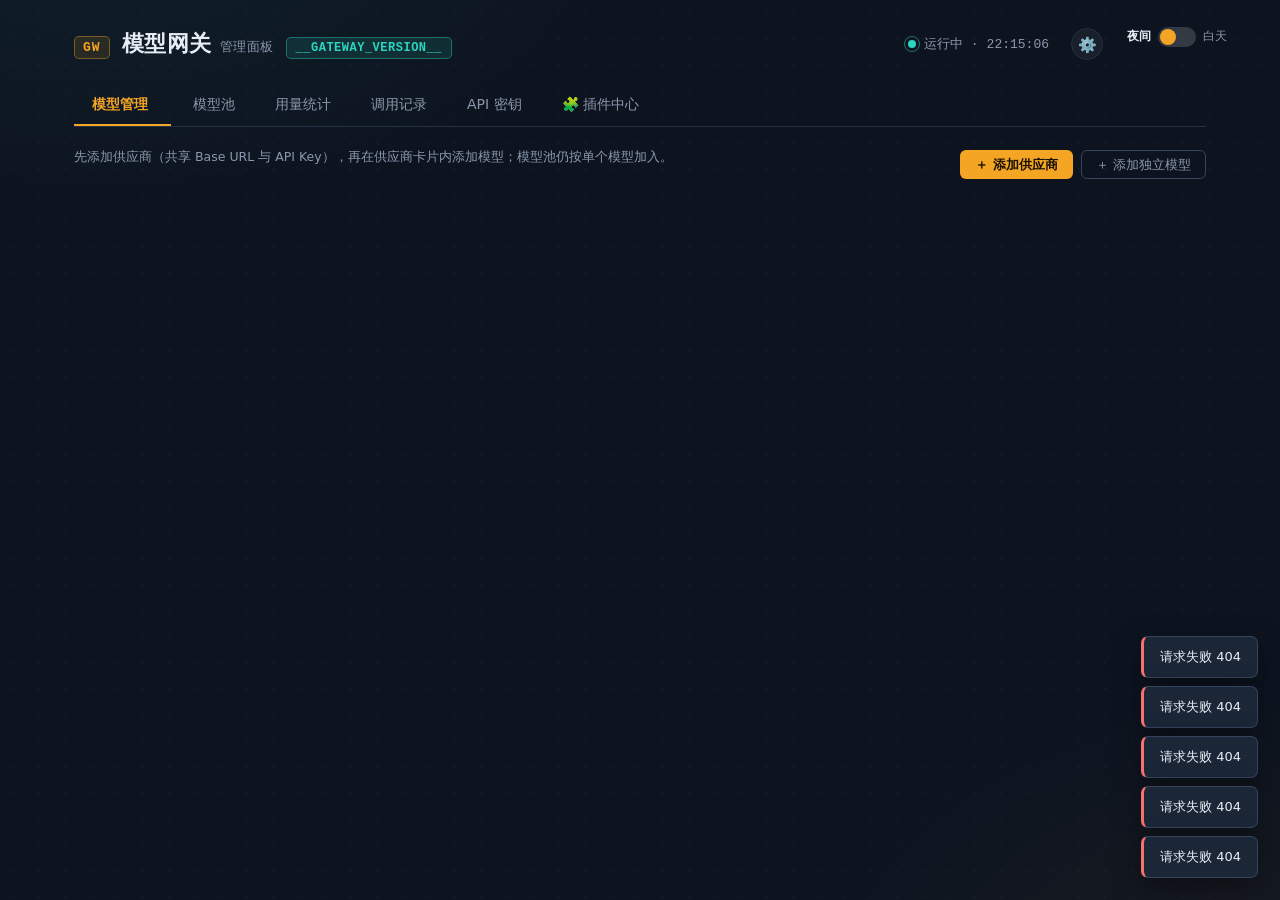
==== commit dba94169: "v2.17.25: 分组数据防误删（2026-10-17 生产事故修复） 【问题】生产网关的分组收纳数据被整片抹掉：config.json 的 ui_groups 里 16 个成员清零、 poolGr" ====
--- a/static/index.html
+++ b/static/index.html
@@ -1753,7 +1753,20 @@
 /* ═══════════ 分组收纳（#38）+ 用量分组查看（#39）═══════════ */
 const GRP_KEY = 'gw_groups';
 function grpData() { try { return JSON.parse(localStorage.getItem(GRP_KEY)) || {}; } catch (e) { return {}; } }
-function grpSave(d) { localStorage.setItem(GRP_KEY, JSON.stringify(d)); api('/admin/ui_groups', { method: 'PUT', body: JSON.stringify(d) }); }   // #54 每次保存镜像服务端（全端共享）
+/* v2.17.25：只把「本次改动的维度」上云，且删除类动作必须显式 force。
+   旧实现把浏览器 localStorage 的**全量对象**整份 PUT 上去，服务端又是整对象覆盖
+   ——客户端少带一个 key，服务端那一个维度就整个消失（2026-10-17 生产事故）。
+   现在：① 按 kind 增量（body 缺 key ≠ 删除，服务端按 kind 合并）；
+        ② force 只在「用户明确删除」时带（取消归组 / 删分组 / 拖拽移出），
+           服务端据此才放行「成员数减少」，其余一律 400 拒绝。 */
+function grpSave(d, kinds, force) {
+  localStorage.setItem(GRP_KEY, JSON.stringify(d));
+  const ks = Array.isArray(kinds) ? kinds : (kinds ? [kinds] : []);
+  if (!ks.length) return;                       // 没指定维度 → 只写本地，不上云
+  const body = {};
+  ks.forEach(k => { body[k] = d[k]; });
+  api('/admin/ui_groups' + (force ? '?force=1' : ''), { method: 'PUT', body: JSON.stringify(body) });
+}
 /* #54 分组跨端同步：分组数据上移服务端（config.ui_groups），localStorage 仅作缓存与迁移来源。
    启动规则：服务端有数据 → 服务端为准写回本地；服务端空 + 本地有 → 本地静默上传（一次性迁移）。
    此后每次 grpSave 均镜像写服务端，任何设备的改动全端共享。同步失败不阻塞面板（回退本地）。 */
@@ -1765,13 +1778,19 @@
     const has = o => Object.keys(o).some(k => k !== 'settings' && Array.isArray(o[k]) && o[k].length)
       || (o.settings && (o.settings.models || o.settings.pools));
     if (has(sv)) localStorage.setItem(GRP_KEY, JSON.stringify(sv));
-    else if (has(grpData())) api('/admin/ui_groups', { method: 'PUT', body: JSON.stringify(grpData()) });
+    else if (has(grpData())) {
+      // 服务端空 + 本地有 → 本地静默上移（一次性迁移）。只带本地有的维度，
+      // 服务端已有的维度一律保留（v2.17.25：body 缺 key ≠ 删除）。
+      const loc = grpData(); const body = {};
+      ['poolGroups', 'providerGroups', 'settings'].forEach(k => { if (loc[k] !== undefined) body[k] = loc[k]; });
+      if (Object.keys(body).length) api('/admin/ui_groups', { method: 'PUT', body: JSON.stringify(body) });
+    }
   } catch (e) { /* 分组同步失败不阻塞 */ }
 }
 function grpSettings() { return Object.assign({ models: false, pools: false }, grpData().settings || {}); }
 function grpList(kind) {
   const d = grpData();
-  if (!Array.isArray(d[kind])) { d[kind] = []; grpSave(d); }
+  if (!Array.isArray(d[kind])) d[kind] = [];   // v2.17.25：只补内存副本，不再顺手写服务端
   return d[kind];
 }
 function jsq(s) { return esc(String(s)).replace(/'/g, "\\'"); }  // onclick 参数安全化：HTML 转义 + 引号转义
@@ -1781,14 +1800,11 @@
   const d = grpData();
   if (!Array.isArray(d[kind])) d[kind] = [];
   const groups = d[kind];
-  const ids = new Set(items.map(i => i.id));
-  let dirty = false;
-  groups.forEach(g => {
-    if (!Array.isArray(g.members)) { g.members = []; dirty = true; }
-    const kept = g.members.filter(m => ids.has(m));   // 清理已删除的供应商/池
-    if (kept.length !== g.members.length) { g.members = kept; dirty = true; }
-  });
-  if (dirty) grpSave(d);
+  // v2.17.25：渲染**不再裁剪成员表，也不再写服务端**。
+  // 旧实现在这里按「当前页面渲染出来的卡片」裁剪 members 并落盘——而模型池页的卡片
+  // 是按「普通池/专属池」模式过滤后的子集，于是「打开一次模型池页」就会把另一模式
+  // 的成员当成已删除抹掉（2026-10-17 生产事故的真凶之一）。成员表的增删只允许由
+  // 明确的用户动作（归组/取消归组/删组/拖拽）和后端改名·删除迁移产生。
   const inGroup = new Set();
   groups.forEach(g => (g.members || []).forEach(m => inGroup.add(m)));
   let out = '';
@@ -1827,14 +1843,22 @@
     if (sec.dataset.grp === '__ungrouped__') return;
     byGroup[sec.dataset.grp] = [...sec.querySelectorAll(cardSel)].map(c => c.dataset[attr]);
   });
-  d[kind].forEach(g => { g.members = byGroup[g.id] || []; });
-  grpSave(d);
-}
-
-function grpToggle(kind, gid) {
-  const d = grpData(); const g = (d[kind] || []).find(x => x.id === gid);
+  // v2.17.25：**当前视图没渲染出来的成员一律保留**。
+  // 当前视图可能是过滤后的子集（模型池页按「普通池/专属池」模式过滤），旧实现
+  // `d[kind].forEach(g => { g.members = byGroup[g.id] || []; })` 会把「不在 DOM 里的组」
+  // 和「不在当前视图里的成员」统统当成已删除抹掉——拖一次就掉一片。
+  // 现在的规则：只改「本次视图覆盖到」的那部分，没覆盖到的成员原样保留。
+  const rendered = new Set([...listEl.querySelectorAll(cardSel)].map(c => c.dataset[attr]));
+  d[kind].forEach(g => {
+    if (!(g.id in byGroup)) return;                 // DOM 里没有这个组 → 整组不动
+    const keep = (g.members || []).filter(m => !rendered.has(m));
+    g.members = [...new Set([...keep, ...byGroup[g.id]])];
+  });
+  grpSave(d, kind, true);   // force：拖拽移出成员是用户明确动作，允许成员数减少
+}
+function grpToggle(kind, gid) {  const d = grpData(); const g = (d[kind] || []).find(x => x.id === gid);
   if (!g) return;
-  g.collapsed = !g.collapsed; grpSave(d);
+  g.collapsed = !g.collapsed; grpSave(d, kind);
   const el = document.querySelector(`.grp-section[data-grp="${CSS.escape(gid)}"]`);
   if (el) el.classList.toggle('collapsed', g.collapsed);
 }
@@ -1842,7 +1866,7 @@
   const d = grpData(); const g = (d[kind] || []).find(x => x.id === gid);
   if (!g) return;
   if (!confirm(`删除分组「${g.name}」？其成员将回到未分组（供应商/池本身不受影响）。`)) return;
-  d[kind] = (d[kind] || []).filter(x => x.id !== gid); grpSave(d);
+  d[kind] = (d[kind] || []).filter(x => x.id !== gid); grpSave(d, kind, true);
   loadModels(); loadPools();
 }
 function grpRename(kind, gid) {
@@ -1850,7 +1874,7 @@
   if (!g) return;
   const nn = prompt('新的分组名称：', g.name);
   if (!nn || nn.trim() === g.name || !nn.trim()) return;
-  g.name = nn.trim(); grpSave(d); loadModels(); loadPools();
+  g.name = nn.trim(); grpSave(d, kind); loadModels(); loadPools();
 }
 function grpToggleMember(kind, id, gid, checked) {
   const d = grpData(); if (!Array.isArray(d[kind])) d[kind] = [];
@@ -1858,7 +1882,8 @@
   if (!g) return;
   g.members = g.members || [];
   g.members = checked ? [...new Set([...g.members, id])] : g.members.filter(m => m !== id);
-  grpSave(d); loadModels(); loadPools();
+  grpSave(d, kind, !checked);   // 取消归组 = 明确删除成员 → 允许减少
+  loadModels(); loadPools();
 }
 function grpCreateAssign(kind, id) {
   const inp = document.getElementById('grp-new-name');
@@ -1867,7 +1892,7 @@
   const d = grpData(); if (!Array.isArray(d[kind])) d[kind] = [];
   if (d[kind].some(g => g.name === name)) { toast('同名分组已存在', true); return; }
   d[kind].push({ id: 'g' + Date.now().toString(36), name, collapsed: false, members: [id] });
-  grpSave(d); loadModels(); loadPools();
+  grpSave(d, kind); loadModels(); loadPools();
 }
 function grpAssignMenu(ev, kind, id) {
   ev.stopPropagation(); ev.preventDefault();
@@ -1925,7 +1950,7 @@
 function grpSetToggle(key, val) {
   const d = grpData();
   d.settings = Object.assign({ models: false, pools: false }, d.settings || {});
-  d.settings[key] = val; grpSave(d);
+  d.settings[key] = val; grpSave(d, 'settings');
   loadModels(); loadPools();
 }
 
@@ -1964,7 +1989,7 @@
   const i = gs.findIndex(x => x.id === gid); const j = i + dir;
   if (i < 0 || j < 0 || j >= gs.length) return;
   [gs[i], gs[j]] = [gs[j], gs[i]];
-  grpSave(d); grpMgmtRender(); loadModels(); loadPools();
+  grpSave(d, kind); grpMgmtRender(); loadModels(); loadPools();
 }
 function grpMgmtRename(kind, gid) {
   grpRename(kind, gid);   // 复用主页面重命名（prompt 校验 + 保存 + 重渲两页）
@@ -1976,7 +2001,7 @@
   if (!g) return;
   if (!confirm(`删除分组「${g.name}」？组内 ${(g.members || []).length} 个成员卡片将回到未分组（模型/池本身不受影响）。`)) return;
   d[kind] = gs.filter(x => x.id !== gid);
-  grpSave(d); grpMgmtRender(); loadModels(); loadPools();
+  grpSave(d, kind, true); grpMgmtRender(); loadModels(); loadPools();   // 删组 = 明确删除分组，允许减少
 }
 
 /* #39 用量分组查看：维度（供应商/模型/模型池/用户Key）× 口径（Token/次数）× 时间段（今日/近7天/近30天） */
@@ -3458,7 +3483,7 @@
     if (!Array.isArray(d.providerGroups)) d.providerGroups = [];
     if (d.providerGroups.some(g => g.name === nn.trim())) { toast('同名分组已存在', true); return; }
     d.providerGroups.push({ id: 'g' + Date.now().toString(36), name: nn.trim(), collapsed: false, members: [newId] });
-    grpSave(d); loadModels(); loadPools();
+    grpSave(d, 'providerGroups'); loadModels(); loadPools();
   } else {
     grpToggleMember('providerGroups', newId, gid, true);   // 内部已 grpSave + 重渲
   }
